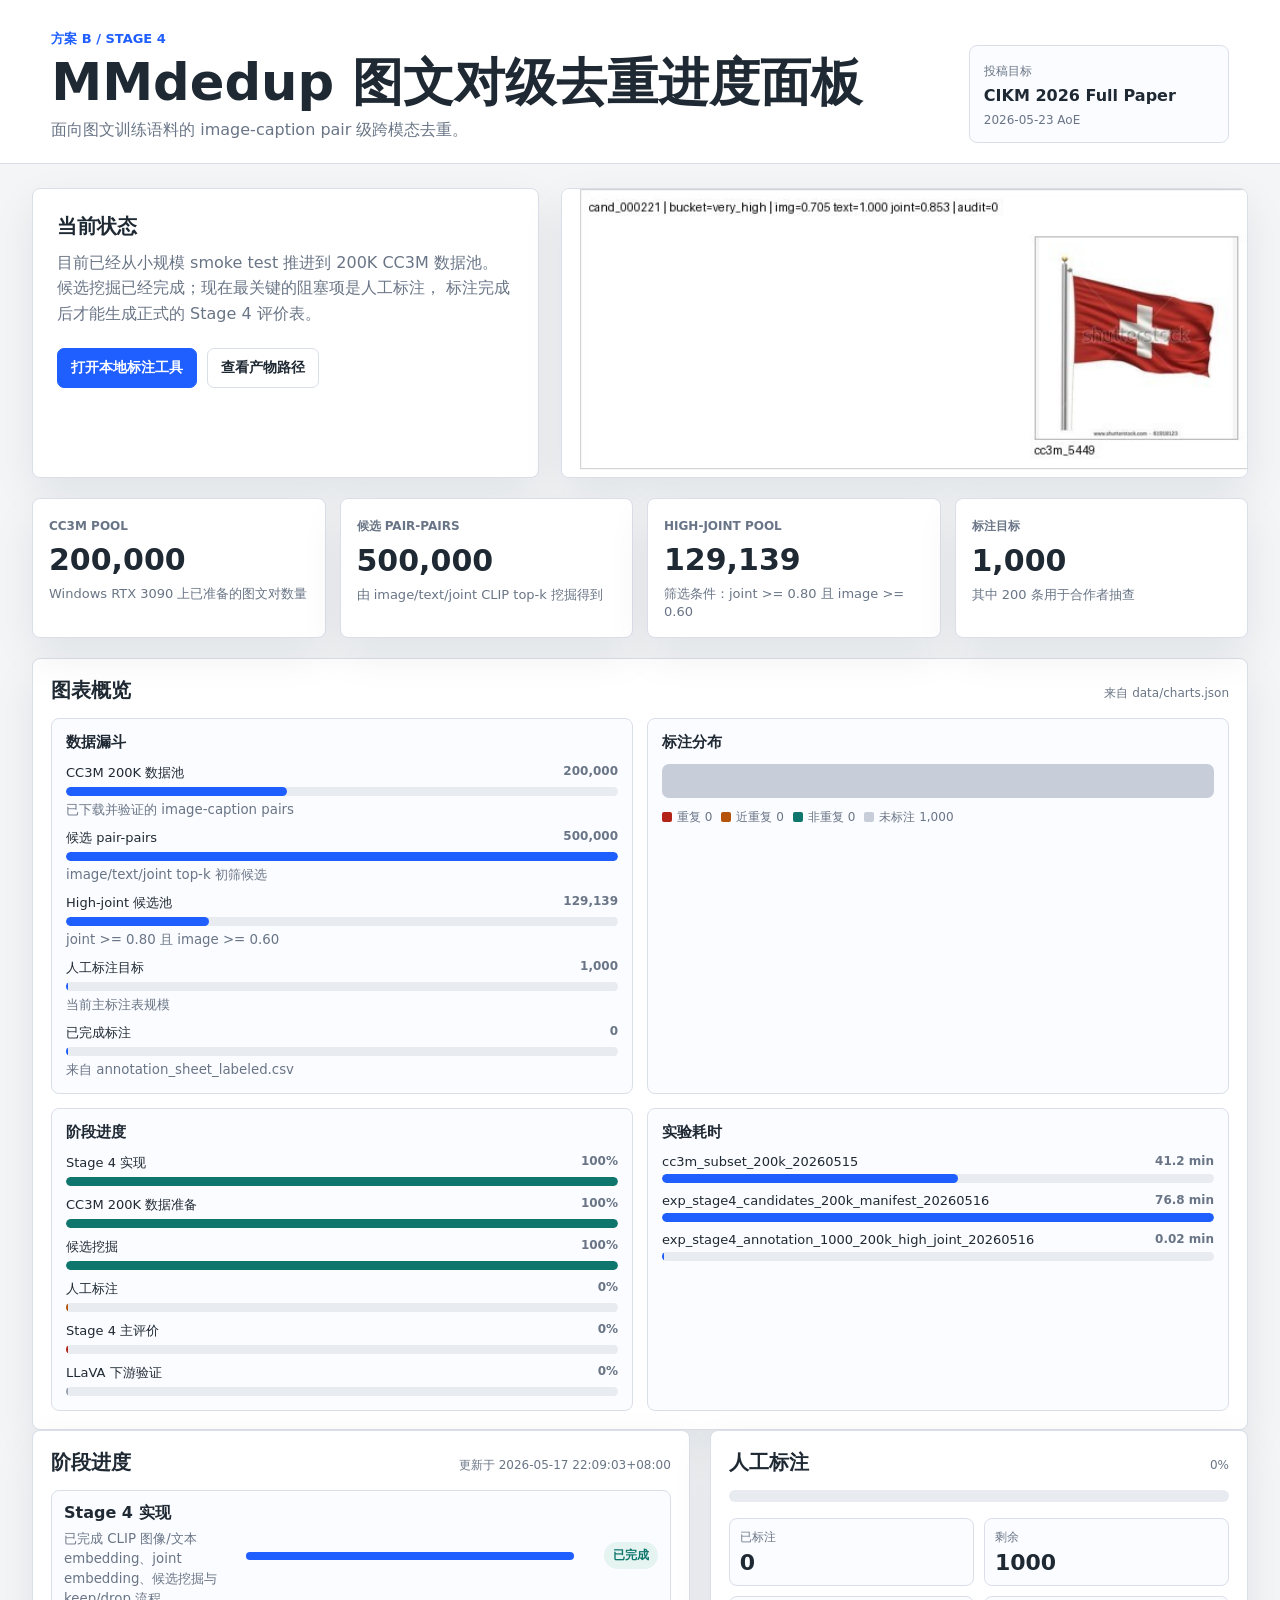
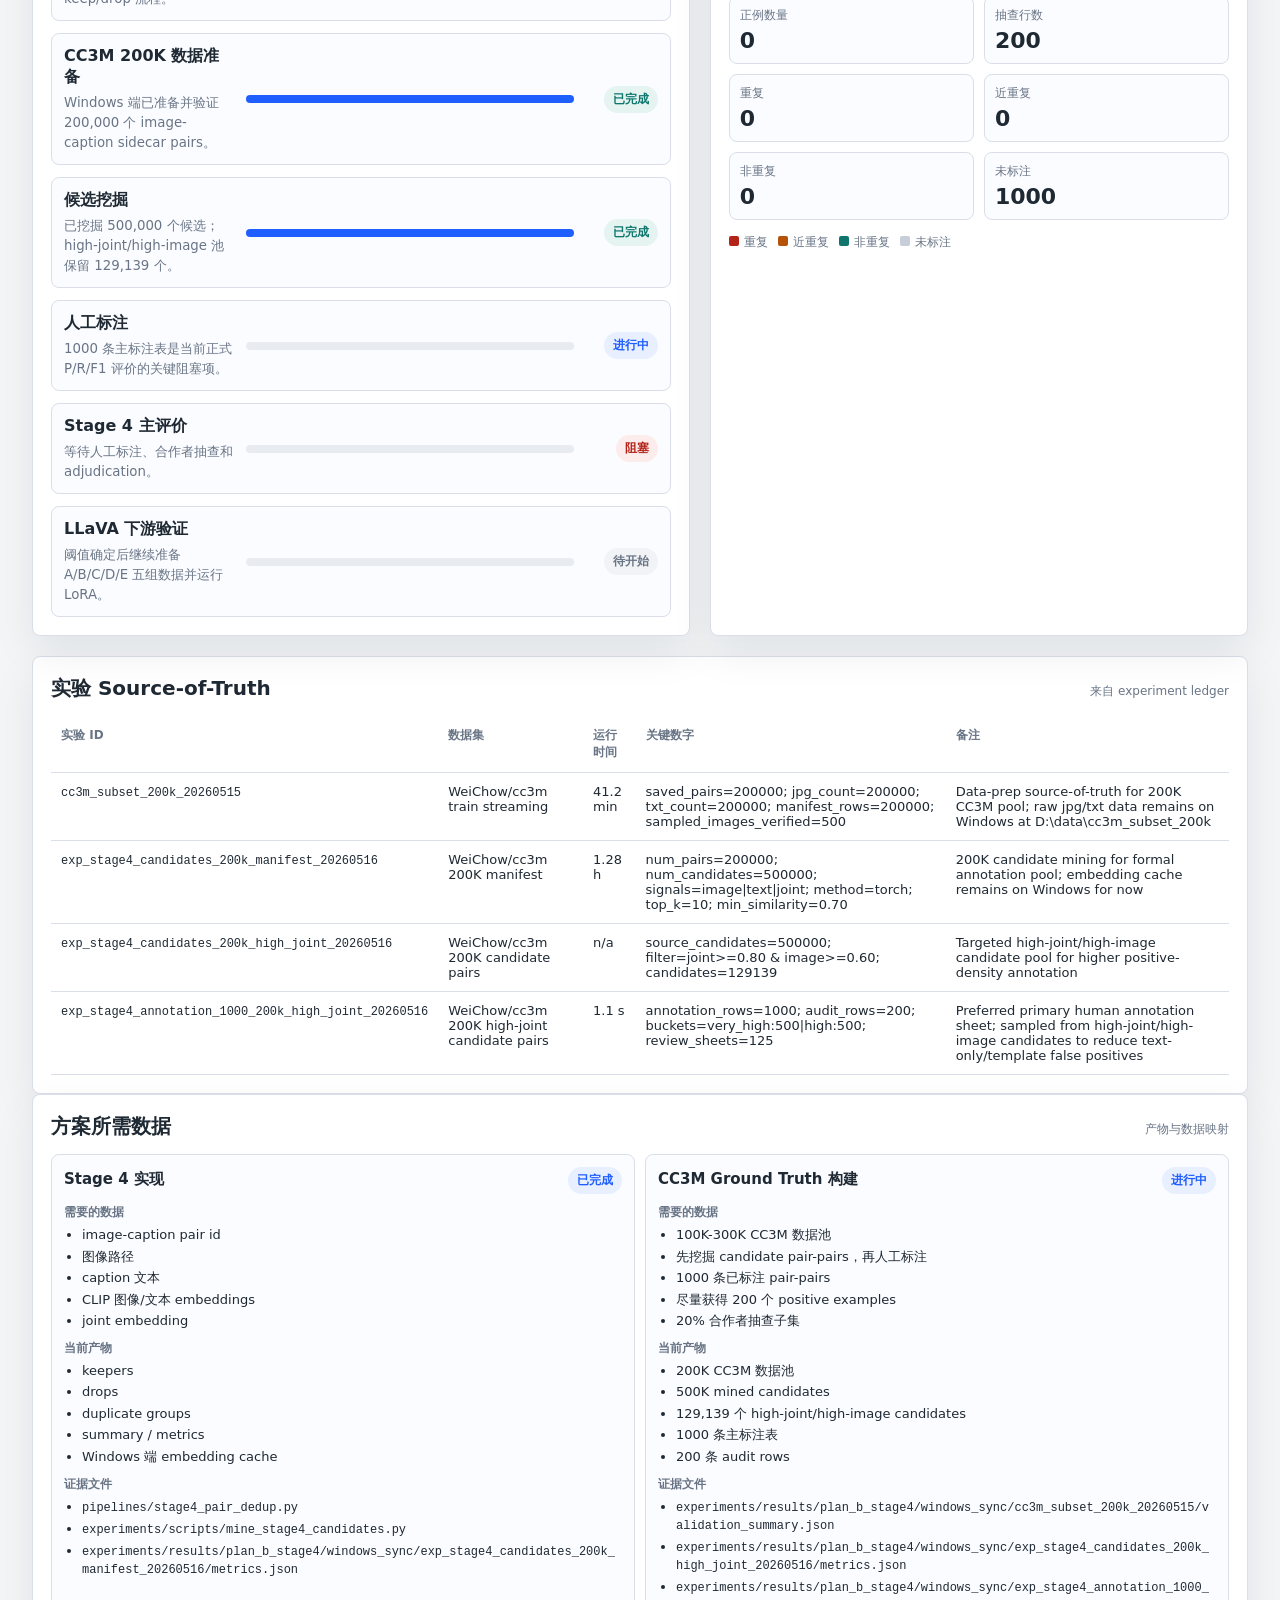
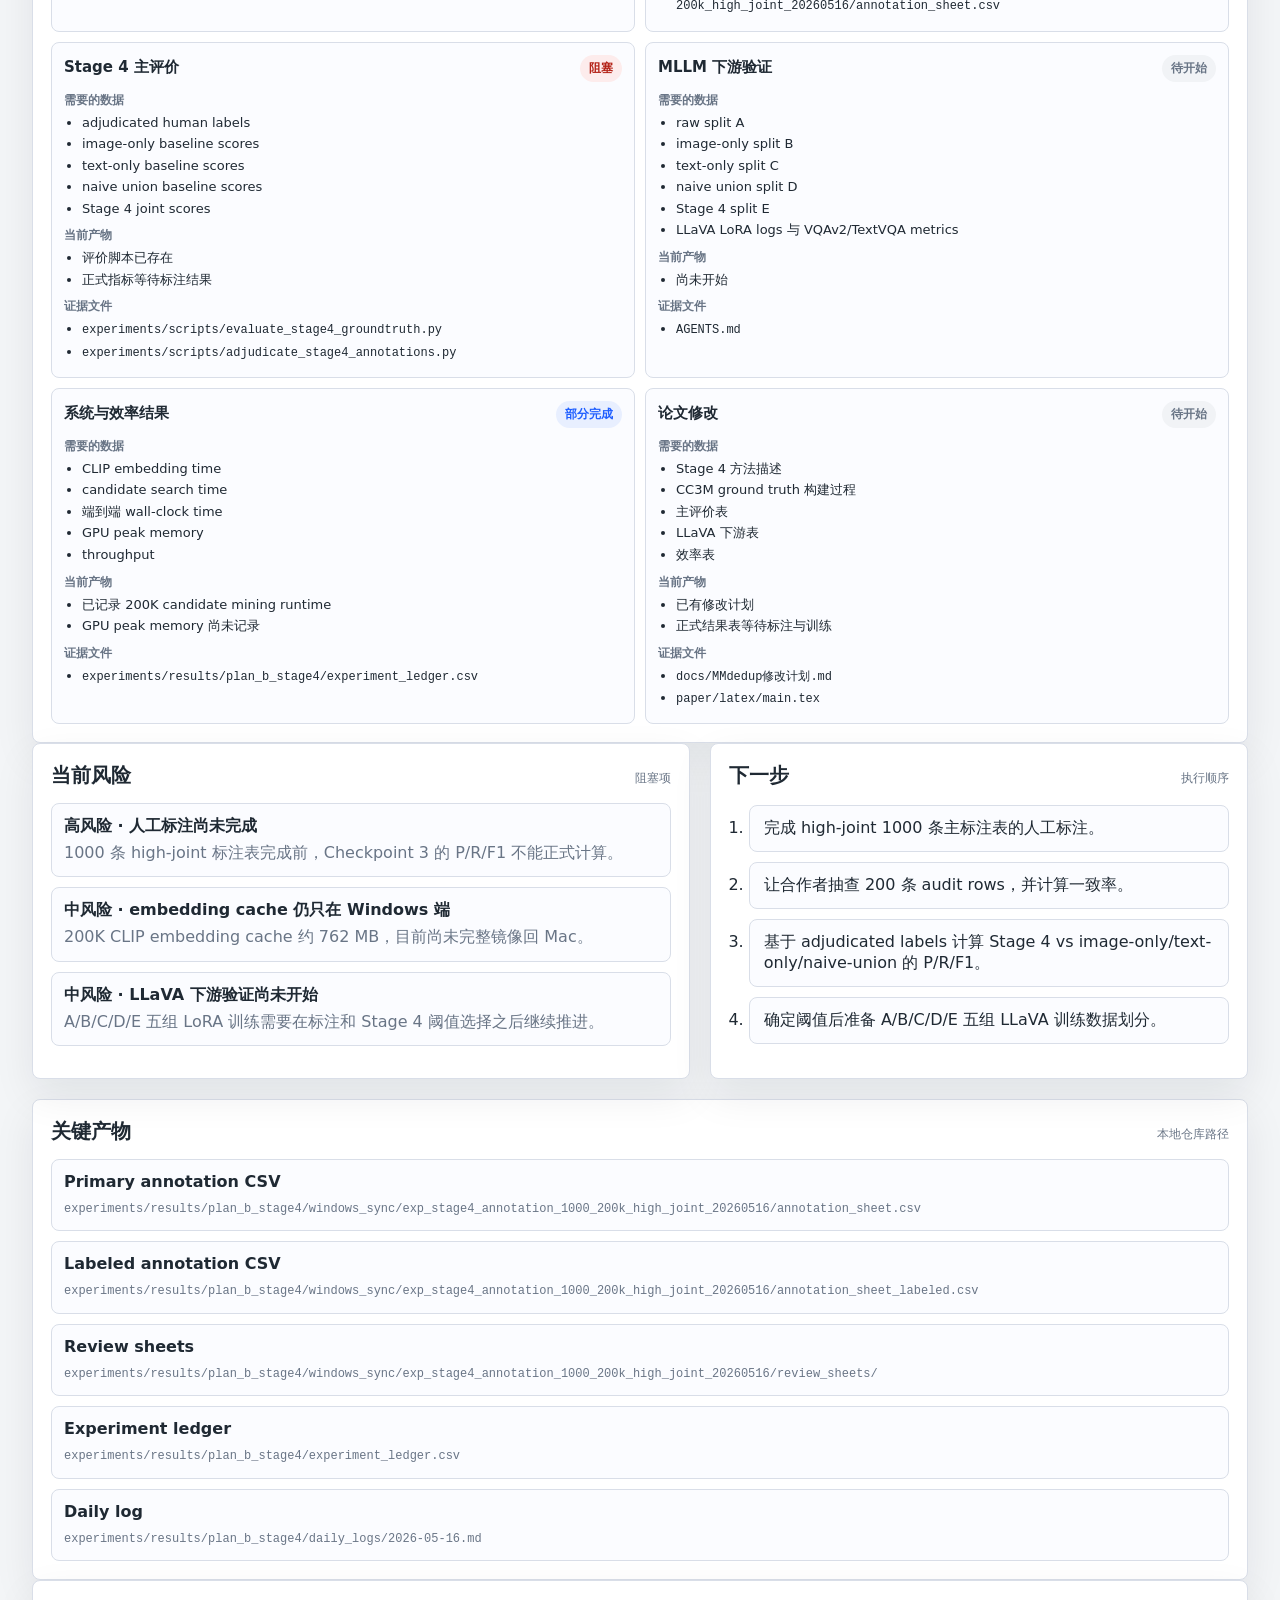
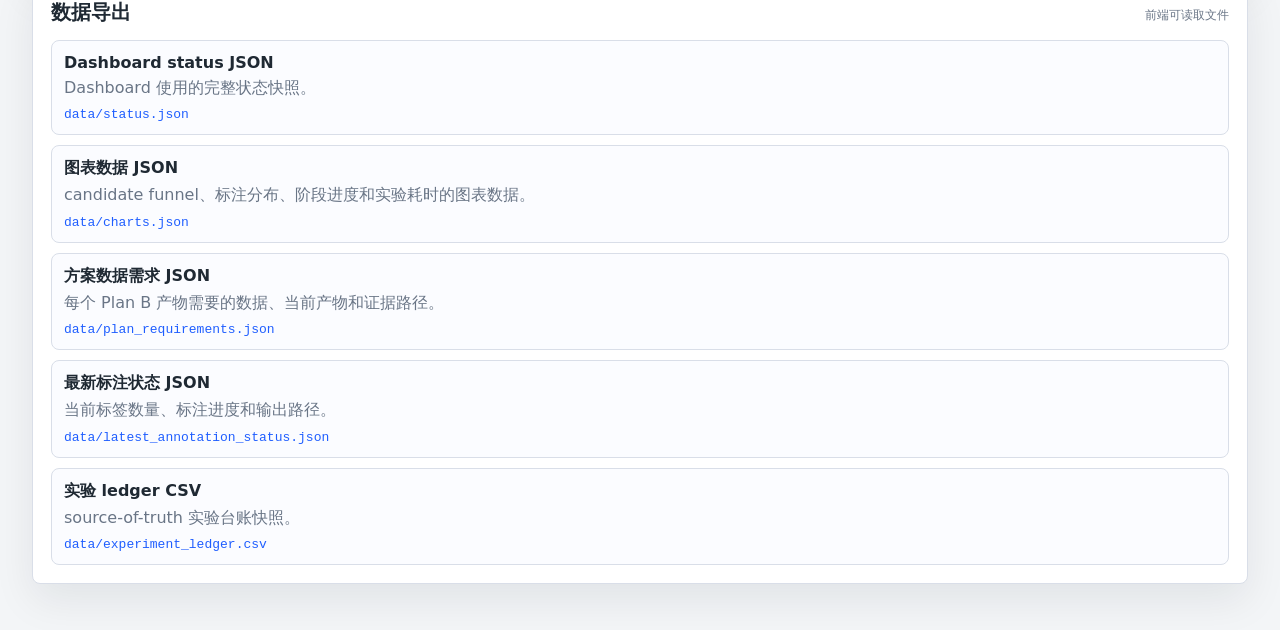
==== docs/stage4_dashboard/index.html @ 2edbf07e "Add Stage 4 dashboard" ====
<!doctype html>
<html lang="zh-CN">
<head>
  <meta charset="utf-8">
  <meta name="viewport" content="width=device-width, initial-scale=1">
  <title>MMdedup Stage 4 进度面板</title>
  <link rel="icon" href="data:image/svg+xml,%3Csvg xmlns='http://www.w3.org/2000/svg' viewBox='0 0 32 32'%3E%3Crect width='32' height='32' rx='7' fill='%231f5eff'/%3E%3Cpath d='M8 18h16M8 12h16M8 24h10' stroke='white' stroke-width='3' stroke-linecap='round'/%3E%3C/svg%3E">
  <link rel="stylesheet" href="styles.css">
</head>
<body>
  <header class="topbar">
    <div>
      <p class="eyebrow">方案 B / Stage 4</p>
      <h1>MMdedup 图文对级去重进度面板</h1>
      <p id="claim" class="claim">正在读取项目状态...</p>
    </div>
    <div class="deadline">
      <span>投稿目标</span>
      <strong id="targetVenue">CIKM 2026 Full Paper</strong>
      <small id="targetDeadline">2026-05-23 AoE</small>
    </div>
  </header>

  <main>
    <section class="hero">
      <div class="hero-copy">
        <h2>当前状态</h2>
        <p>
          目前已经从小规模 smoke test 推进到 200K CC3M 数据池。
          候选挖掘已经完成；现在最关键的阻塞项是人工标注，
          标注完成后才能生成正式的 Stage 4 评价表。
        </p>
        <div class="actions">
          <a href="http://127.0.0.1:8765" class="button primary">打开本地标注工具</a>
          <a href="#artifacts" class="button">查看产物路径</a>
        </div>
      </div>
      <figure>
        <img src="assets/review_sample.jpg" alt="Stage 4 标注样例行，包含两个图文对">
        <figcaption>high-joint 1000 条标注集中的一个样例行。</figcaption>
      </figure>
    </section>

    <section class="cards" id="summaryCards"></section>

    <section class="panel">
      <div class="panel-head">
        <h2>图表概览</h2>
        <span>来自 data/charts.json</span>
      </div>
      <div class="chart-grid">
        <article class="chart-card">
          <h3>数据漏斗</h3>
          <div id="candidateFunnelChart" class="bar-chart"></div>
        </article>
        <article class="chart-card">
          <h3>标注分布</h3>
          <div id="annotationDistributionChart" class="stacked-chart"></div>
          <div id="annotationDistributionLegend" class="chart-legend"></div>
        </article>
        <article class="chart-card">
          <h3>阶段进度</h3>
          <div id="phaseProgressChart" class="bar-chart"></div>
        </article>
        <article class="chart-card">
          <h3>实验耗时</h3>
          <div id="runtimeChart" class="bar-chart compact"></div>
        </article>
      </div>
    </section>

    <section class="grid two">
      <article class="panel">
        <div class="panel-head">
          <h2>阶段进度</h2>
          <span id="updatedAt"></span>
        </div>
        <div id="phaseList" class="phase-list"></div>
      </article>

      <article class="panel">
        <div class="panel-head">
          <h2>人工标注</h2>
          <span id="annotationPercent">0%</span>
        </div>
        <div class="annotation-meter">
          <div id="annotationBar"></div>
        </div>
        <div id="annotationStats" class="annotation-stats"></div>
        <div class="legend">
          <span><b class="dup"></b>重复</span>
          <span><b class="near"></b>近重复</span>
          <span><b class="not"></b>非重复</span>
          <span><b class="empty"></b>未标注</span>
        </div>
      </article>
    </section>

    <section class="panel">
      <div class="panel-head">
        <h2>实验 Source-of-Truth</h2>
        <span>来自 experiment ledger</span>
      </div>
      <div class="table-wrap">
        <table>
          <thead>
            <tr>
              <th>实验 ID</th>
              <th>数据集</th>
              <th>运行时间</th>
              <th>关键数字</th>
              <th>备注</th>
            </tr>
          </thead>
          <tbody id="experimentRows"></tbody>
        </table>
      </div>
    </section>

    <section class="panel">
      <div class="panel-head">
        <h2>方案所需数据</h2>
        <span>产物与数据映射</span>
      </div>
      <div id="requirementsList" class="requirements-list"></div>
    </section>

    <section class="grid two">
      <article class="panel">
        <div class="panel-head">
          <h2>当前风险</h2>
          <span>阻塞项</span>
        </div>
        <div id="riskList" class="list"></div>
      </article>

      <article class="panel">
        <div class="panel-head">
          <h2>下一步</h2>
          <span>执行顺序</span>
        </div>
        <ol id="nextSteps" class="steps"></ol>
      </article>
    </section>

    <section id="artifacts" class="panel">
      <div class="panel-head">
        <h2>关键产物</h2>
        <span>本地仓库路径</span>
      </div>
      <div id="artifactList" class="artifact-list"></div>
    </section>

    <section class="panel">
      <div class="panel-head">
        <h2>数据导出</h2>
        <span>前端可读取文件</span>
      </div>
      <div id="exportList" class="export-list"></div>
    </section>
  </main>

  <script src="app.js"></script>
</body>
</html>
---- docs/stage4_dashboard/styles.css ----
:root {
  color-scheme: light;
  --bg: #f3f5f7;
  --panel: #ffffff;
  --ink: #1f2933;
  --muted: #697586;
  --line: #d9dee8;
  --accent: #1f5eff;
  --accent-soft: #e8efff;
  --green: #0f766e;
  --orange: #b45309;
  --red: #b42318;
  --shadow: 0 16px 42px rgba(15, 23, 42, 0.08);
}

* {
  box-sizing: border-box;
}

body {
  margin: 0;
  font-family: Inter, ui-sans-serif, system-ui, -apple-system, BlinkMacSystemFont, "Segoe UI", sans-serif;
  background: var(--bg);
  color: var(--ink);
  letter-spacing: 0;
}

a {
  color: inherit;
}

.topbar {
  display: grid;
  grid-template-columns: minmax(0, 1fr) 260px;
  gap: 24px;
  align-items: end;
  padding: 30px clamp(18px, 4vw, 52px) 20px;
  border-bottom: 1px solid var(--line);
  background: #fff;
}

.eyebrow {
  margin: 0 0 8px;
  color: var(--accent);
  font-size: 13px;
  font-weight: 800;
  text-transform: uppercase;
}

h1,
h2,
p {
  margin-top: 0;
}

h1 {
  margin-bottom: 10px;
  font-size: clamp(28px, 4vw, 52px);
  line-height: 1.02;
}

h2 {
  margin-bottom: 10px;
  font-size: 20px;
}

.claim {
  max-width: 860px;
  margin-bottom: 0;
  color: var(--muted);
  font-size: 16px;
  line-height: 1.55;
}

.deadline {
  border: 1px solid var(--line);
  border-radius: 8px;
  padding: 14px;
  background: #fbfcff;
}

.deadline span,
.deadline small,
.panel-head span {
  color: var(--muted);
  font-size: 12px;
}

.deadline strong {
  display: block;
  margin: 6px 0 4px;
}

main {
  max-width: 1420px;
  margin: 0 auto;
  padding: 24px clamp(14px, 3vw, 32px) 52px;
}

.hero {
  display: grid;
  grid-template-columns: minmax(300px, 0.85fr) minmax(420px, 1.15fr);
  gap: 22px;
  align-items: stretch;
  margin-bottom: 20px;
}

.hero-copy,
.panel,
.card {
  background: var(--panel);
  border: 1px solid var(--line);
  border-radius: 8px;
  box-shadow: var(--shadow);
}

.hero-copy {
  padding: 24px;
}

.hero-copy p {
  color: var(--muted);
  line-height: 1.58;
}

.actions {
  display: flex;
  flex-wrap: wrap;
  gap: 10px;
  margin-top: 22px;
}

.button {
  display: inline-flex;
  align-items: center;
  min-height: 40px;
  border: 1px solid var(--line);
  border-radius: 7px;
  padding: 9px 13px;
  text-decoration: none;
  font-weight: 700;
  font-size: 14px;
  background: #fff;
}

.button.primary {
  background: var(--accent);
  color: #fff;
  border-color: var(--accent);
}

figure {
  margin: 0;
  overflow: hidden;
  border-radius: 8px;
  border: 1px solid var(--line);
  background: #fff;
  box-shadow: var(--shadow);
}

figure img {
  width: 100%;
  height: 100%;
  min-height: 250px;
  display: block;
  object-fit: cover;
  object-position: left top;
}

figcaption {
  padding: 10px 12px;
  color: var(--muted);
  font-size: 12px;
  border-top: 1px solid var(--line);
}

.cards {
  display: grid;
  grid-template-columns: repeat(4, minmax(0, 1fr));
  gap: 14px;
  margin-bottom: 20px;
}

.card {
  padding: 16px;
}

.card span {
  color: var(--muted);
  font-size: 12px;
  text-transform: uppercase;
  font-weight: 800;
}

.card strong {
  display: block;
  margin: 8px 0;
  font-size: 30px;
}

.card p {
  color: var(--muted);
  font-size: 13px;
  line-height: 1.4;
  margin: 0;
}

.grid.two {
  display: grid;
  grid-template-columns: 1.1fr 0.9fr;
  gap: 20px;
  margin-bottom: 20px;
}

.panel {
  padding: 18px;
}

.panel-head {
  display: flex;
  align-items: baseline;
  justify-content: space-between;
  gap: 16px;
  margin-bottom: 14px;
}

.panel-head h2 {
  margin: 0;
}

.phase-list {
  display: grid;
  gap: 12px;
}

.phase {
  display: grid;
  grid-template-columns: 170px 1fr 72px;
  gap: 12px;
  align-items: center;
  padding: 12px;
  border: 1px solid var(--line);
  border-radius: 8px;
  background: #fbfcff;
}

.phase strong {
  display: block;
  margin-bottom: 4px;
}

.phase small {
  color: var(--muted);
  line-height: 1.35;
}

.bar {
  height: 8px;
  overflow: hidden;
  border-radius: 999px;
  background: #e8ebf0;
}

.bar > div {
  height: 100%;
  background: var(--accent);
}

.pill {
  justify-self: end;
  border-radius: 999px;
  padding: 5px 9px;
  font-size: 12px;
  font-weight: 800;
  background: var(--accent-soft);
  color: var(--accent);
}

.pill.done {
  background: #e6f4f1;
  color: var(--green);
}

.pill.blocked {
  background: #fdecec;
  color: var(--red);
}

.pill.pending {
  background: #f1f3f6;
  color: var(--muted);
}

.annotation-meter {
  height: 12px;
  overflow: hidden;
  border-radius: 999px;
  background: #e8ebf0;
  margin: 6px 0 16px;
}

.annotation-meter div {
  height: 100%;
  background: var(--accent);
}

.annotation-stats {
  display: grid;
  grid-template-columns: repeat(2, minmax(0, 1fr));
  gap: 10px;
}

.stat {
  border: 1px solid var(--line);
  border-radius: 8px;
  padding: 10px;
  background: #fbfcff;
}

.stat span {
  display: block;
  color: var(--muted);
  font-size: 12px;
}

.stat strong {
  display: block;
  margin-top: 4px;
  font-size: 22px;
}

.legend {
  display: flex;
  flex-wrap: wrap;
  gap: 10px;
  margin-top: 14px;
  color: var(--muted);
  font-size: 12px;
}

.legend b {
  display: inline-block;
  width: 10px;
  height: 10px;
  border-radius: 2px;
  margin-right: 5px;
}

.dup { background: var(--red); }
.near { background: var(--orange); }
.not { background: var(--green); }
.empty { background: #c7ceda; }

.chart-grid {
  display: grid;
  grid-template-columns: repeat(2, minmax(0, 1fr));
  gap: 14px;
}

.chart-card {
  border: 1px solid var(--line);
  border-radius: 8px;
  padding: 14px;
  background: #fbfcff;
}

.chart-card h3 {
  margin: 0 0 12px;
  font-size: 15px;
}

.bar-chart {
  display: grid;
  gap: 10px;
}

.bar-chart.compact .chart-row small {
  display: none;
}

.chart-row {
  display: grid;
  gap: 5px;
}

.chart-row-top {
  display: flex;
  justify-content: space-between;
  gap: 12px;
  font-size: 13px;
}

.chart-row-top span {
  color: var(--ink);
}

.chart-row-top strong {
  color: var(--muted);
  font-size: 12px;
  white-space: nowrap;
}

.chart-row small {
  color: var(--muted);
  line-height: 1.35;
}

.chart-track {
  height: 9px;
  overflow: hidden;
  border-radius: 999px;
  background: #e8ebf0;
}

.chart-fill {
  height: 100%;
  border-radius: inherit;
  background: var(--accent);
  min-width: 2px;
}

.chart-fill.done,
.chart-fill.complete {
  background: var(--green);
}

.chart-fill.active,
.chart-fill.partial {
  background: var(--orange);
}

.chart-fill.blocked {
  background: var(--red);
}

.chart-fill.pending {
  background: #9aa4b2;
}

.stacked-chart {
  display: flex;
  overflow: hidden;
  height: 34px;
  border-radius: 7px;
  background: #e8ebf0;
}

.stack-segment {
  min-width: 0;
  height: 100%;
}

.stack-segment.duplicate,
.legend-item .duplicate {
  background: var(--red);
}

.stack-segment.near-duplicate,
.legend-item .near-duplicate {
  background: var(--orange);
}

.stack-segment.not-duplicate,
.legend-item .not-duplicate {
  background: var(--green);
}

.stack-segment.unlabeled,
.legend-item .unlabeled {
  background: #c7ceda;
}

.chart-legend {
  display: flex;
  flex-wrap: wrap;
  gap: 9px;
  margin-top: 11px;
  color: var(--muted);
  font-size: 12px;
}

.legend-item b {
  display: inline-block;
  width: 10px;
  height: 10px;
  border-radius: 2px;
  margin-right: 5px;
  vertical-align: -1px;
}

.table-wrap {
  overflow: auto;
}

table {
  width: 100%;
  border-collapse: collapse;
  min-width: 980px;
}

th,
td {
  padding: 11px 10px;
  border-bottom: 1px solid var(--line);
  text-align: left;
  vertical-align: top;
  font-size: 13px;
}

th {
  color: var(--muted);
  font-size: 12px;
  text-transform: uppercase;
}

td code,
.artifact code {
  font-family: ui-monospace, SFMono-Regular, Menlo, Consolas, monospace;
  font-size: 12px;
}

.list,
.steps,
.artifact-list,
.export-list,
.requirements-list {
  display: grid;
  gap: 10px;
}

.risk,
.artifact,
.export-card,
.requirement,
.steps li {
  border: 1px solid var(--line);
  border-radius: 8px;
  padding: 12px;
  background: #fbfcff;
}

.risk strong,
.artifact strong,
.export-card strong {
  display: block;
  margin-bottom: 5px;
}

.risk p,
.artifact p,
.export-card p {
  margin: 0;
  color: var(--muted);
  line-height: 1.4;
}

.export-card {
  display: block;
  text-decoration: none;
}

.export-card code {
  display: block;
  margin-top: 8px;
  color: var(--accent);
}

.requirements-list {
  grid-template-columns: repeat(2, minmax(0, 1fr));
}

.requirement-head {
  display: flex;
  justify-content: space-between;
  align-items: baseline;
  gap: 10px;
  margin-bottom: 10px;
}

.requirement-head strong {
  font-size: 15px;
}

.mini-list {
  margin-top: 10px;
}

.mini-list > span {
  display: block;
  color: var(--muted);
  font-size: 12px;
  font-weight: 800;
  text-transform: uppercase;
  margin-bottom: 5px;
}

.mini-list ul {
  margin: 0;
  padding-left: 18px;
}

.mini-list li {
  margin: 4px 0;
  color: var(--ink);
  font-size: 13px;
  line-height: 1.35;
}

.mini-list code {
  font-family: ui-monospace, SFMono-Regular, Menlo, Consolas, monospace;
  font-size: 12px;
  word-break: break-all;
}

.steps {
  padding-left: 20px;
}

.steps li {
  padding-left: 14px;
}

@media (max-width: 1050px) {
  .topbar,
  .hero,
  .grid.two,
  .chart-grid,
  .requirements-list {
    grid-template-columns: 1fr;
  }

  .cards {
    grid-template-columns: repeat(2, minmax(0, 1fr));
  }
}

@media (max-width: 640px) {
  .cards,
  .annotation-stats,
  .phase {
    grid-template-columns: 1fr;
  }

  .pill {
    justify-self: start;
  }
}
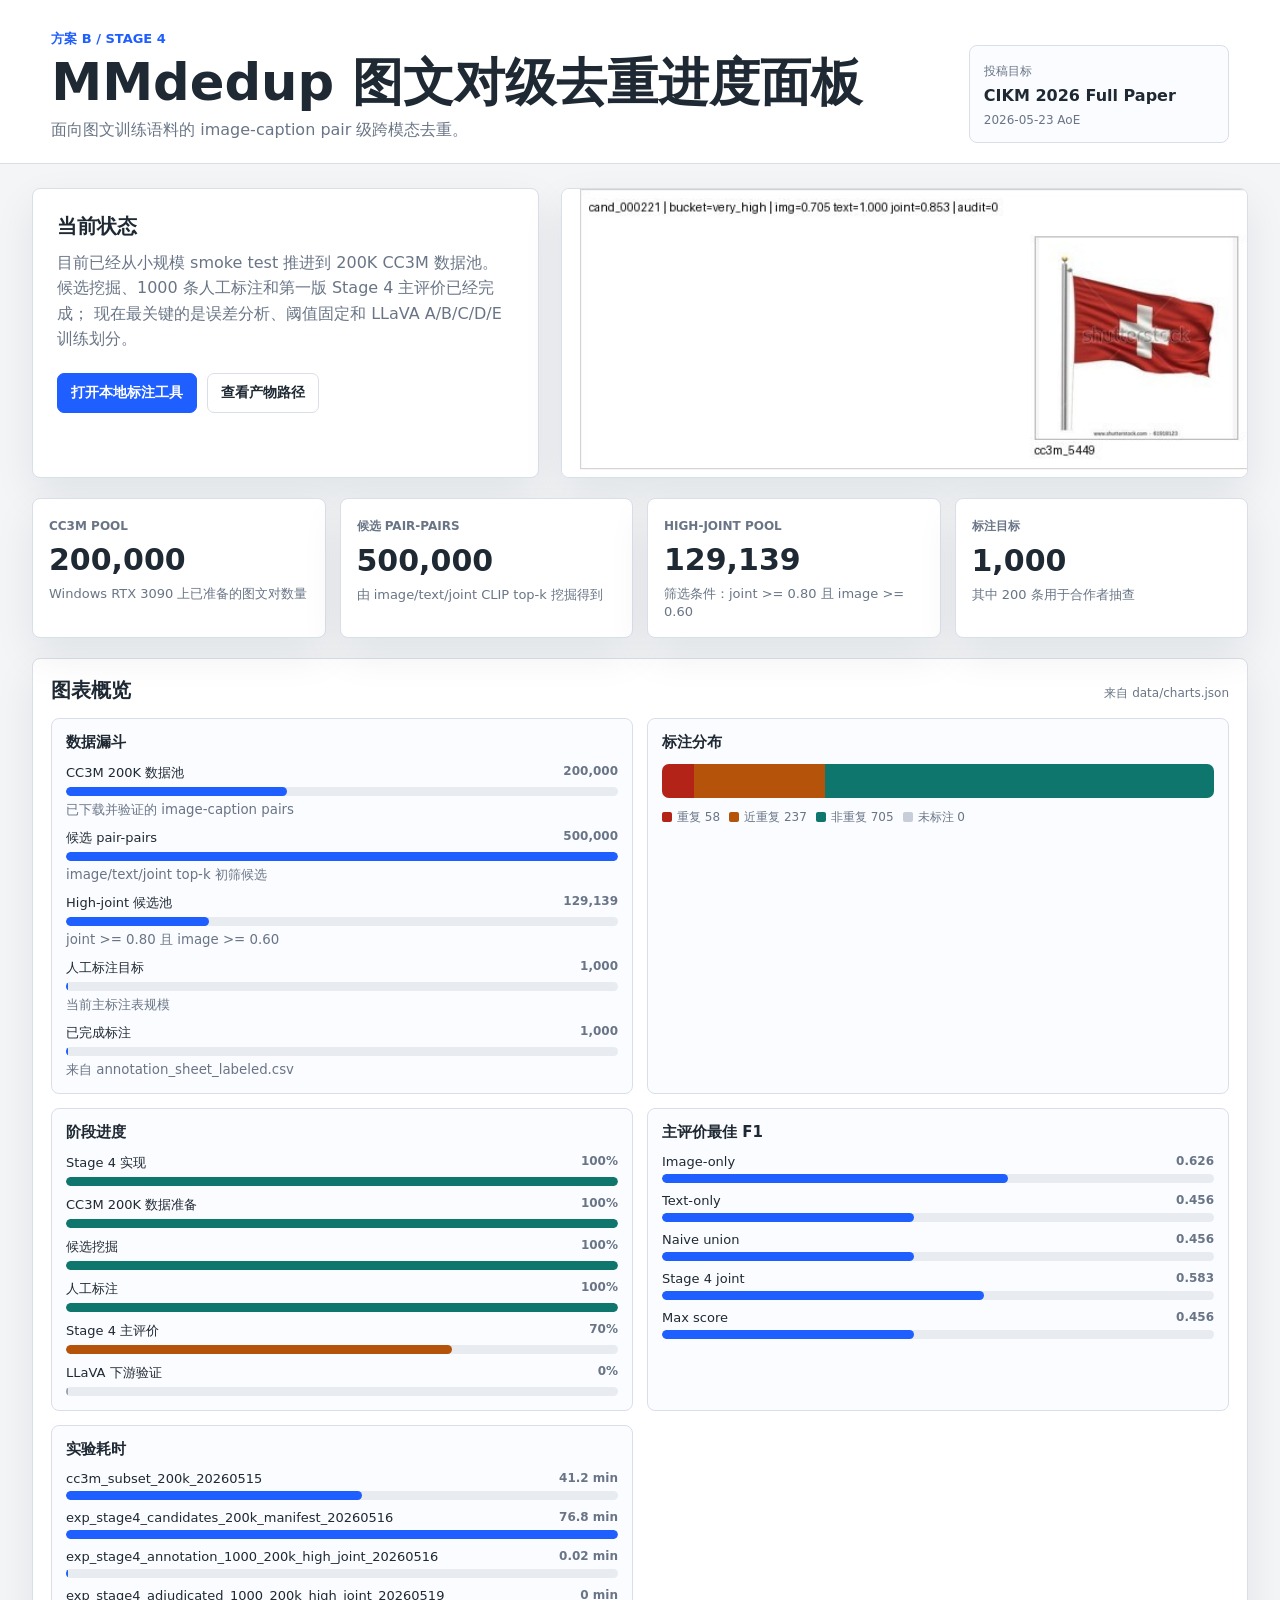
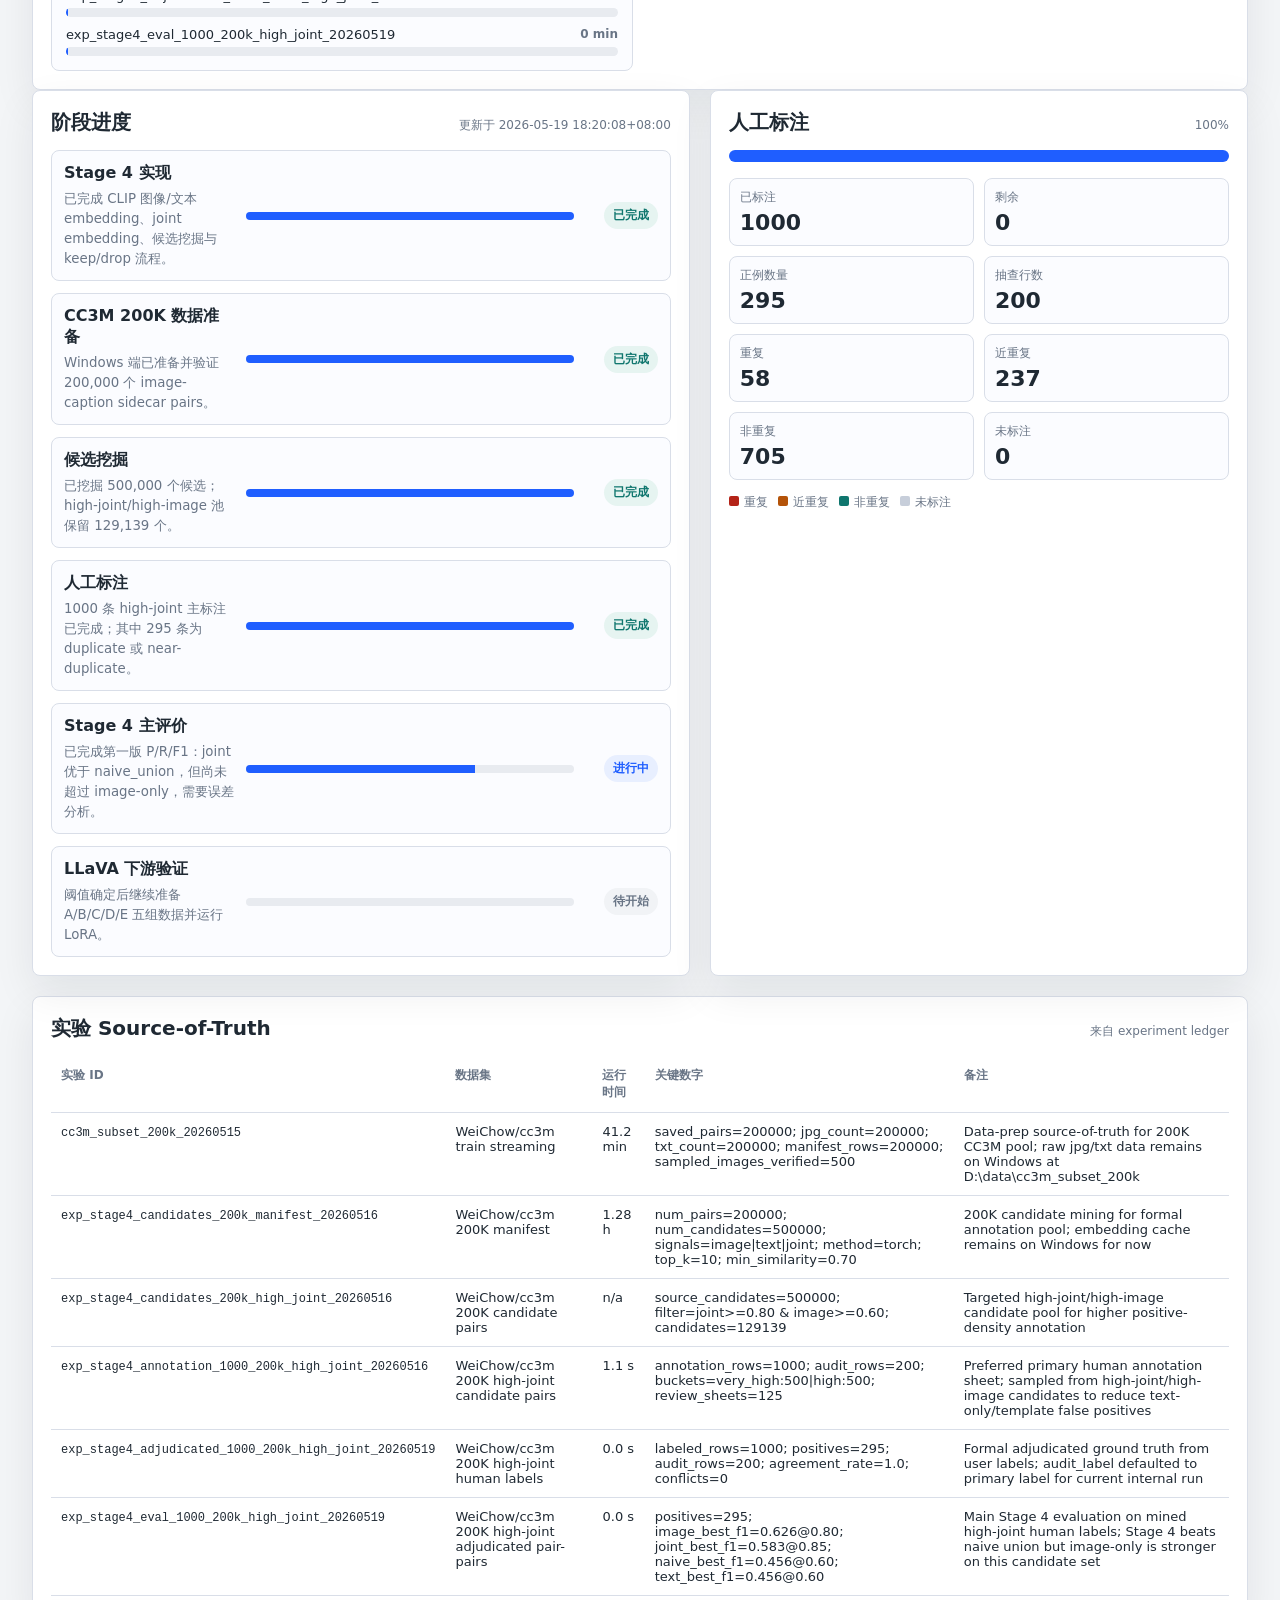
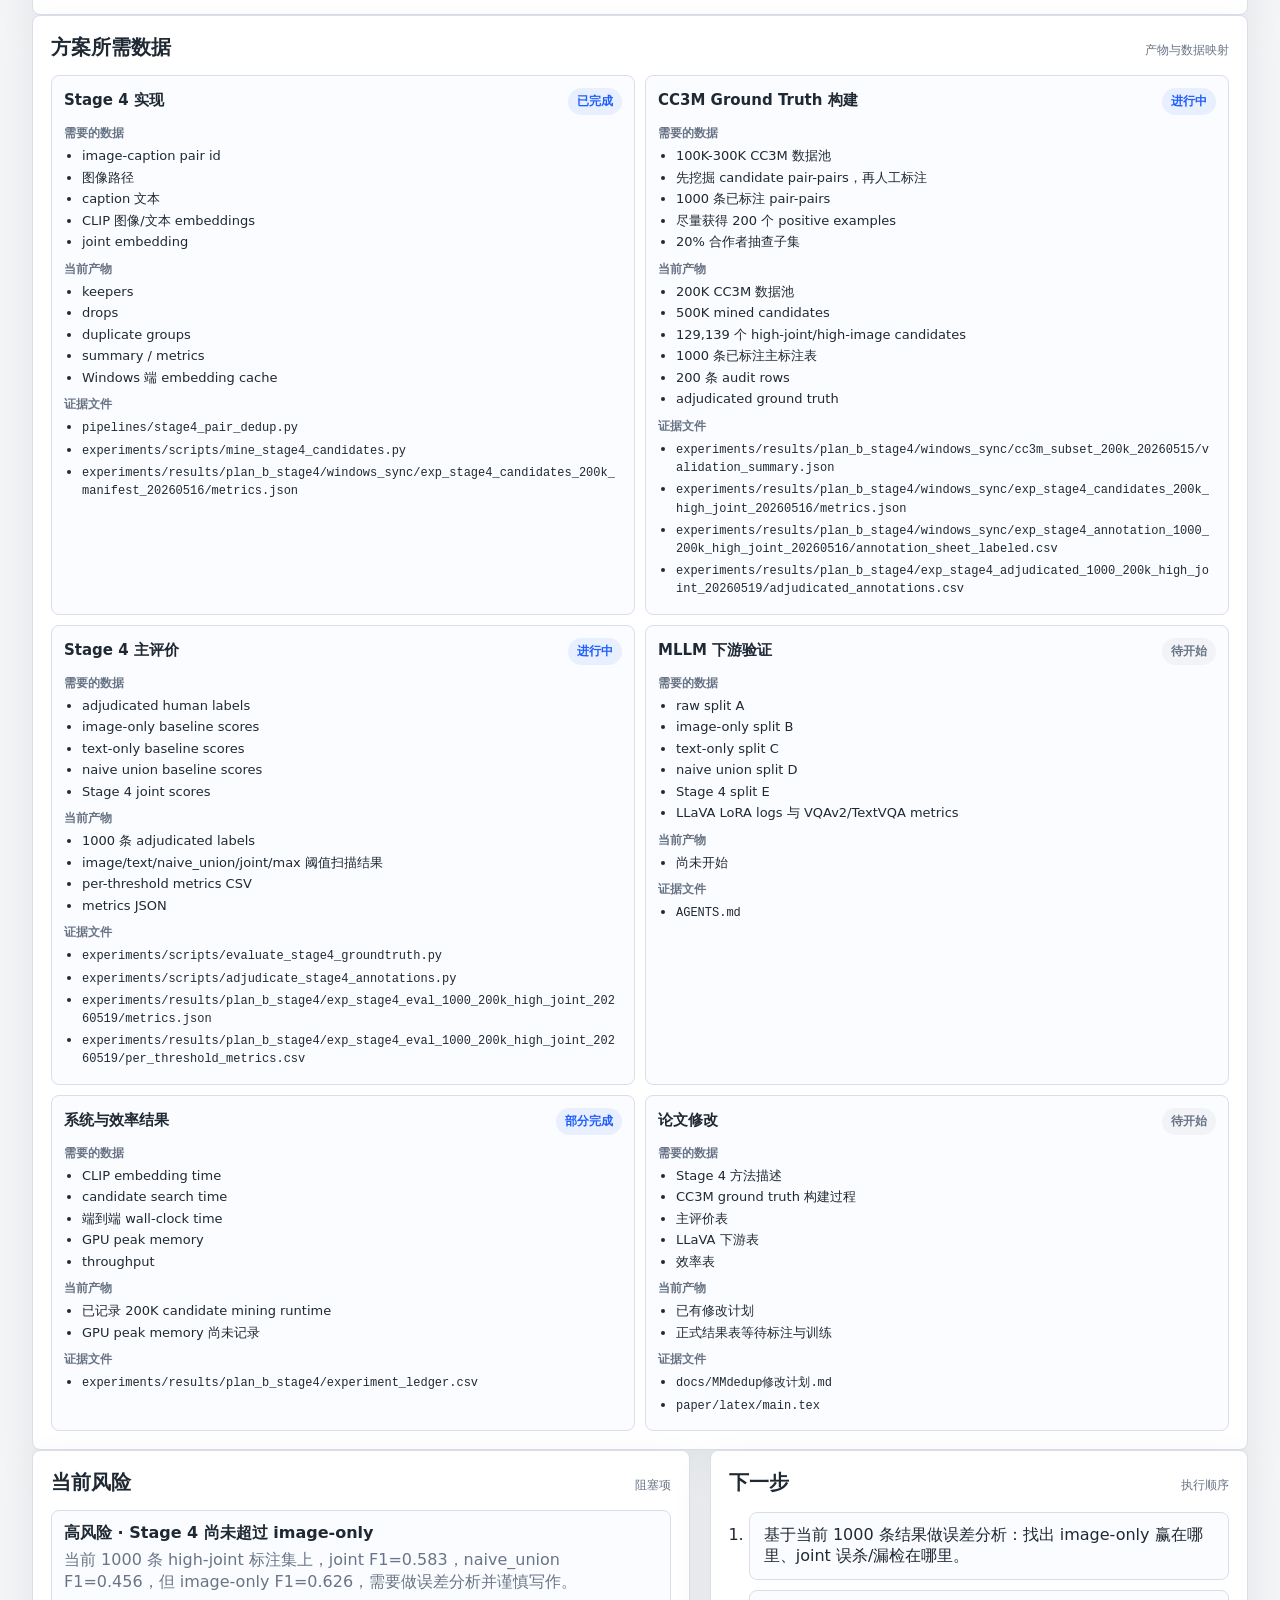
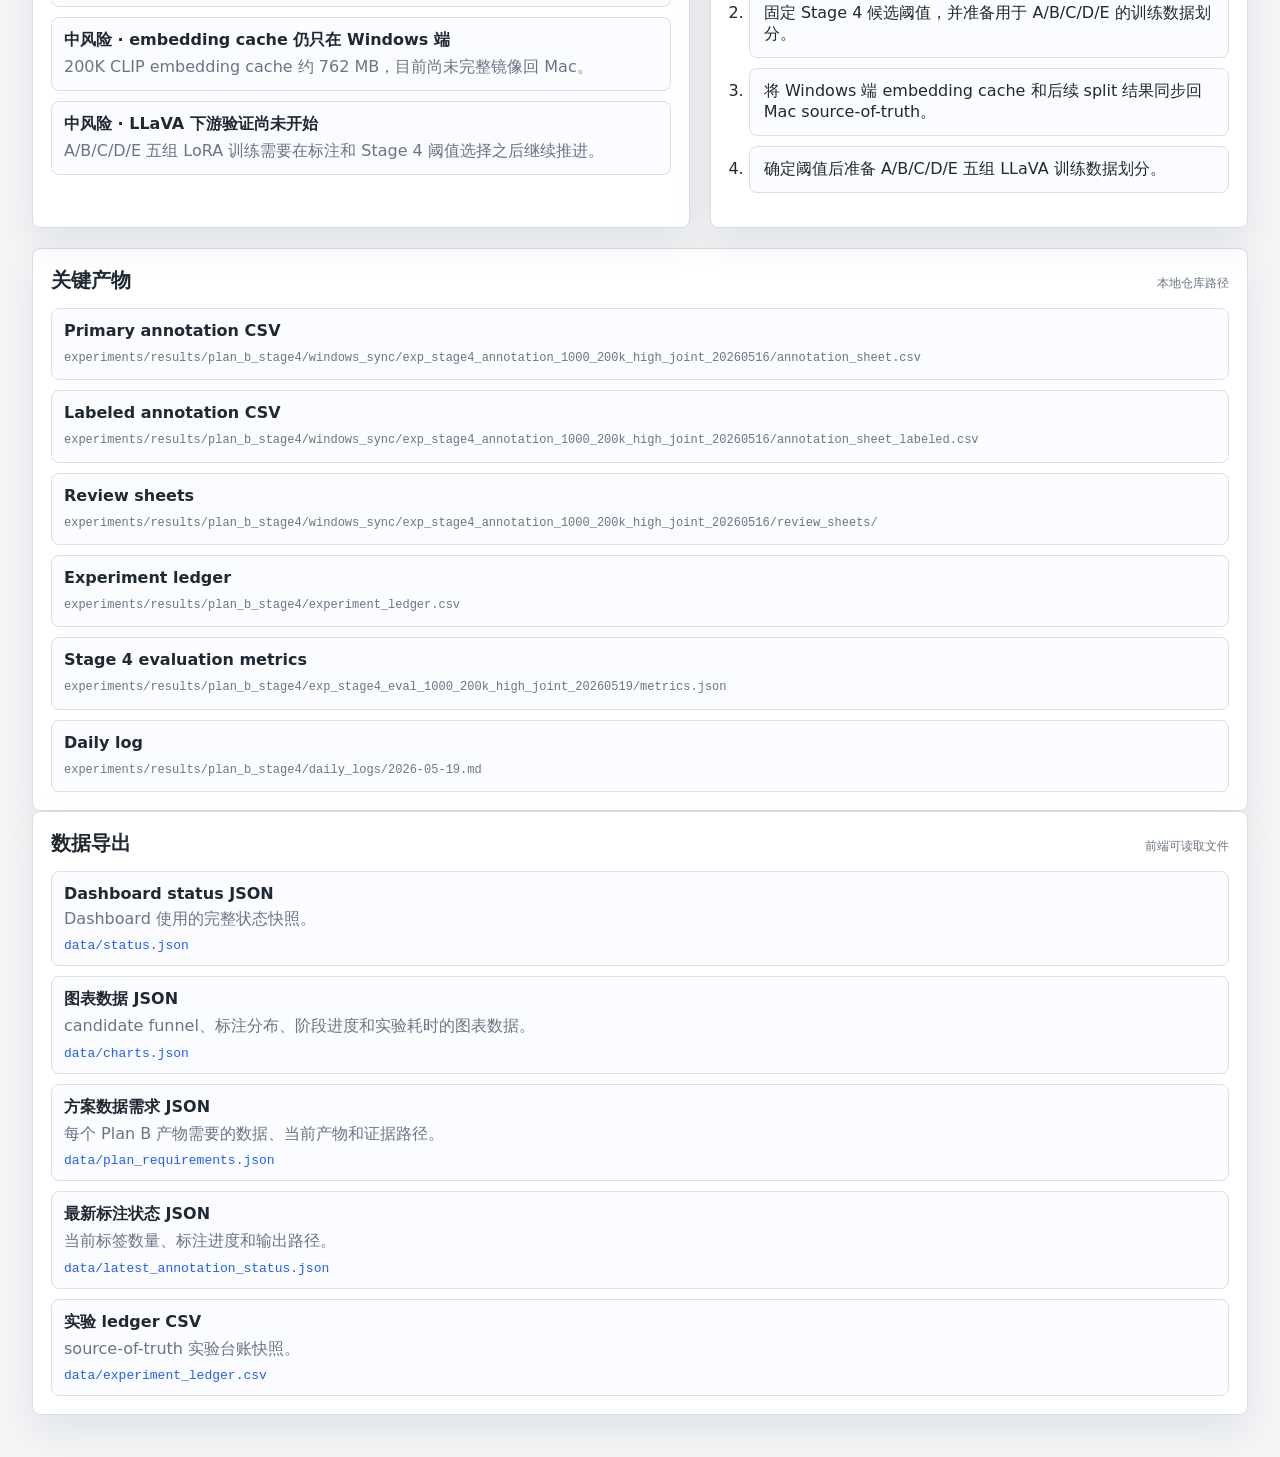
==== commit da7c4efa: "Update Stage 4 evaluation dashboard" ====
--- a/docs/stage4_dashboard/index.html
+++ b/docs/stage4_dashboard/index.html
@@ -27,8 +27,8 @@
         <h2>当前状态</h2>
         <p>
           目前已经从小规模 smoke test 推进到 200K CC3M 数据池。
-          候选挖掘已经完成；现在最关键的阻塞项是人工标注，
-          标注完成后才能生成正式的 Stage 4 评价表。
+          候选挖掘、1000 条人工标注和第一版 Stage 4 主评价已经完成；
+          现在最关键的是误差分析、阈值固定和 LLaVA A/B/C/D/E 训练划分。
         </p>
         <div class="actions">
           <a href="http://127.0.0.1:8765" class="button primary">打开本地标注工具</a>
@@ -61,6 +61,10 @@
         <article class="chart-card">
           <h3>阶段进度</h3>
           <div id="phaseProgressChart" class="bar-chart"></div>
+        </article>
+        <article class="chart-card">
+          <h3>主评价最佳 F1</h3>
+          <div id="stage4EvalChart" class="bar-chart compact"></div>
         </article>
         <article class="chart-card">
           <h3>实验耗时</h3>
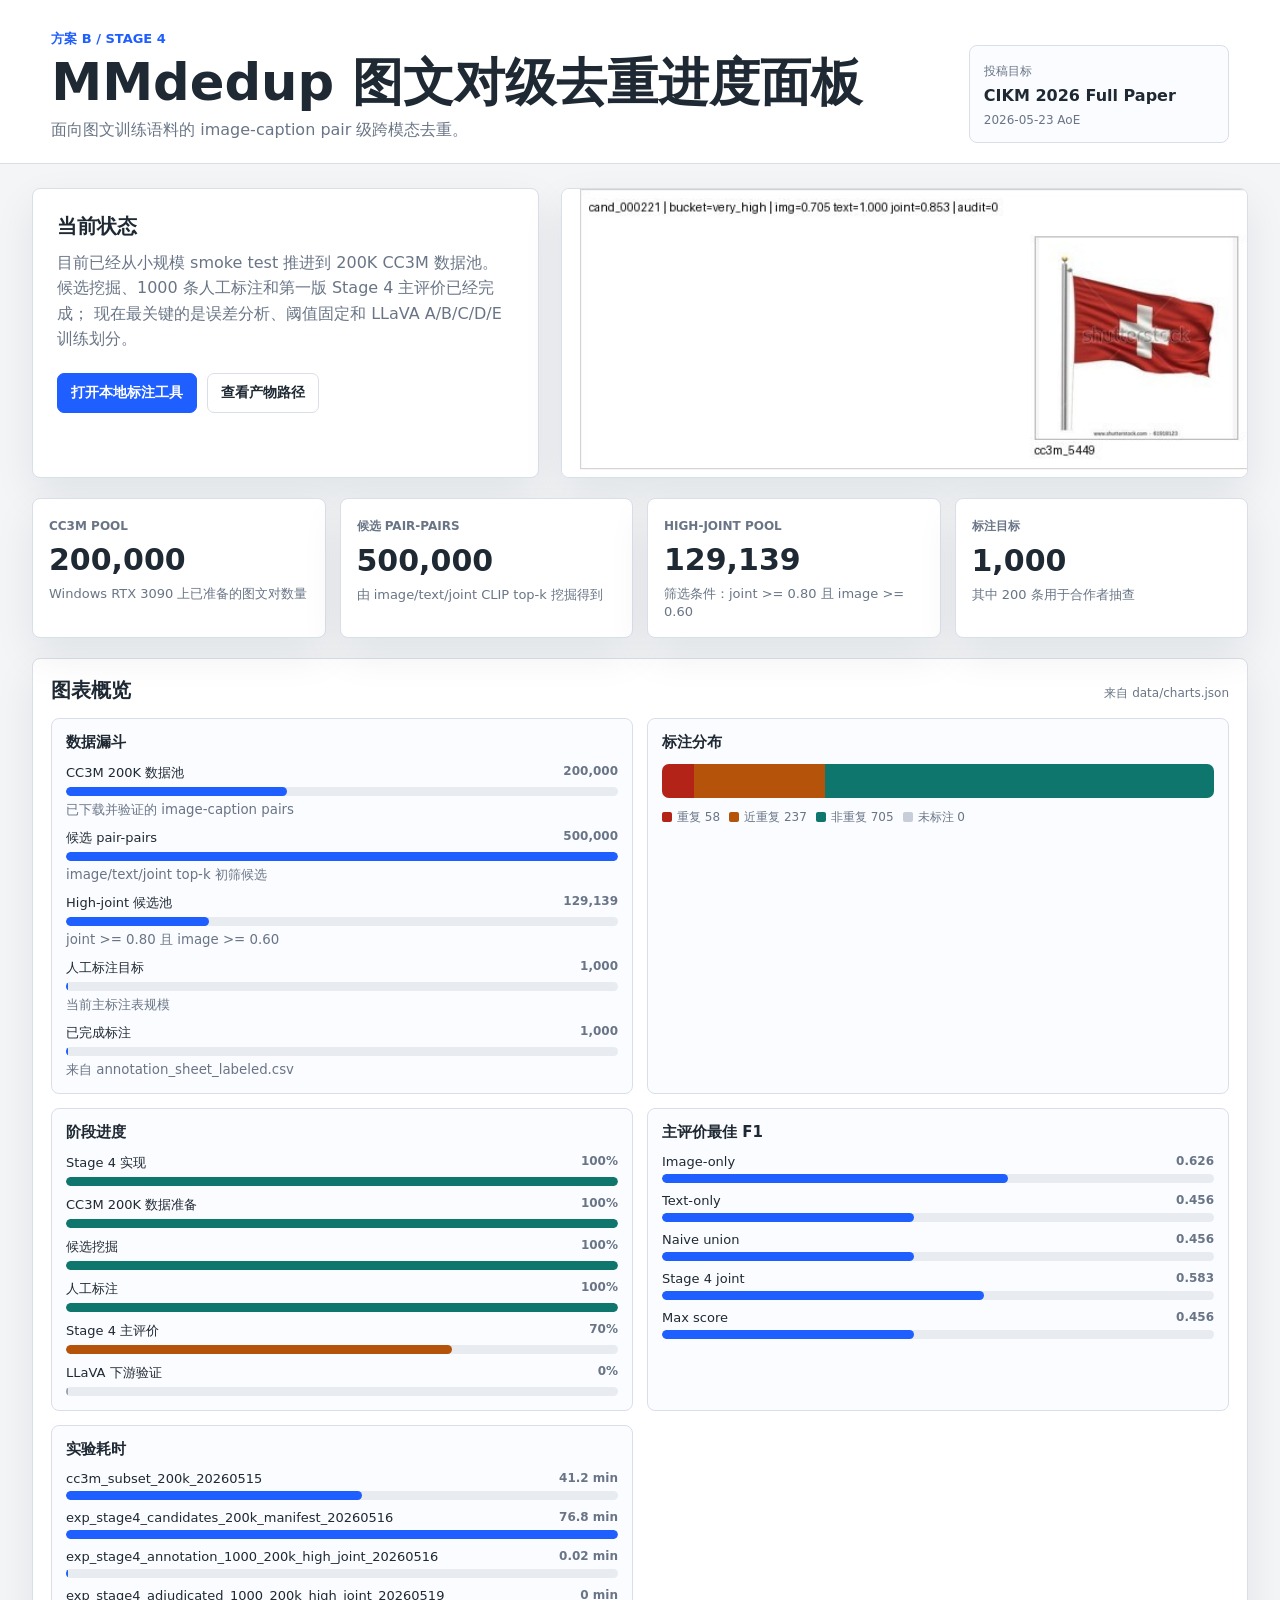
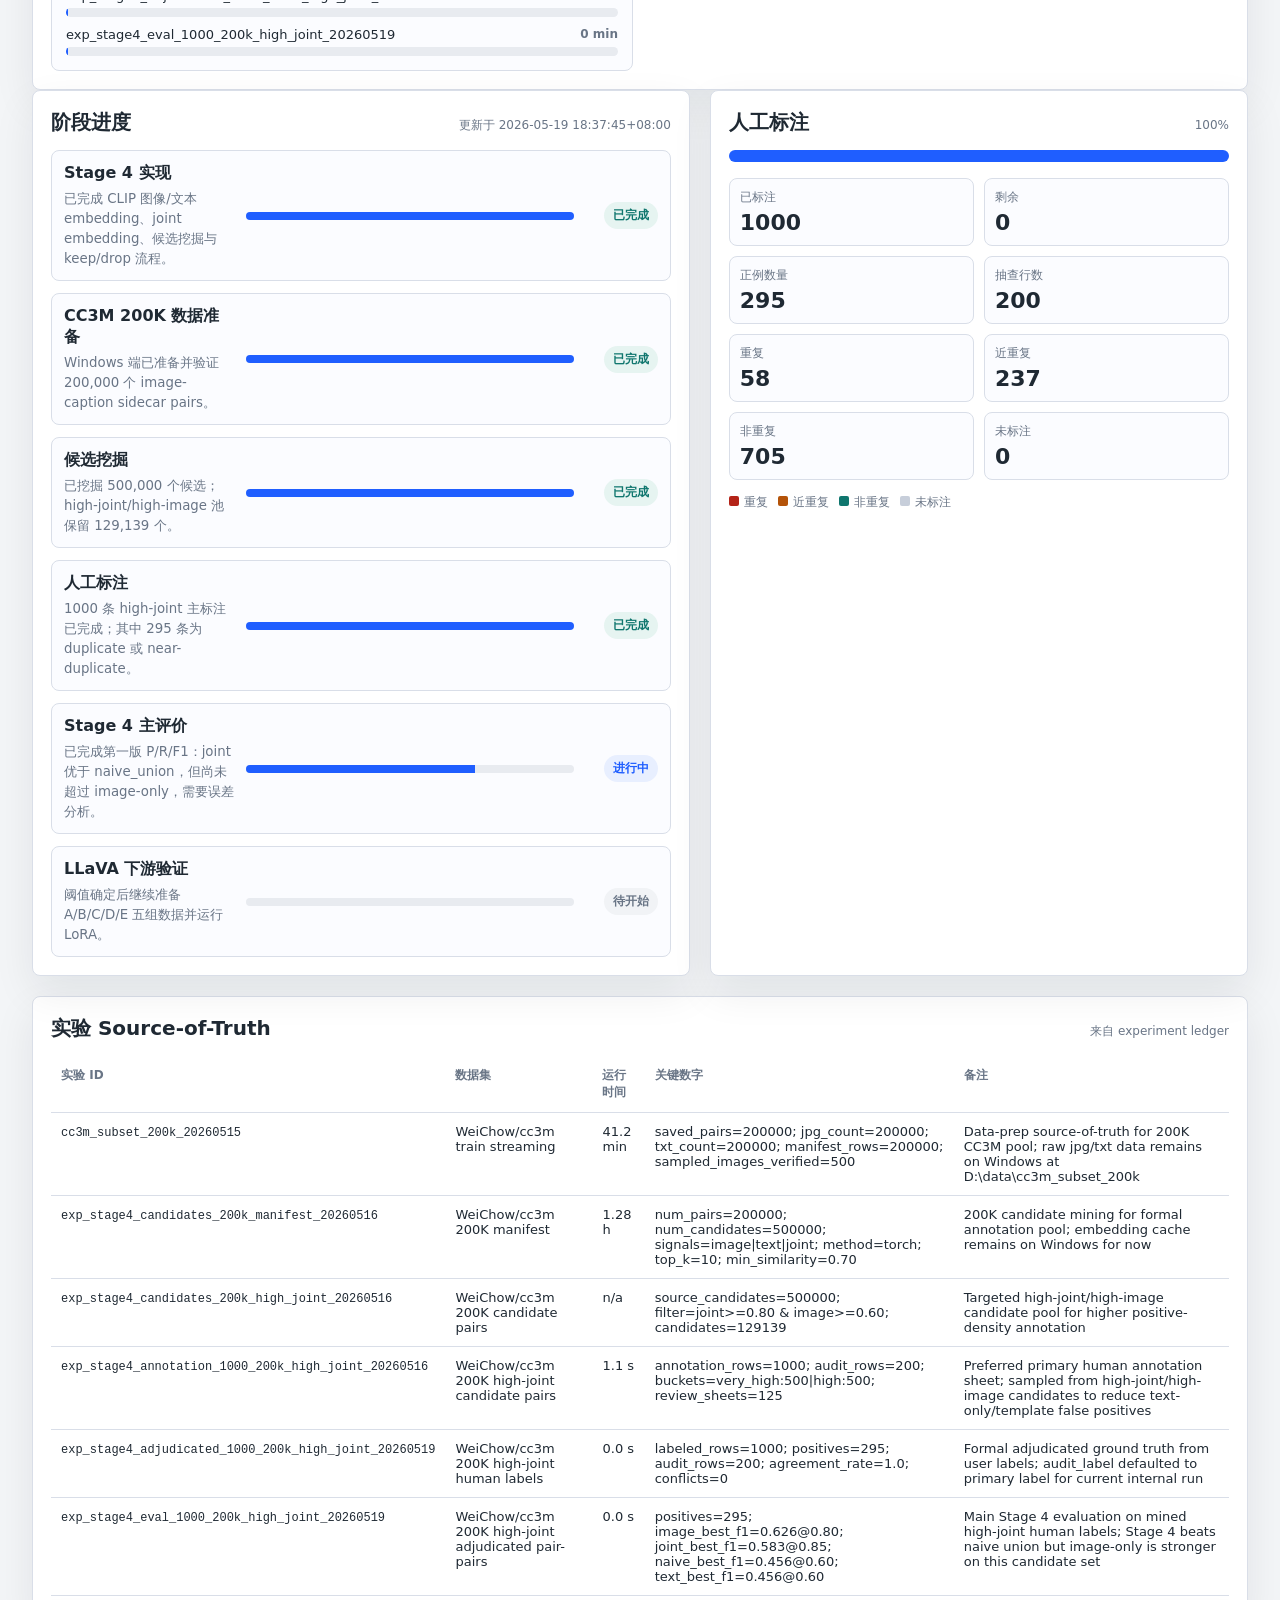
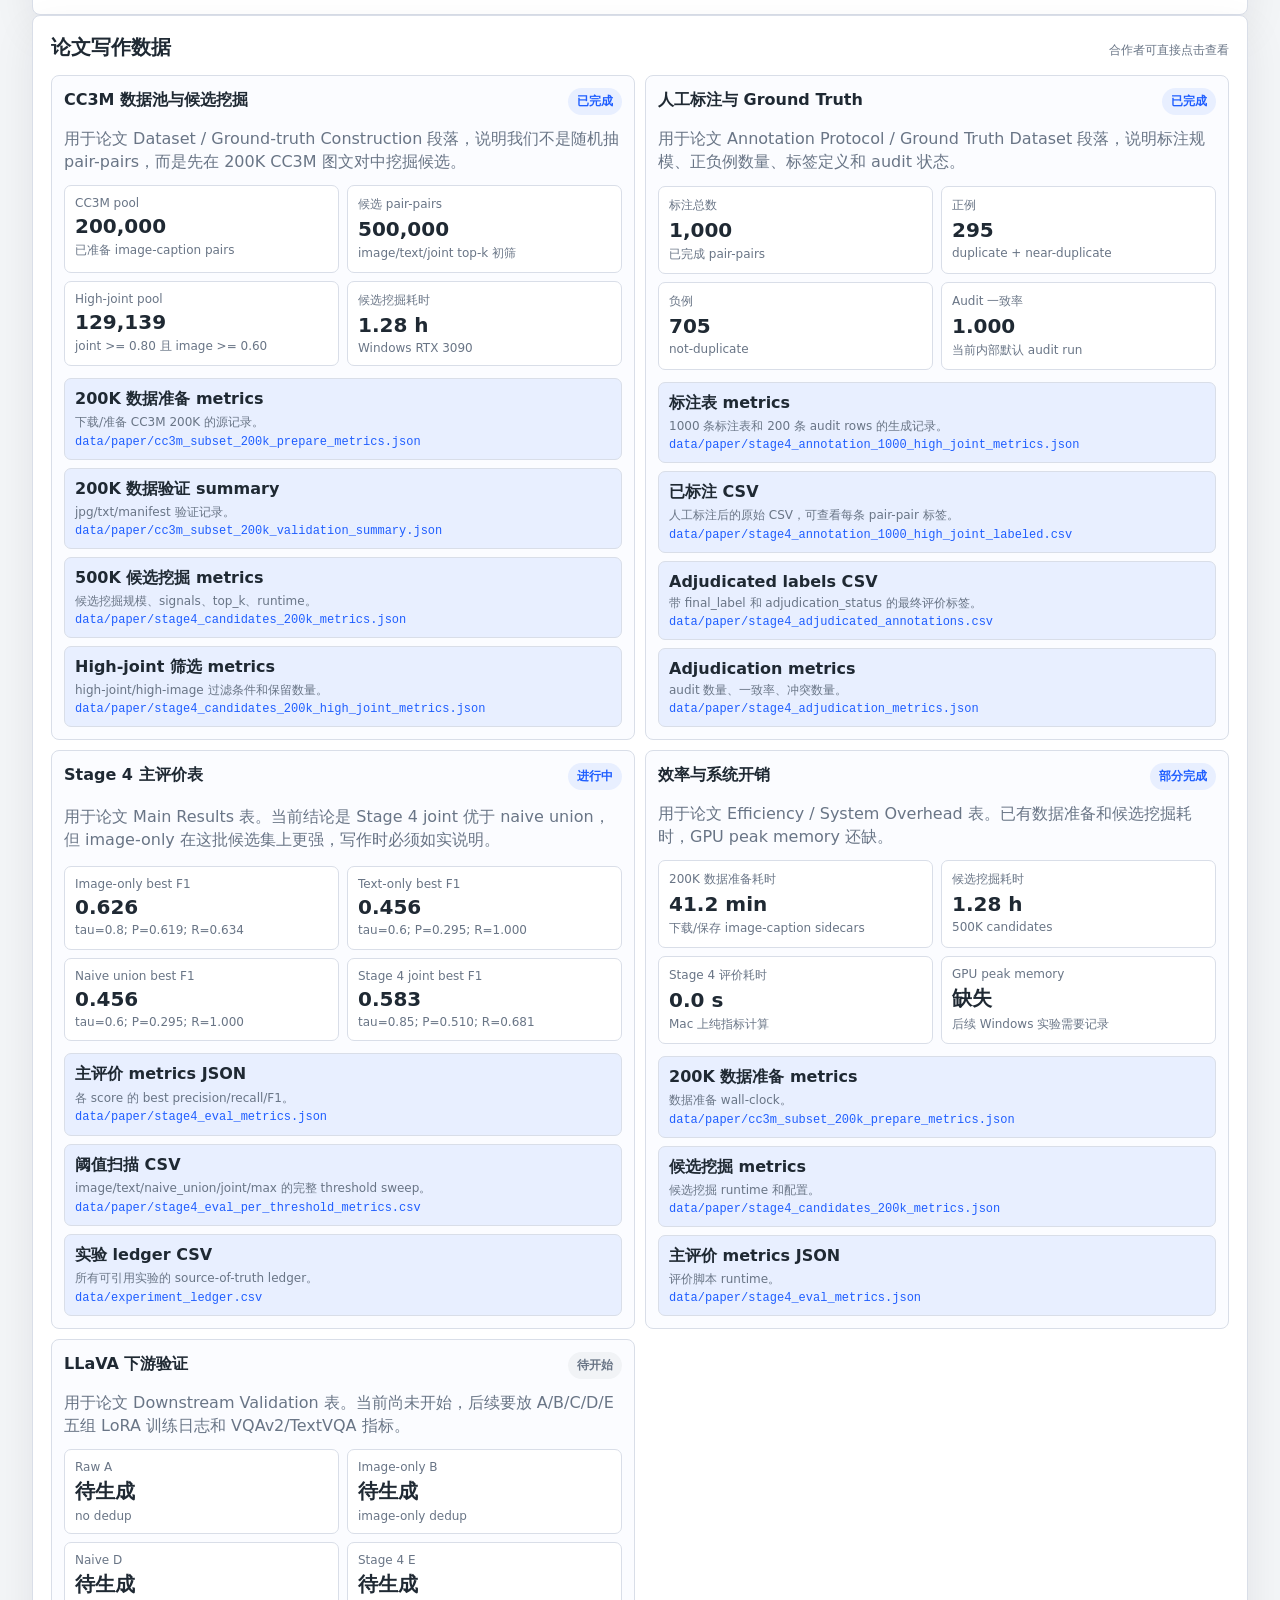
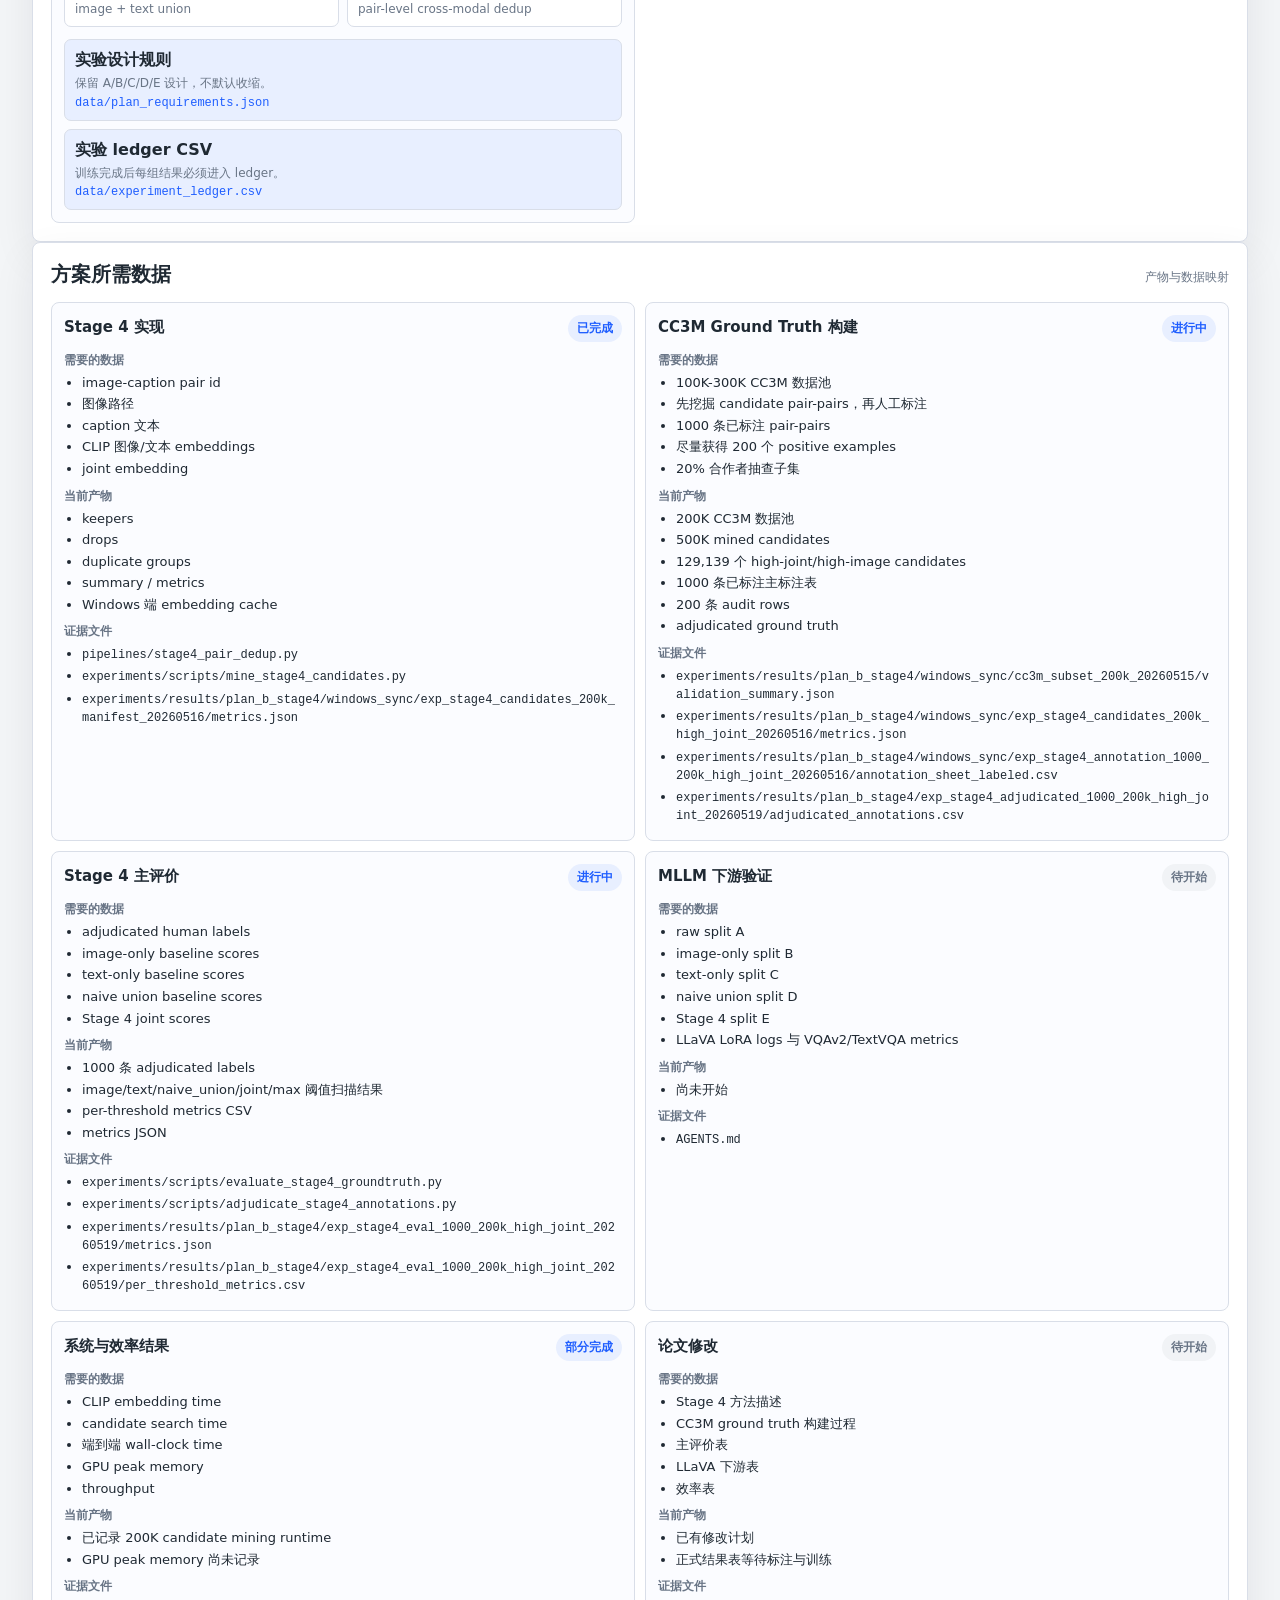
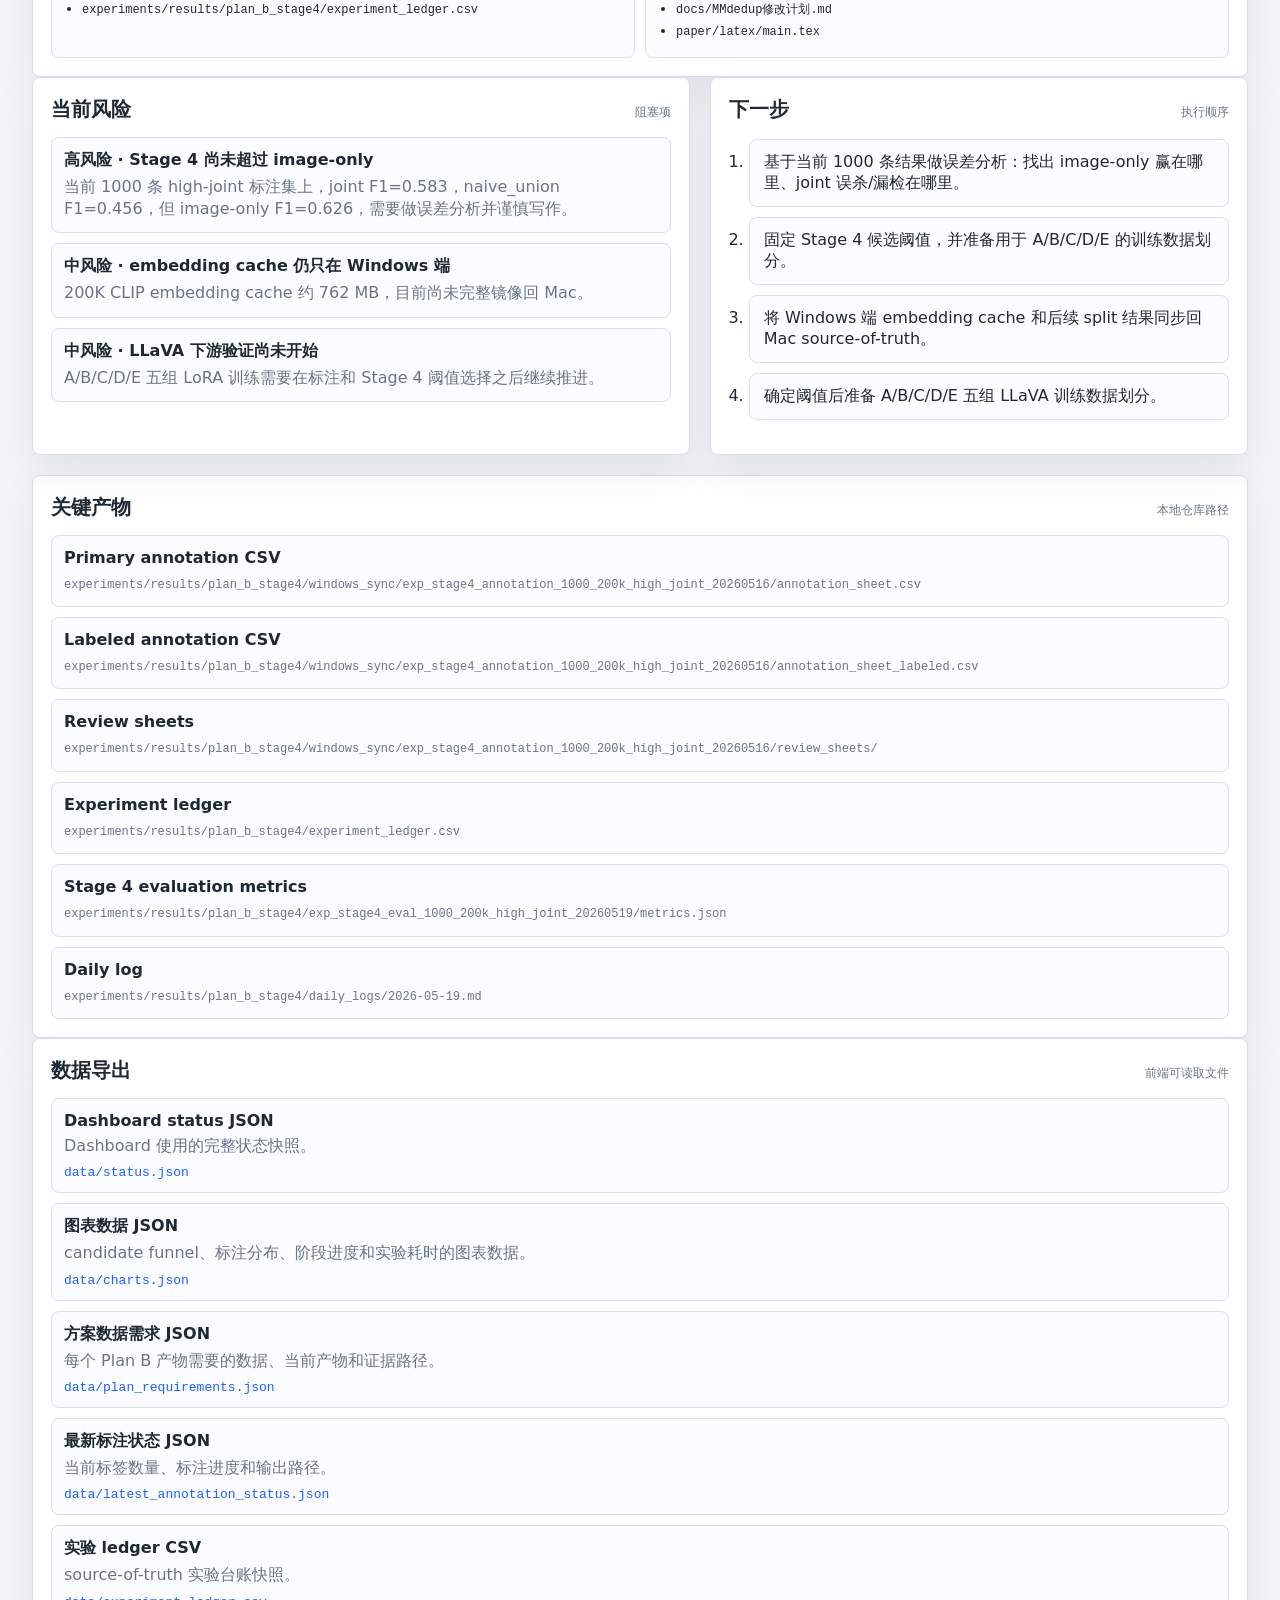
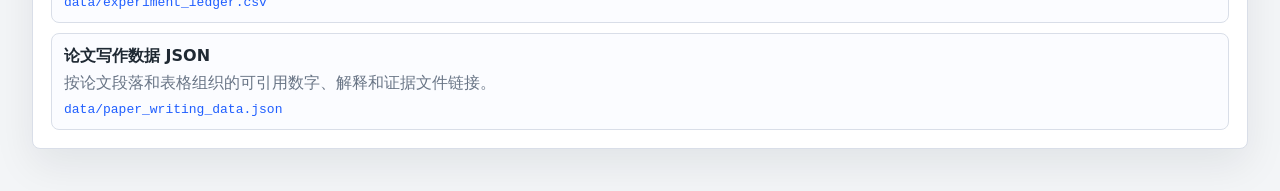
==== commit 6a8b149c: "Add paper writing data dashboard" ====
--- a/docs/stage4_dashboard/index.html
+++ b/docs/stage4_dashboard/index.html
@@ -123,6 +123,14 @@
 
     <section class="panel">
       <div class="panel-head">
+        <h2>论文写作数据</h2>
+        <span>合作者可直接点击查看</span>
+      </div>
+      <div id="paperDataList" class="paper-data-list"></div>
+    </section>
+
+    <section class="panel">
+      <div class="panel-head">
         <h2>方案所需数据</h2>
         <span>产物与数据映射</span>
       </div>
--- a/docs/stage4_dashboard/styles.css
+++ b/docs/stage4_dashboard/styles.css
@@ -523,7 +523,8 @@
 .steps,
 .artifact-list,
 .export-list,
-.requirements-list {
+.requirements-list,
+.paper-data-list {
   display: grid;
   gap: 10px;
 }
@@ -532,6 +533,7 @@
 .artifact,
 .export-card,
 .requirement,
+.paper-data-card,
 .steps li {
   border: 1px solid var(--line);
   border-radius: 8px;
@@ -612,6 +614,83 @@
   word-break: break-all;
 }
 
+.paper-data-list {
+  grid-template-columns: repeat(2, minmax(0, 1fr));
+}
+
+.paper-data-card {
+  display: grid;
+  gap: 12px;
+}
+
+.paper-data-head {
+  display: flex;
+  align-items: baseline;
+  justify-content: space-between;
+  gap: 12px;
+  font-weight: 800;
+}
+
+.paper-data-purpose {
+  margin: 0;
+  color: var(--muted);
+  line-height: 1.45;
+}
+
+.paper-facts {
+  display: grid;
+  grid-template-columns: repeat(2, minmax(0, 1fr));
+  gap: 8px;
+}
+
+.paper-fact {
+  border: 1px solid var(--line);
+  border-radius: 7px;
+  padding: 10px;
+  background: #fff;
+}
+
+.paper-fact span,
+.paper-fact small {
+  display: block;
+  color: var(--muted);
+  font-size: 12px;
+}
+
+.paper-fact strong {
+  display: block;
+  margin: 4px 0;
+  font-size: 20px;
+}
+
+.paper-links {
+  display: grid;
+  gap: 8px;
+}
+
+.source-link {
+  display: grid;
+  gap: 4px;
+  border: 1px solid var(--line);
+  border-radius: 7px;
+  padding: 10px;
+  text-decoration: none;
+  background: var(--accent-soft);
+}
+
+.source-link span {
+  color: var(--muted);
+  font-size: 12px;
+  line-height: 1.35;
+}
+
+.source-link code {
+  color: var(--accent);
+  font-family: ui-monospace, SFMono-Regular, Menlo, Consolas, monospace;
+  font-size: 12px;
+  word-break: break-all;
+}
+
 .steps {
   padding-left: 20px;
 }
@@ -625,7 +704,8 @@
   .hero,
   .grid.two,
   .chart-grid,
-  .requirements-list {
+  .requirements-list,
+  .paper-data-list {
     grid-template-columns: 1fr;
   }
 
@@ -637,6 +717,7 @@
 @media (max-width: 640px) {
   .cards,
   .annotation-stats,
+  .paper-facts,
   .phase {
     grid-template-columns: 1fr;
   }
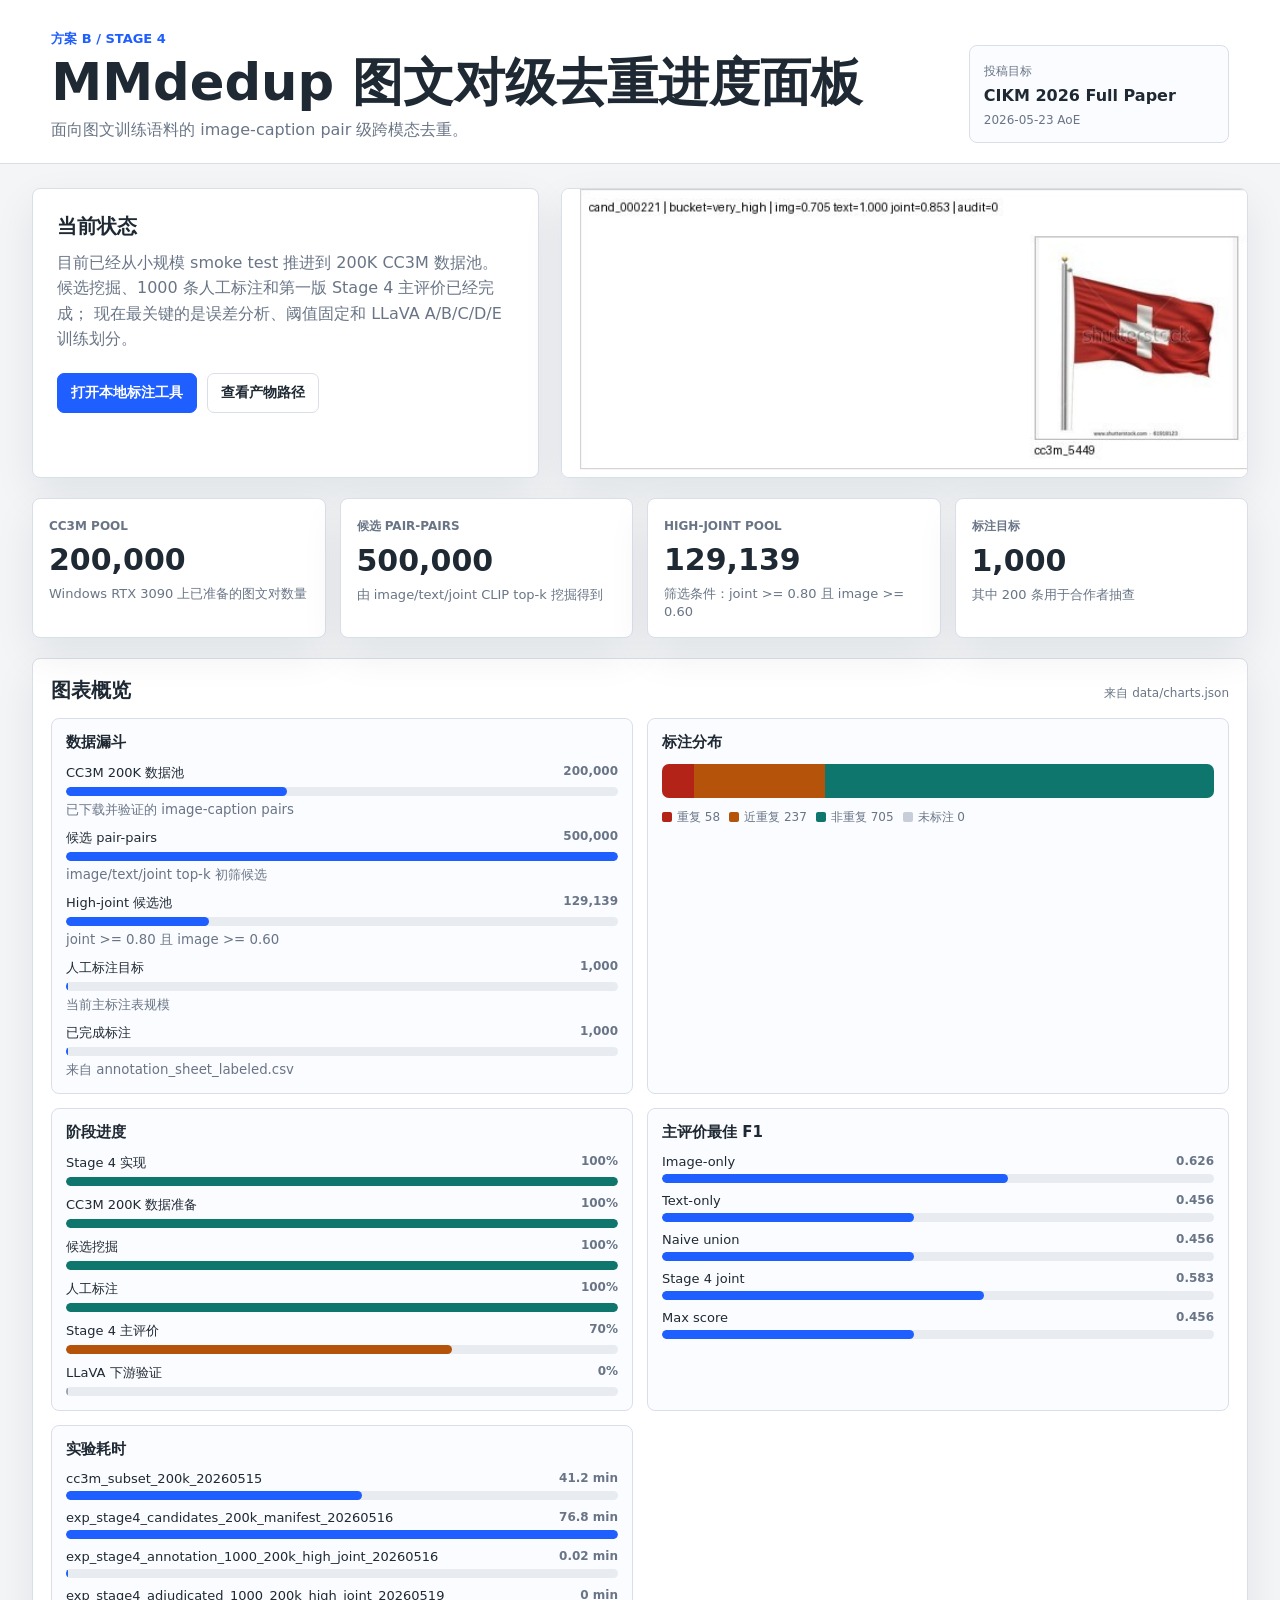
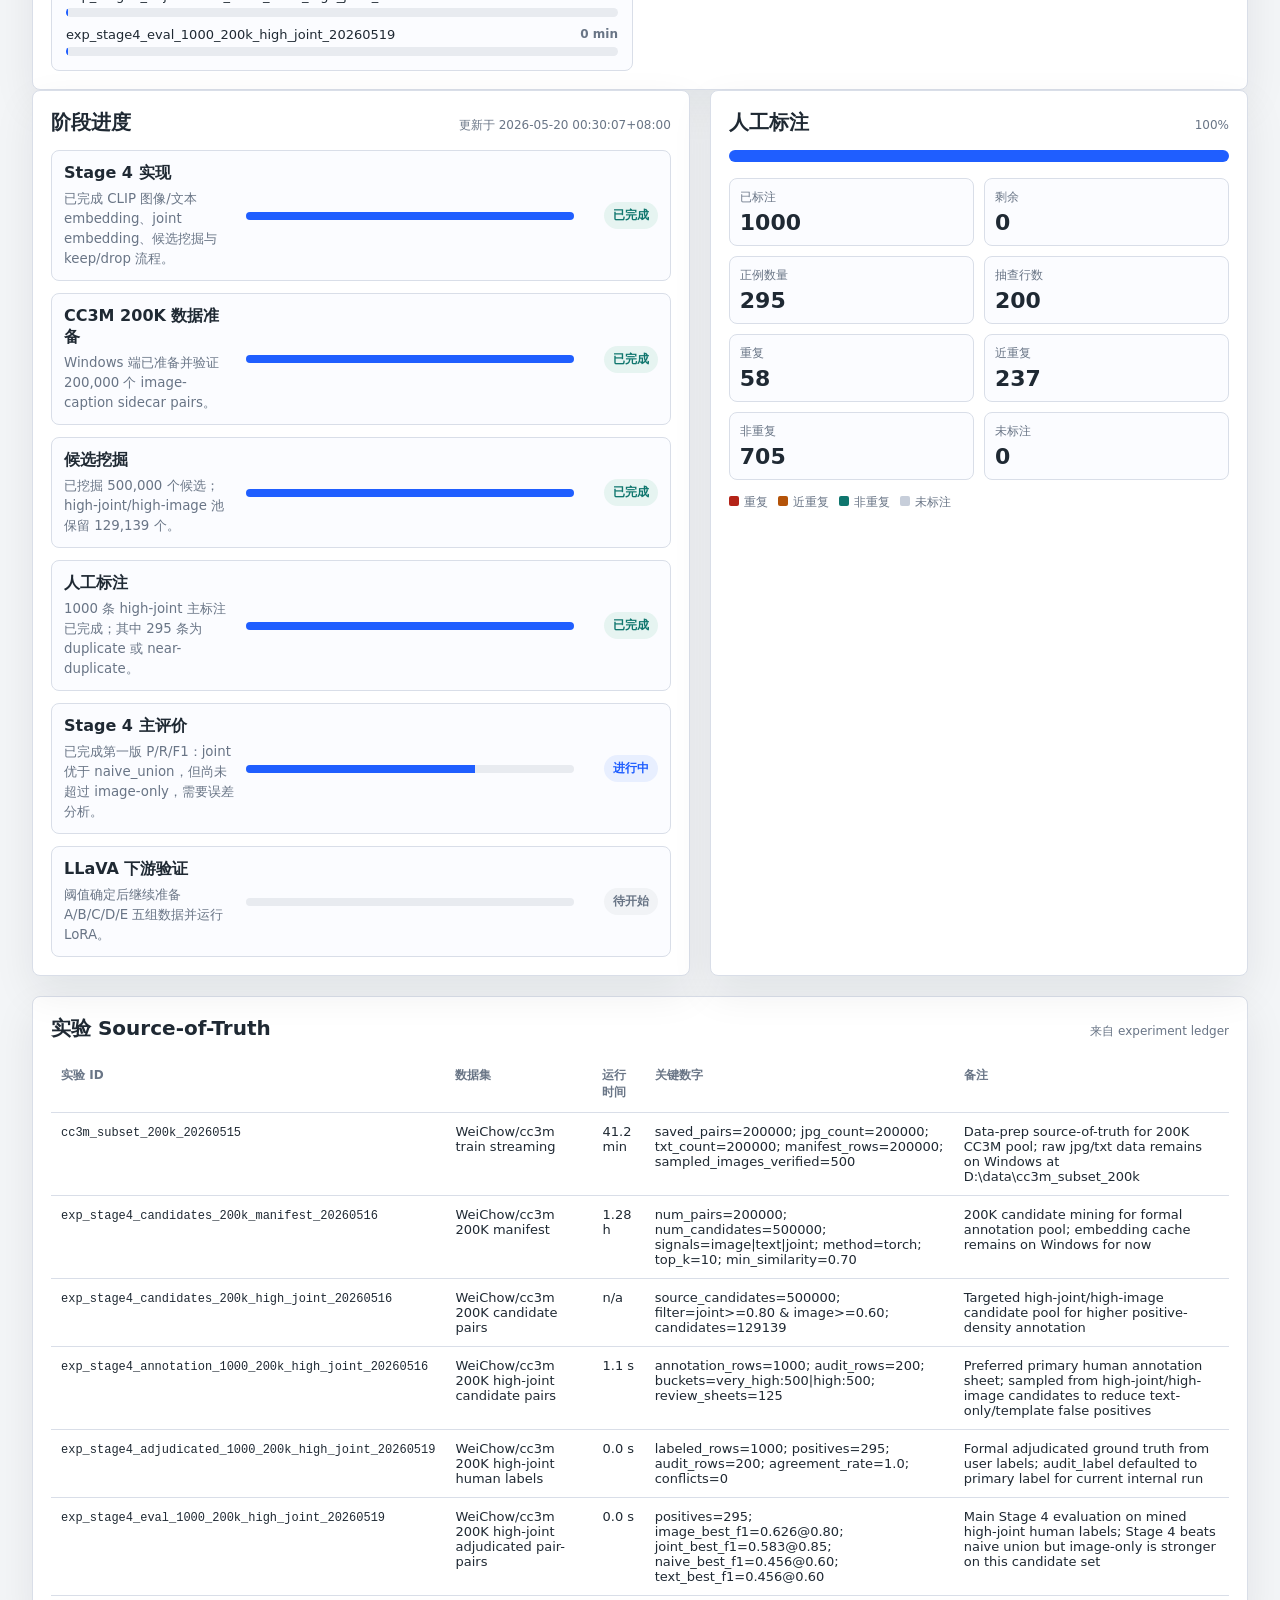
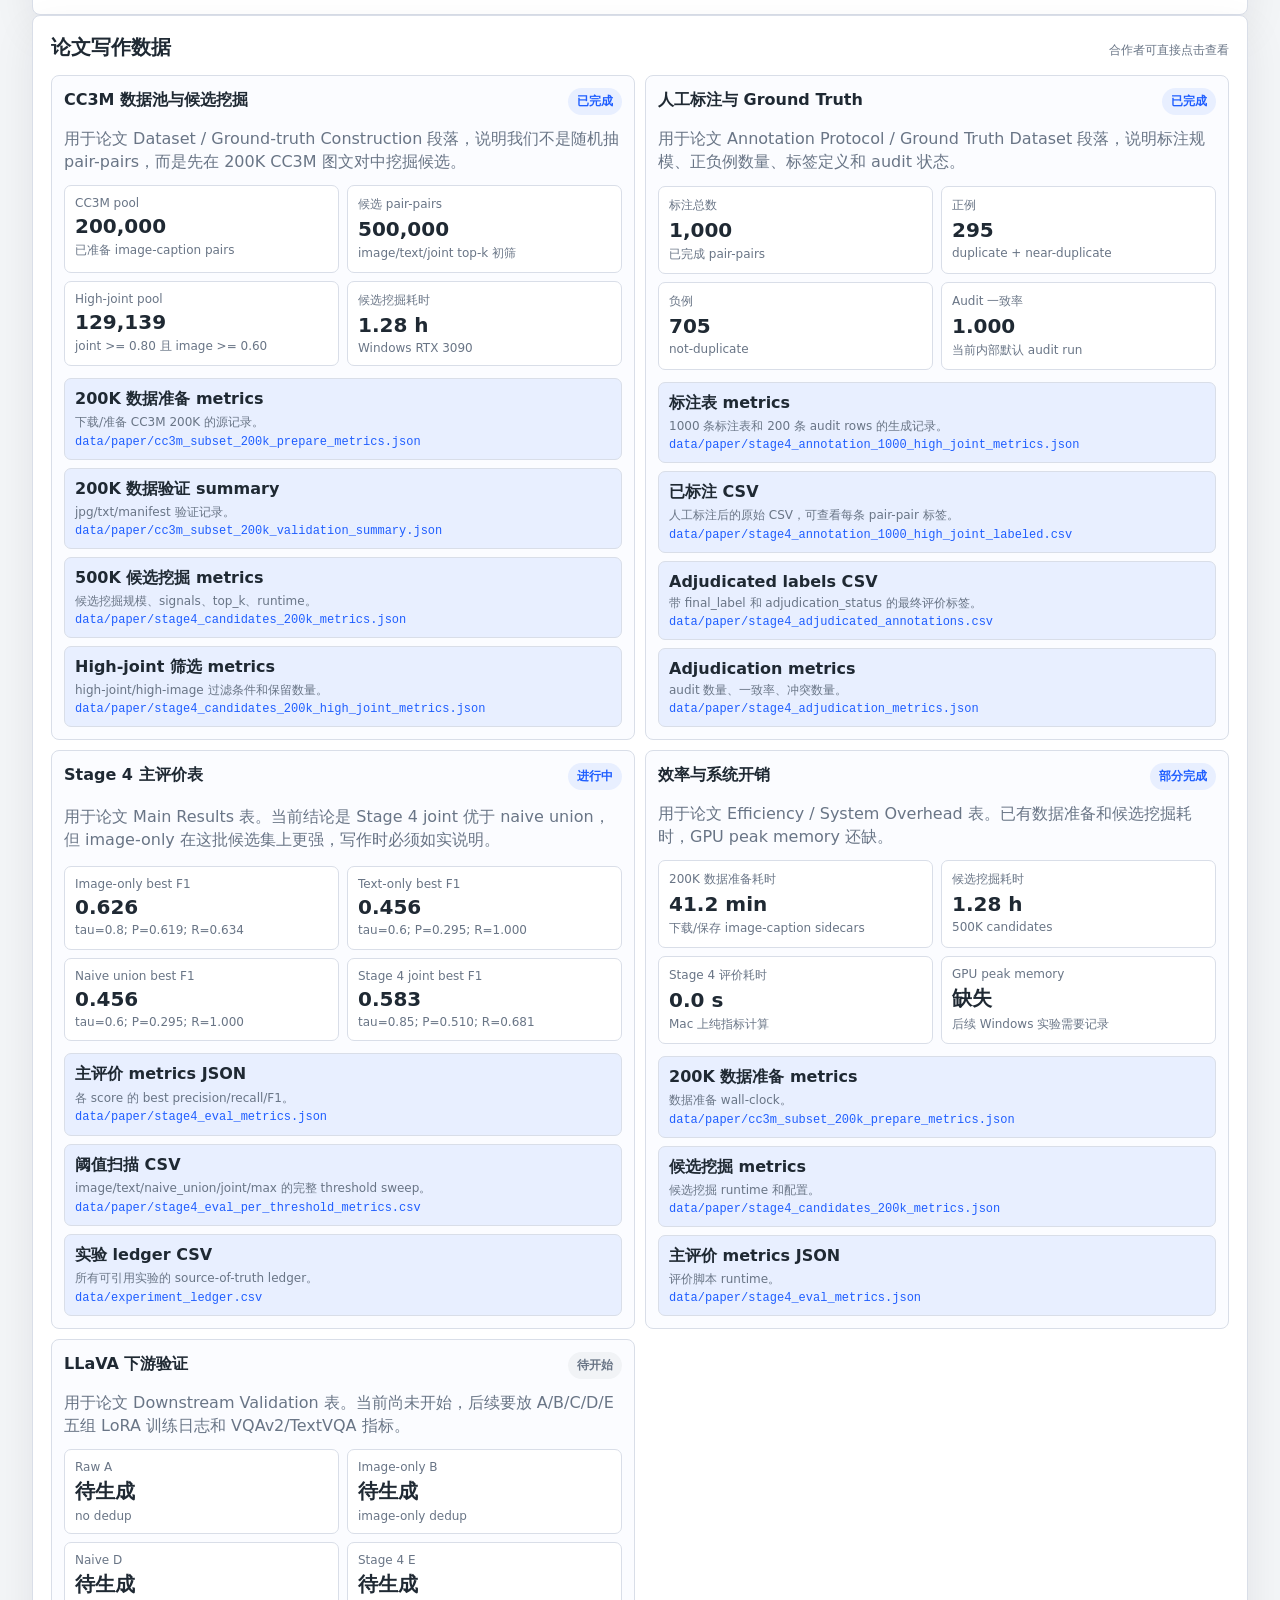
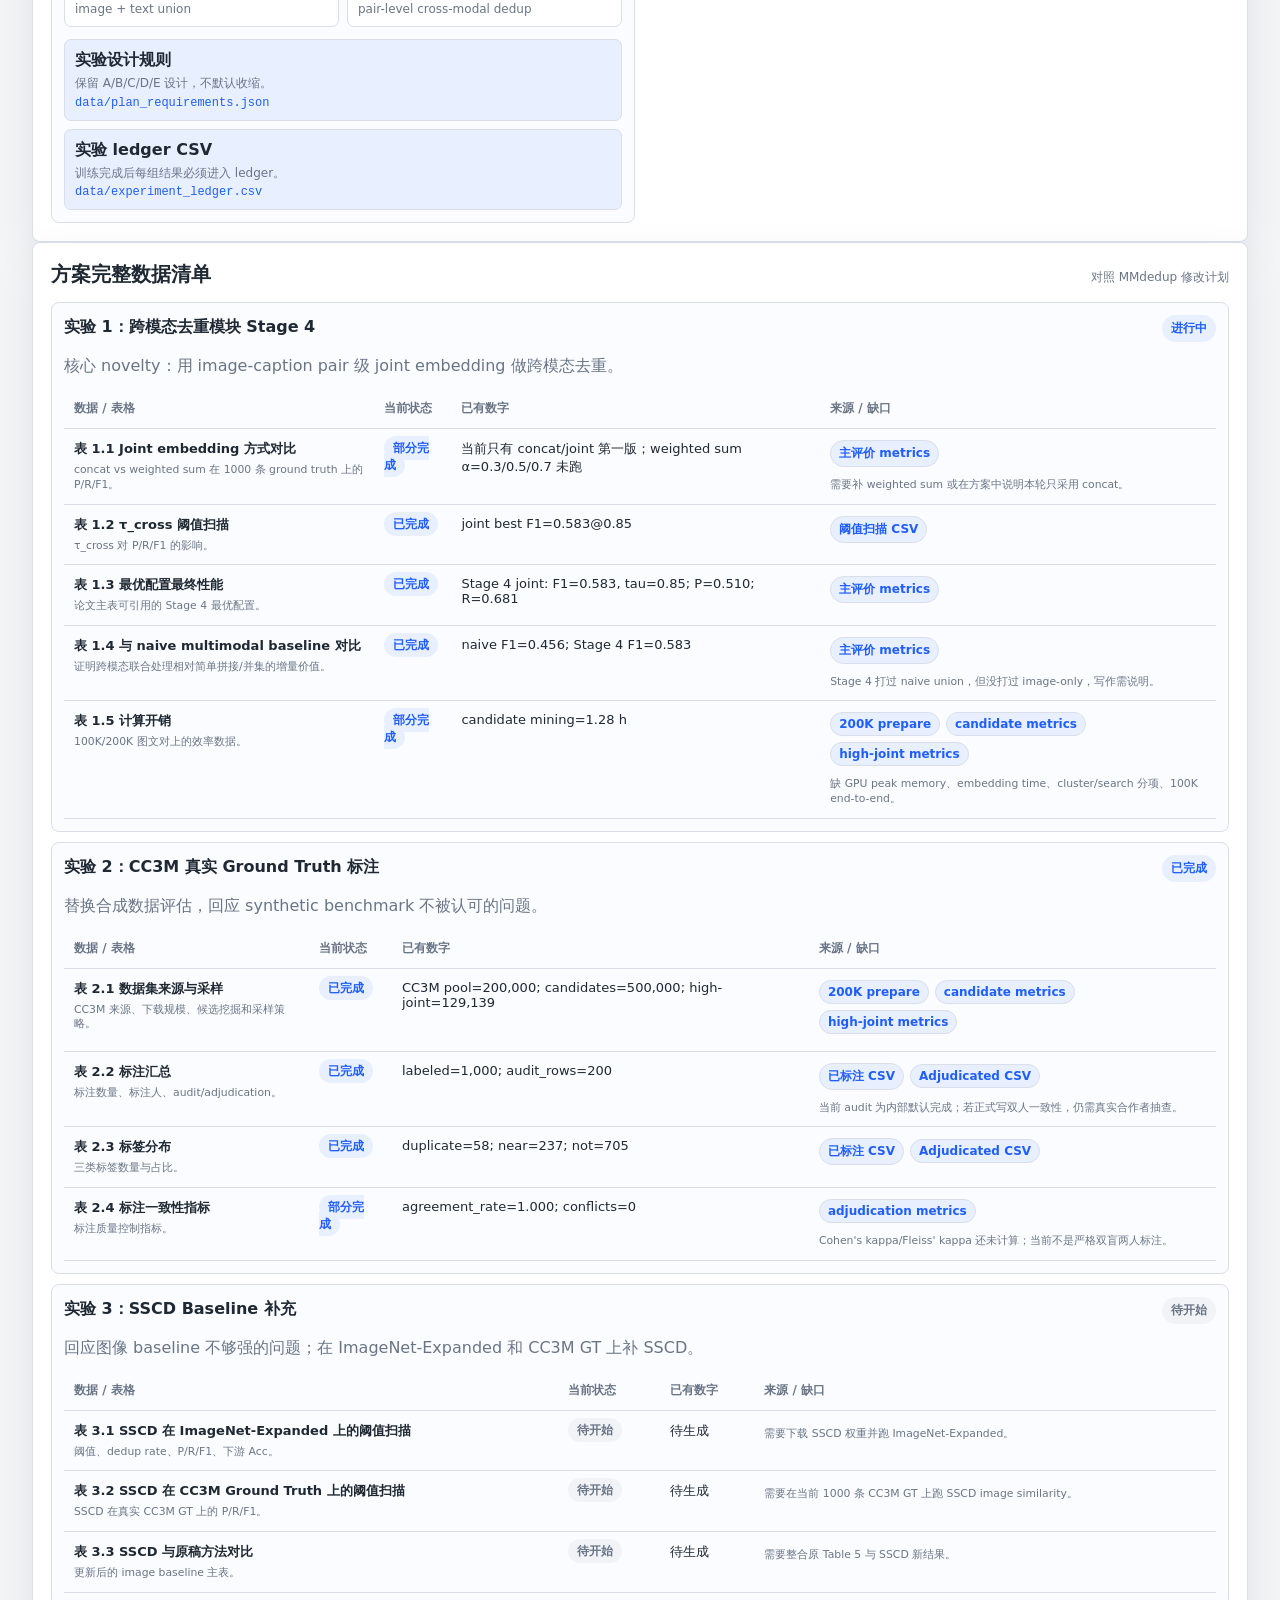
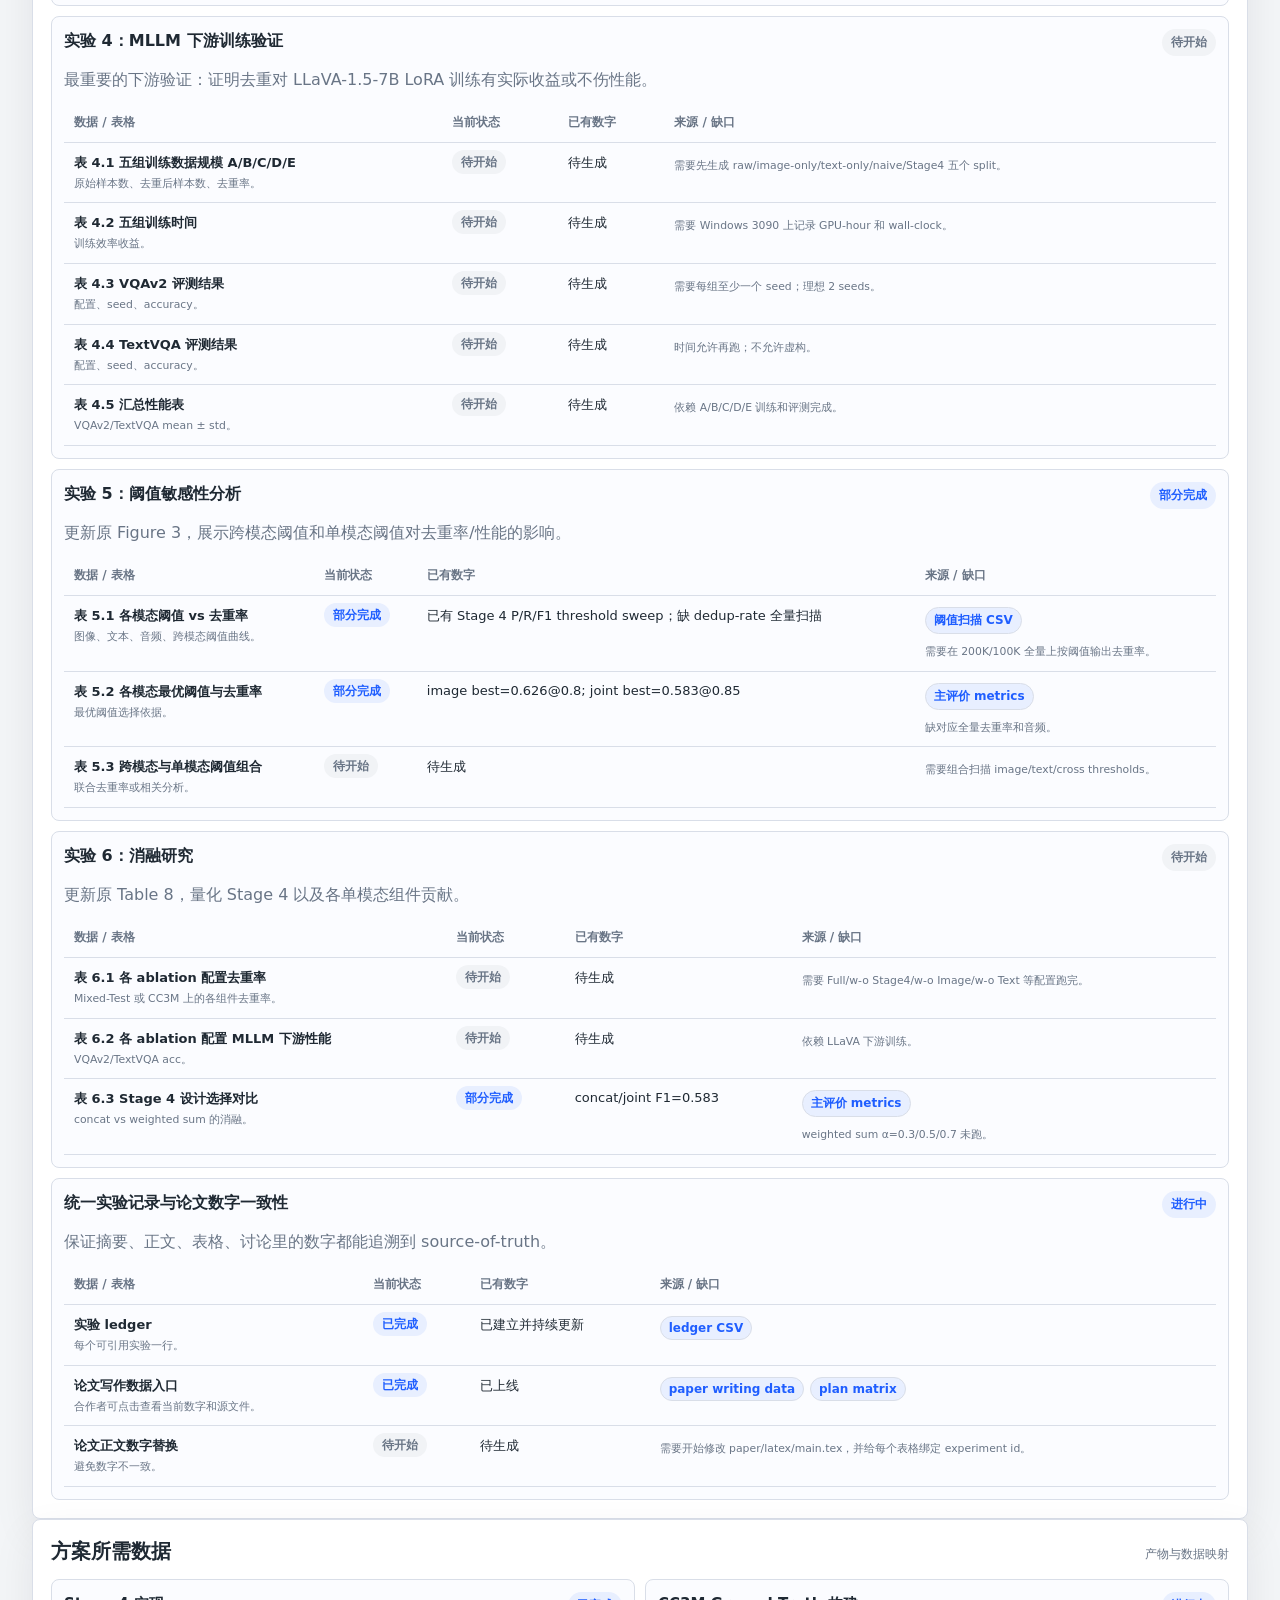
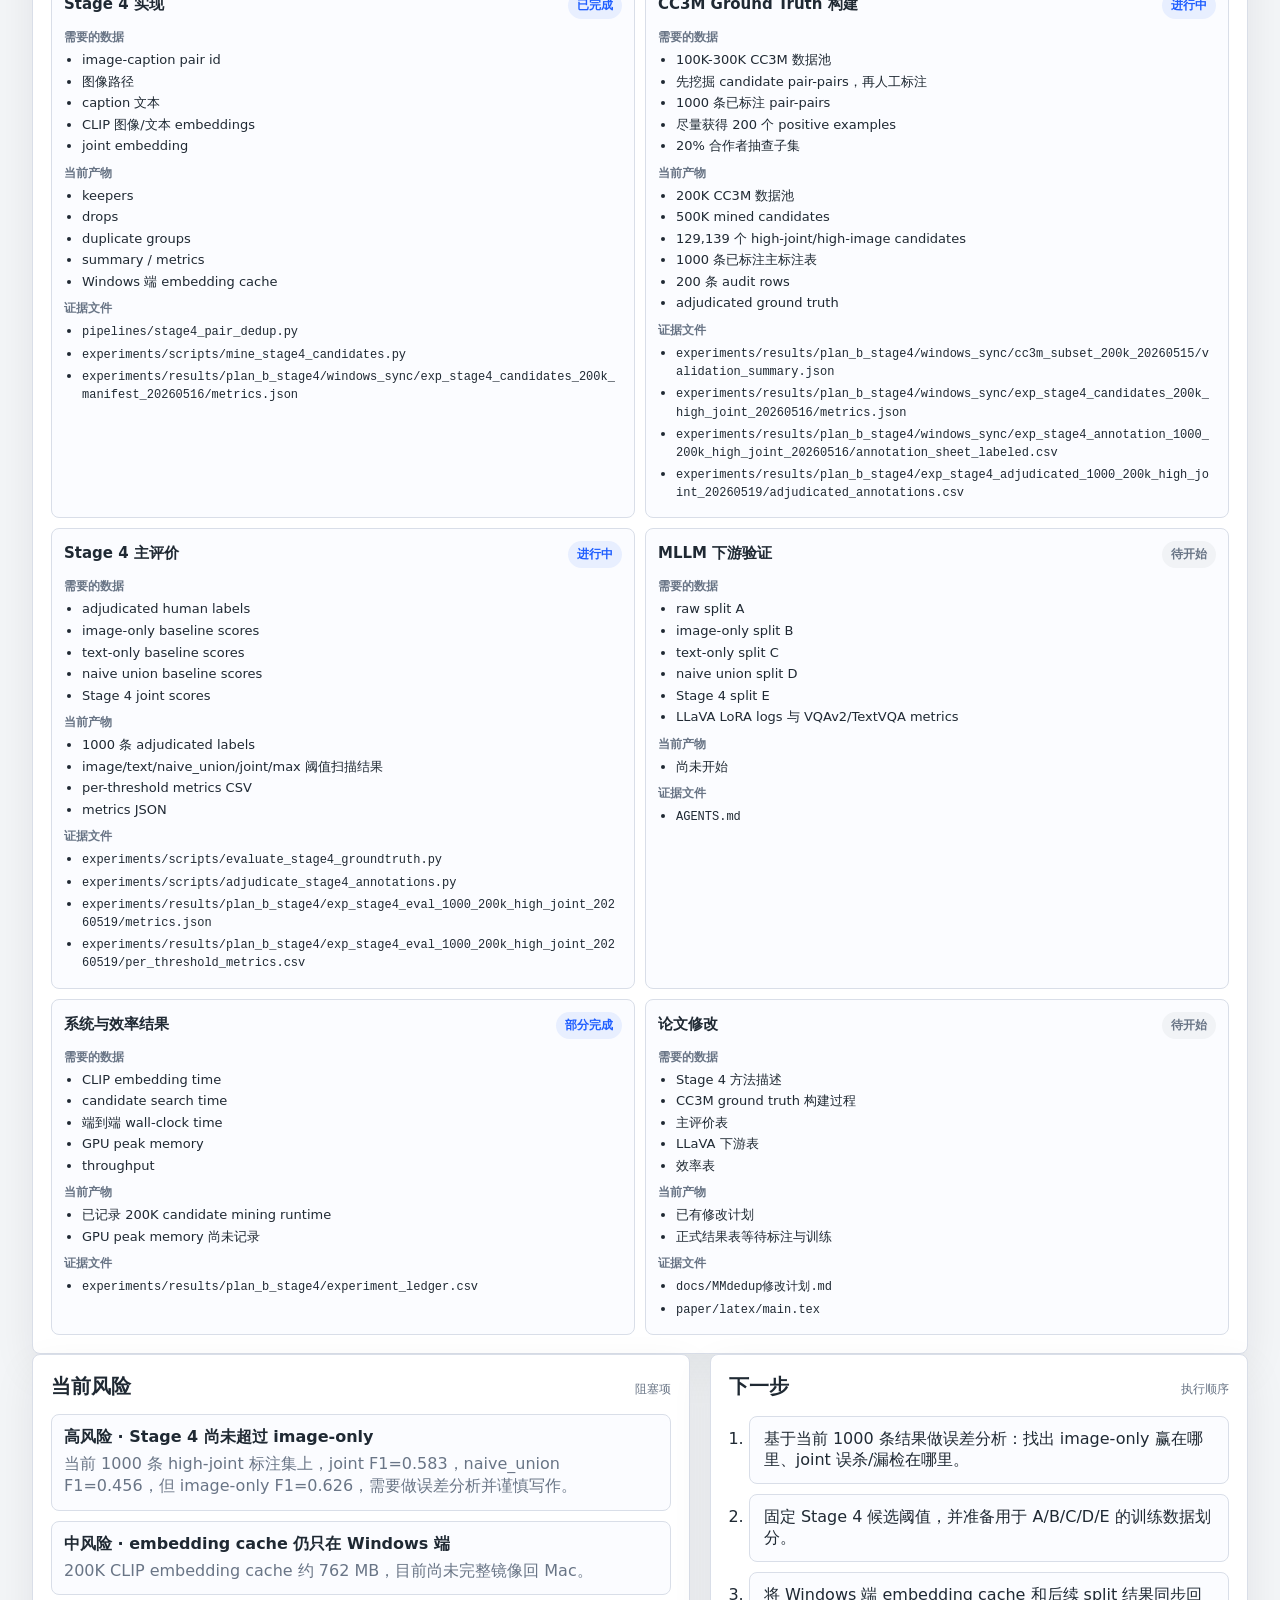
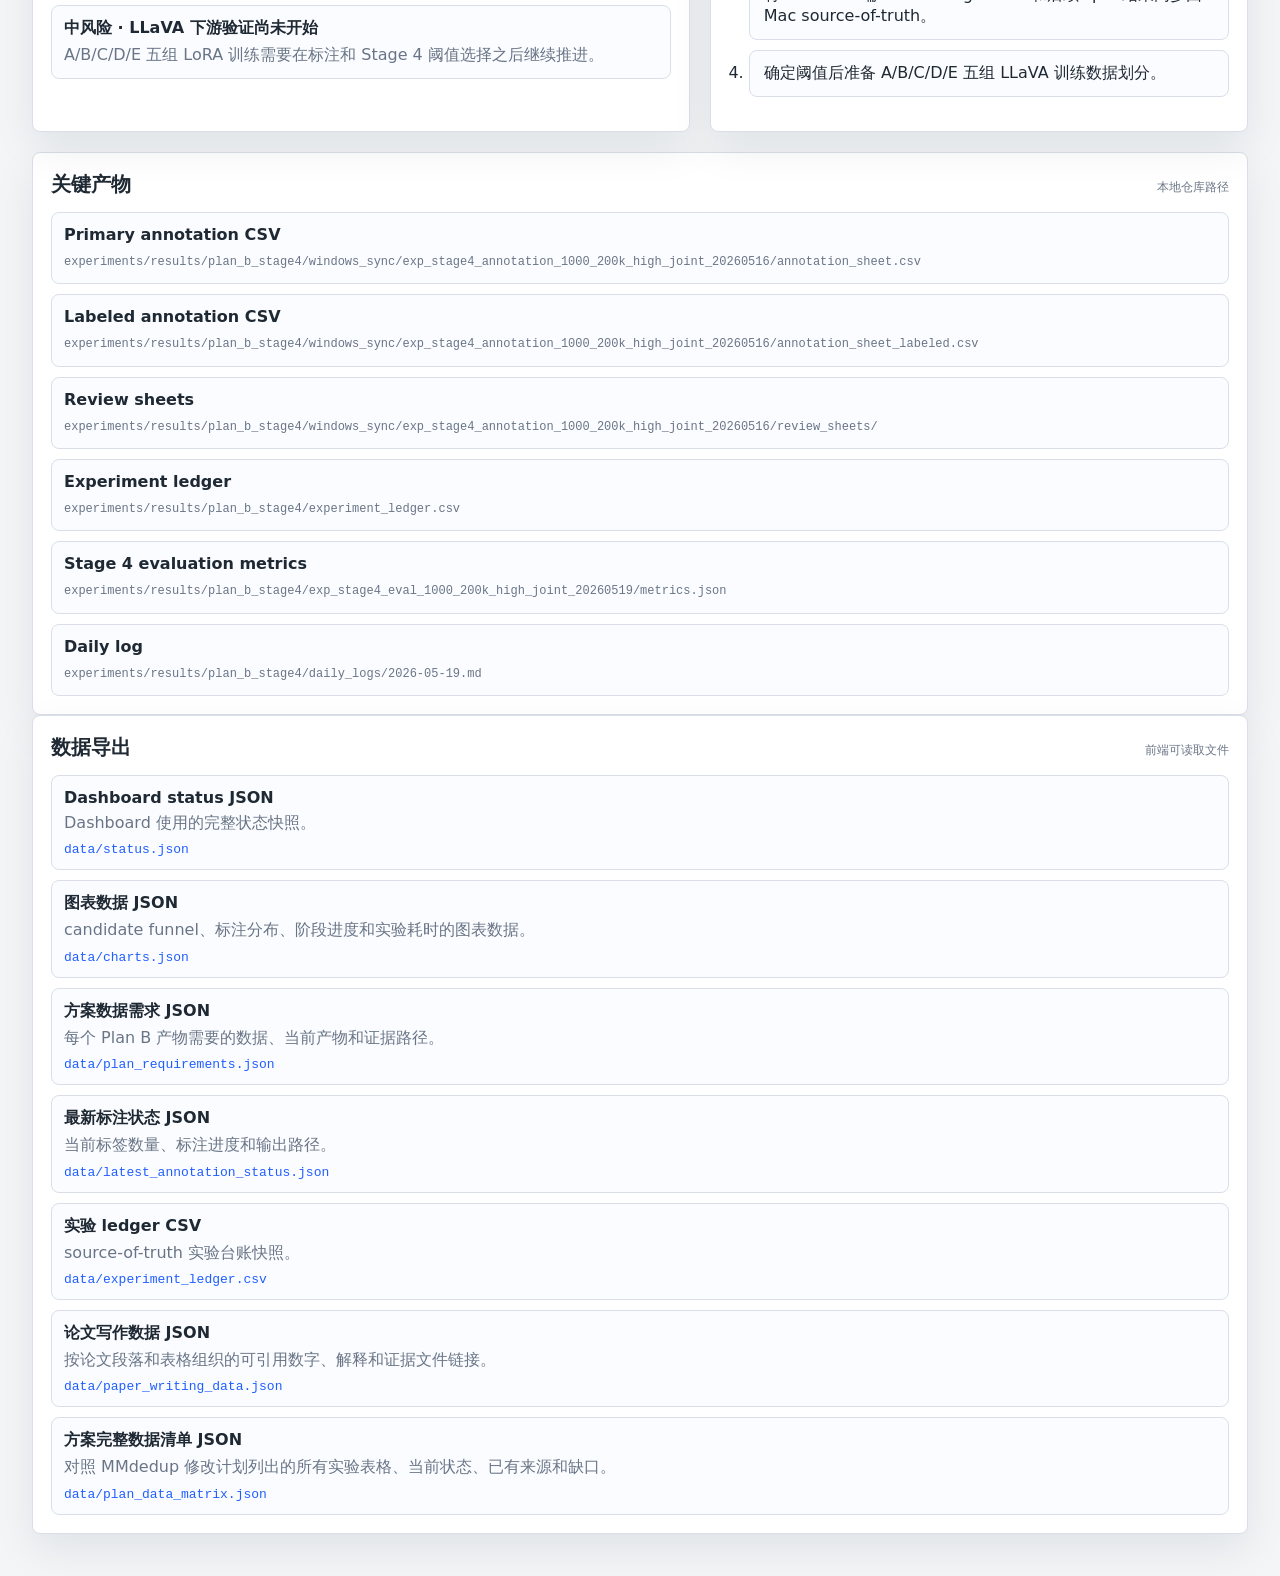
==== commit 6b6a47cf: "Add full plan data matrix to dashboard" ====
--- a/docs/stage4_dashboard/index.html
+++ b/docs/stage4_dashboard/index.html
@@ -131,6 +131,14 @@
 
     <section class="panel">
       <div class="panel-head">
+        <h2>方案完整数据清单</h2>
+        <span>对照 MMdedup 修改计划</span>
+      </div>
+      <div id="planDataMatrix" class="plan-data-matrix"></div>
+    </section>
+
+    <section class="panel">
+      <div class="panel-head">
         <h2>方案所需数据</h2>
         <span>产物与数据映射</span>
       </div>
--- a/docs/stage4_dashboard/styles.css
+++ b/docs/stage4_dashboard/styles.css
@@ -524,7 +524,8 @@
 .artifact-list,
 .export-list,
 .requirements-list,
-.paper-data-list {
+.paper-data-list,
+.plan-data-matrix {
   display: grid;
   gap: 10px;
 }
@@ -534,6 +535,7 @@
 .export-card,
 .requirement,
 .paper-data-card,
+.matrix-group,
 .steps li {
   border: 1px solid var(--line);
   border-radius: 8px;
@@ -689,6 +691,47 @@
   font-family: ui-monospace, SFMono-Regular, Menlo, Consolas, monospace;
   font-size: 12px;
   word-break: break-all;
+}
+
+.matrix-group {
+  display: grid;
+  gap: 12px;
+}
+
+.matrix-head {
+  display: flex;
+  align-items: baseline;
+  justify-content: space-between;
+  gap: 12px;
+  font-weight: 800;
+}
+
+.matrix-table {
+  min-width: 1060px;
+}
+
+.matrix-table td strong,
+.matrix-table td small {
+  display: block;
+}
+
+.matrix-table td small {
+  margin-top: 5px;
+  color: var(--muted);
+  line-height: 1.35;
+}
+
+.inline-source {
+  display: inline-flex;
+  margin: 0 6px 6px 0;
+  border: 1px solid var(--line);
+  border-radius: 999px;
+  padding: 4px 8px;
+  background: var(--accent-soft);
+  color: var(--accent);
+  text-decoration: none;
+  font-size: 12px;
+  font-weight: 700;
 }
 
 .steps {
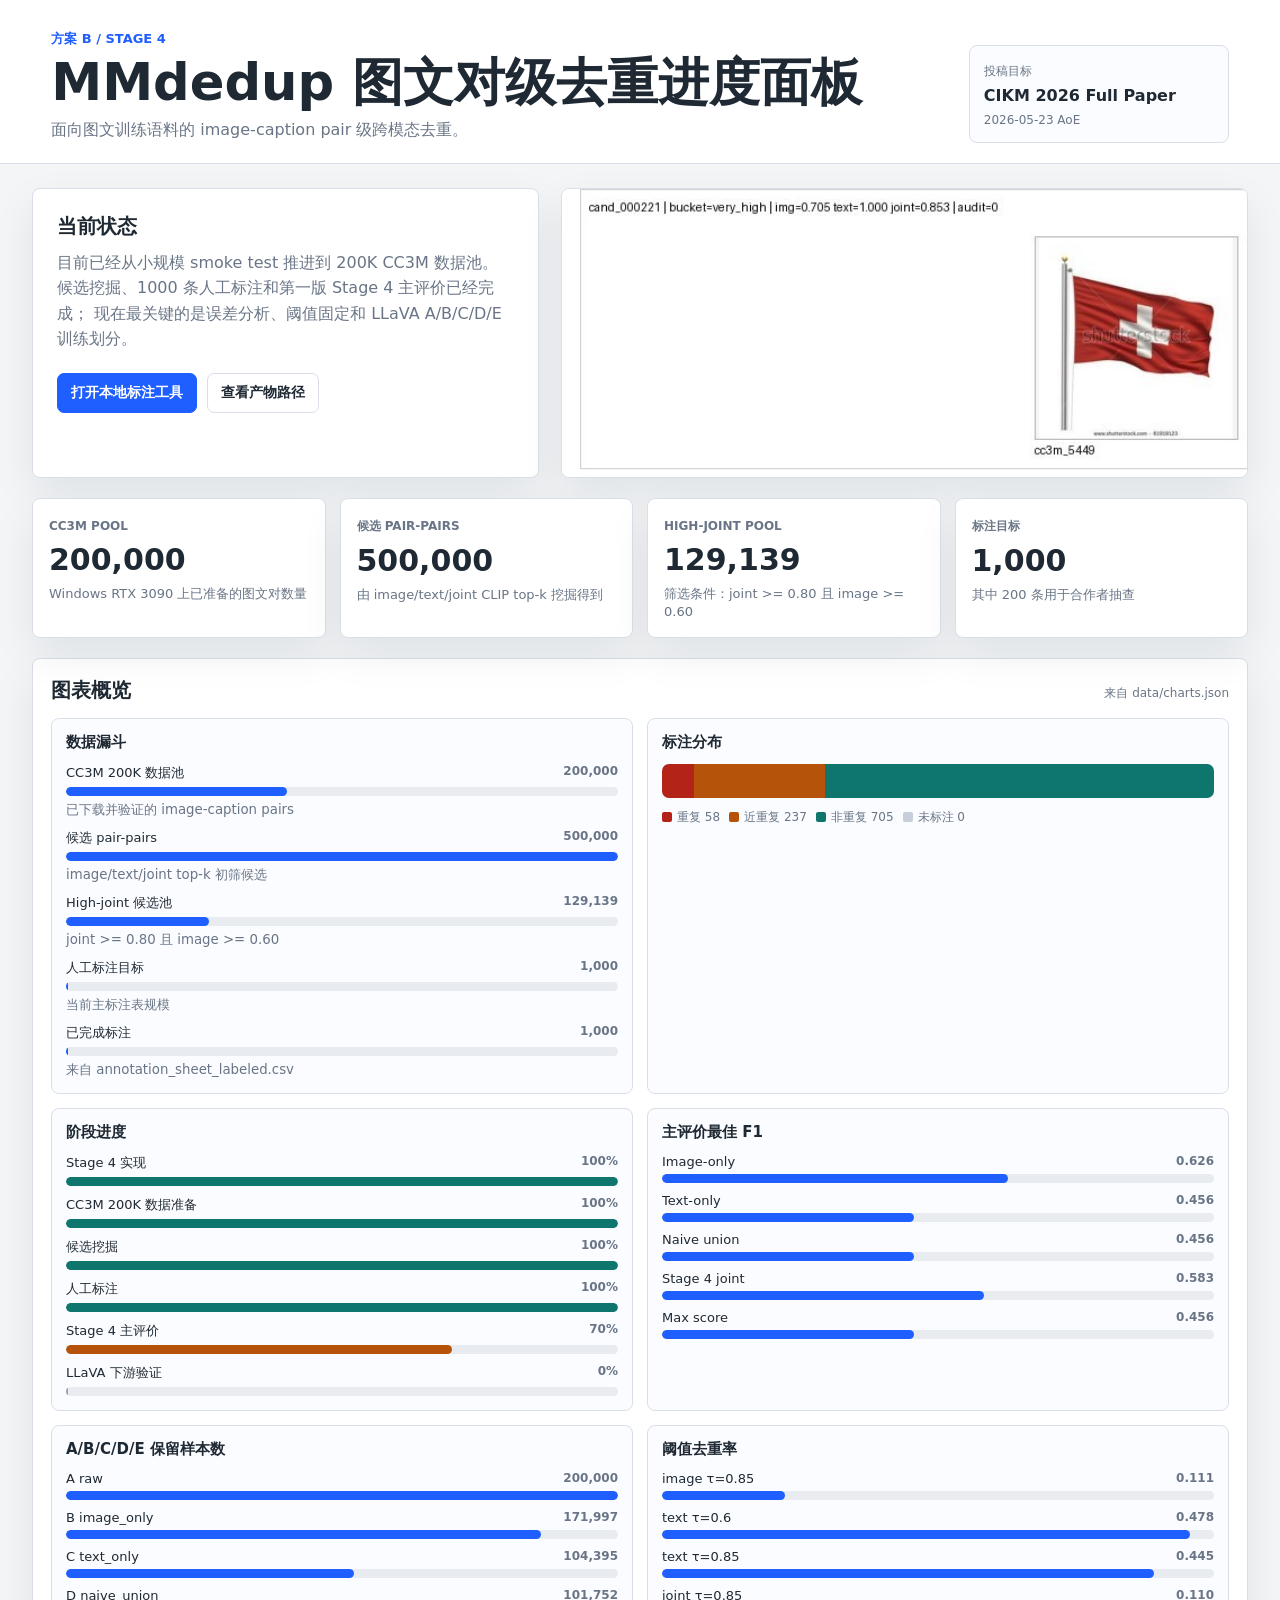
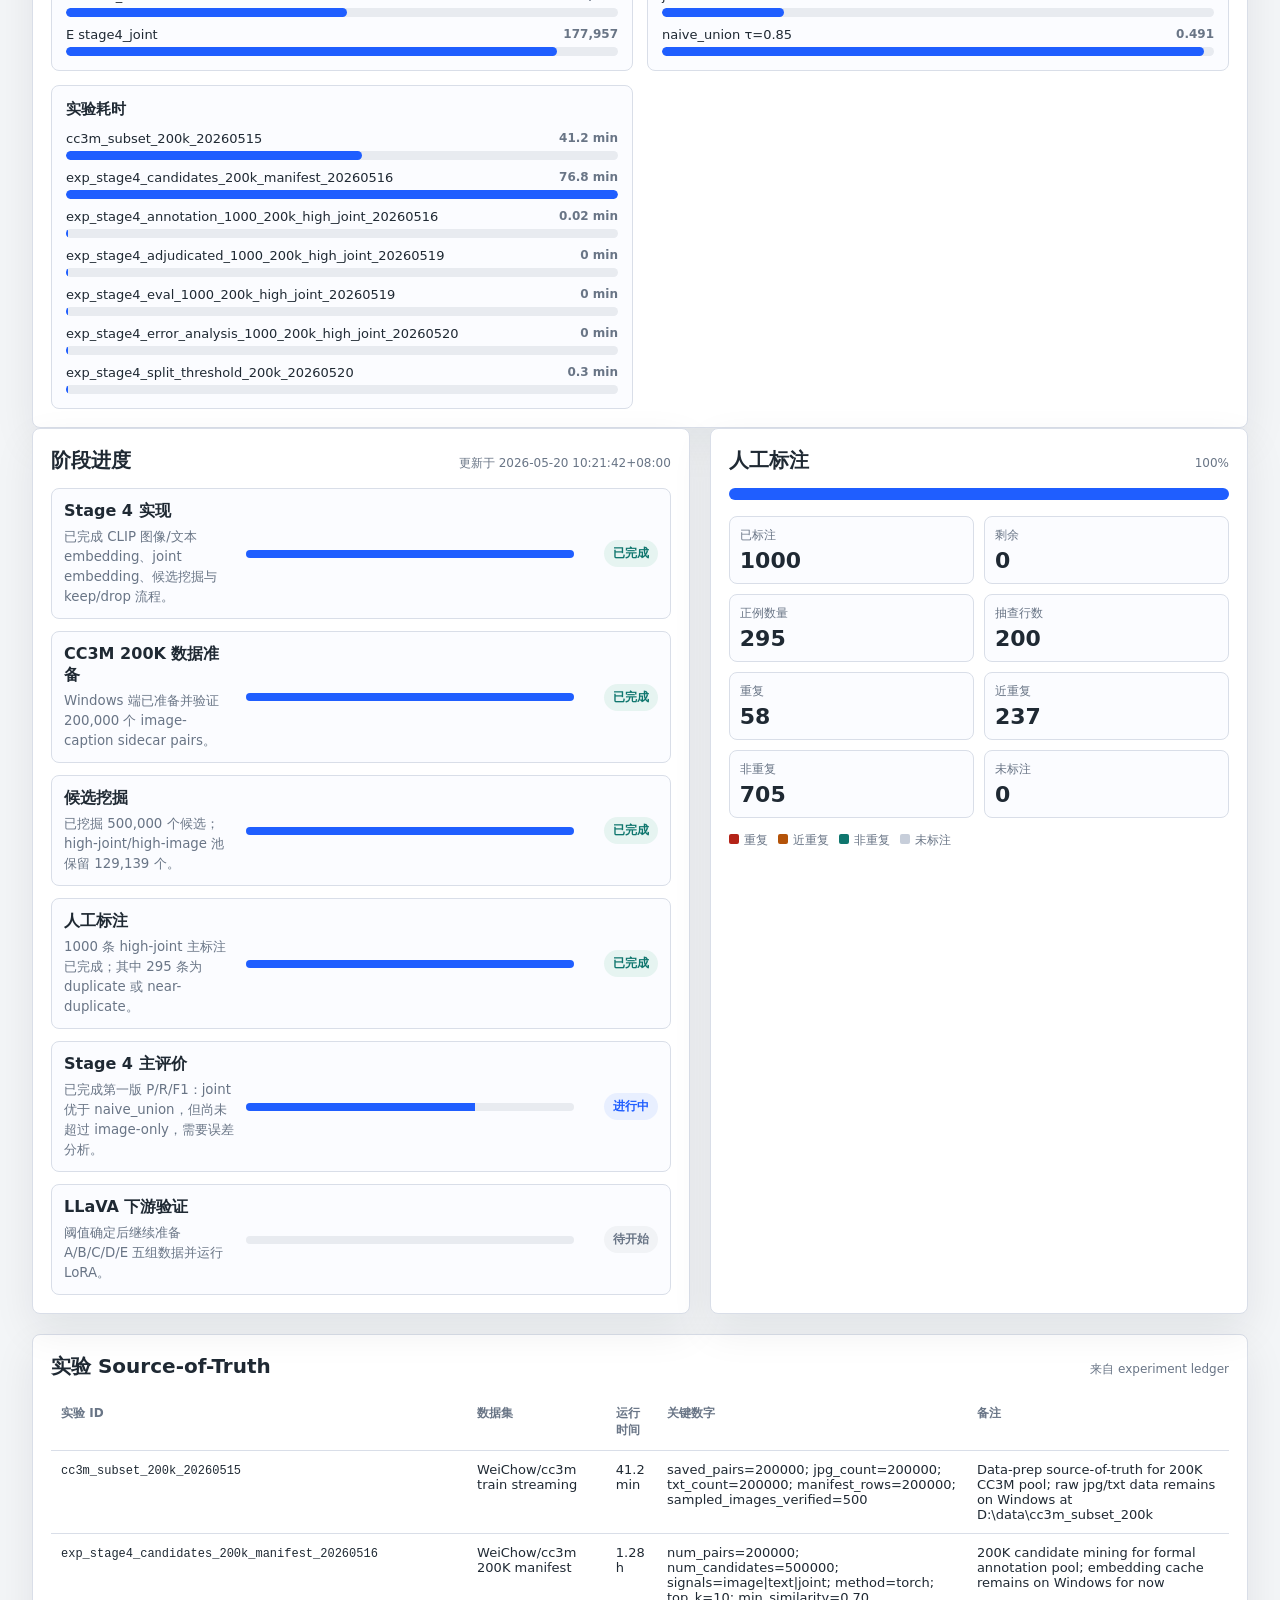
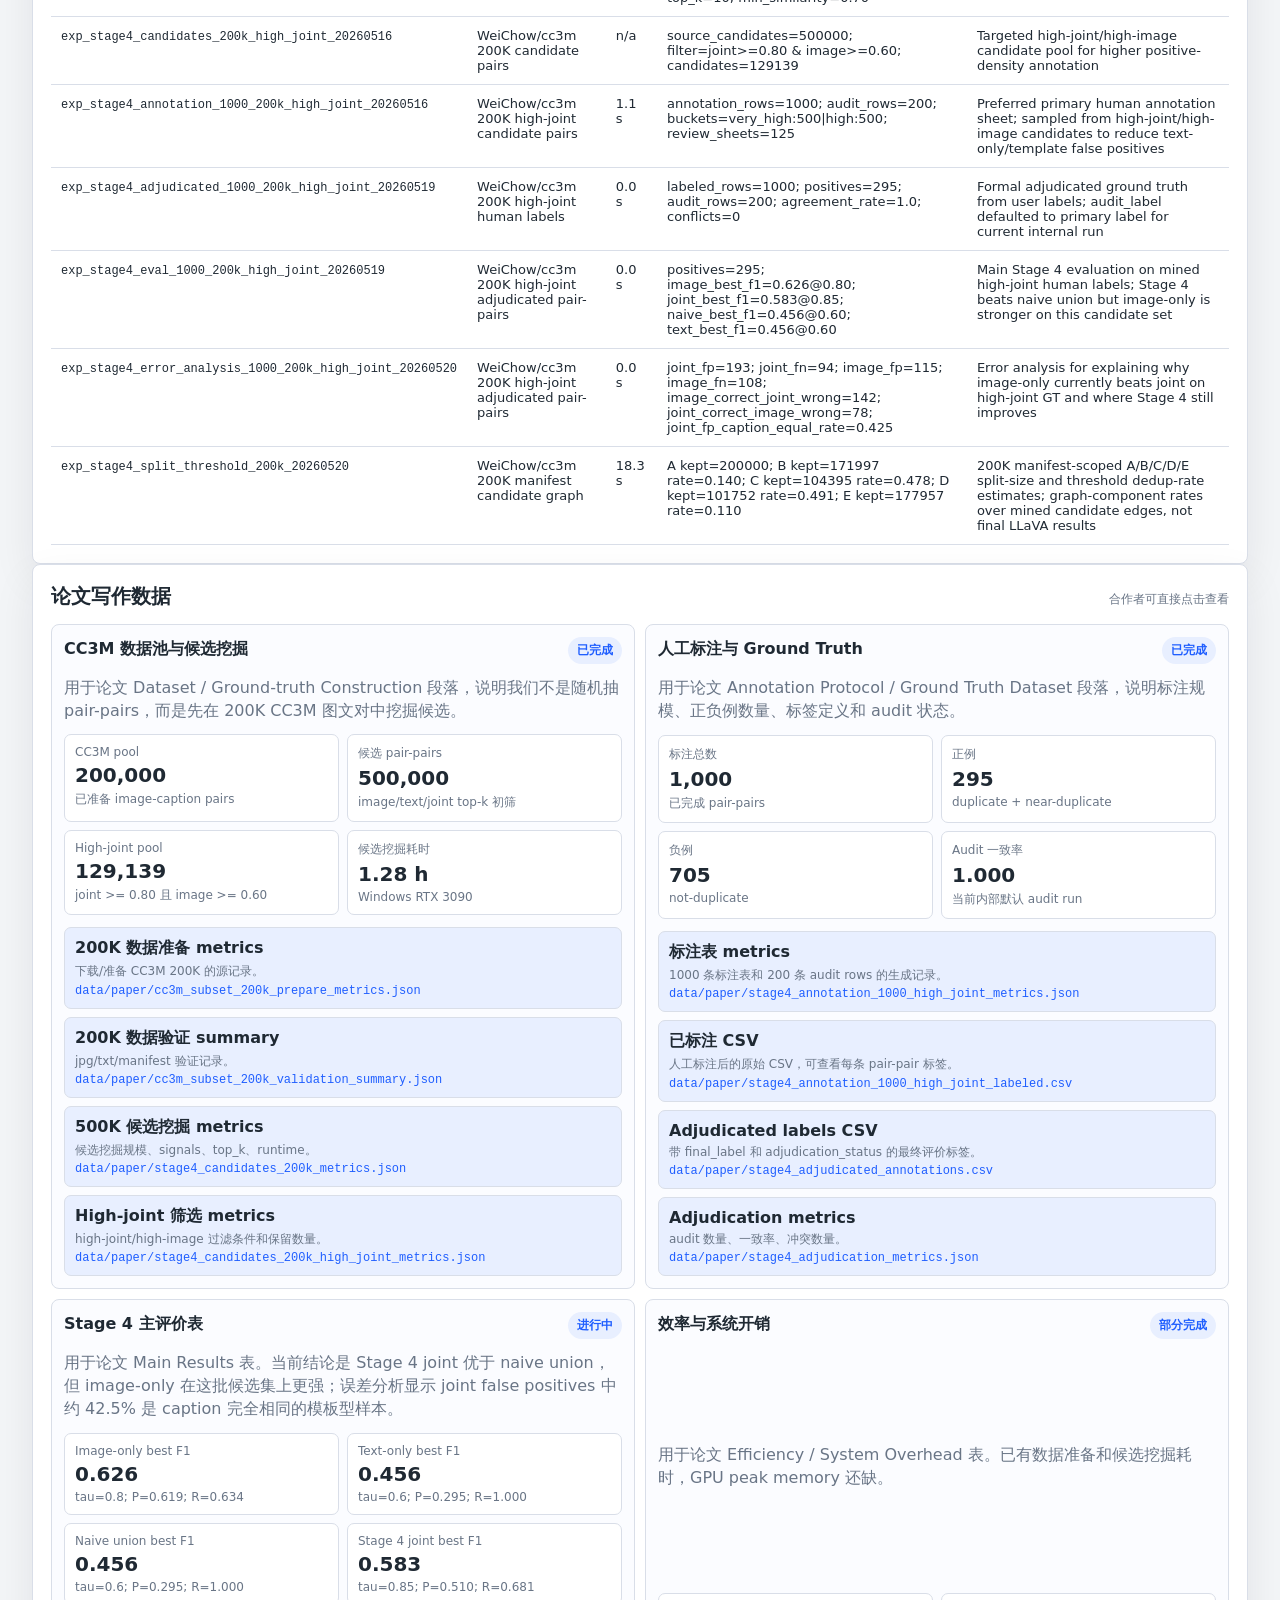
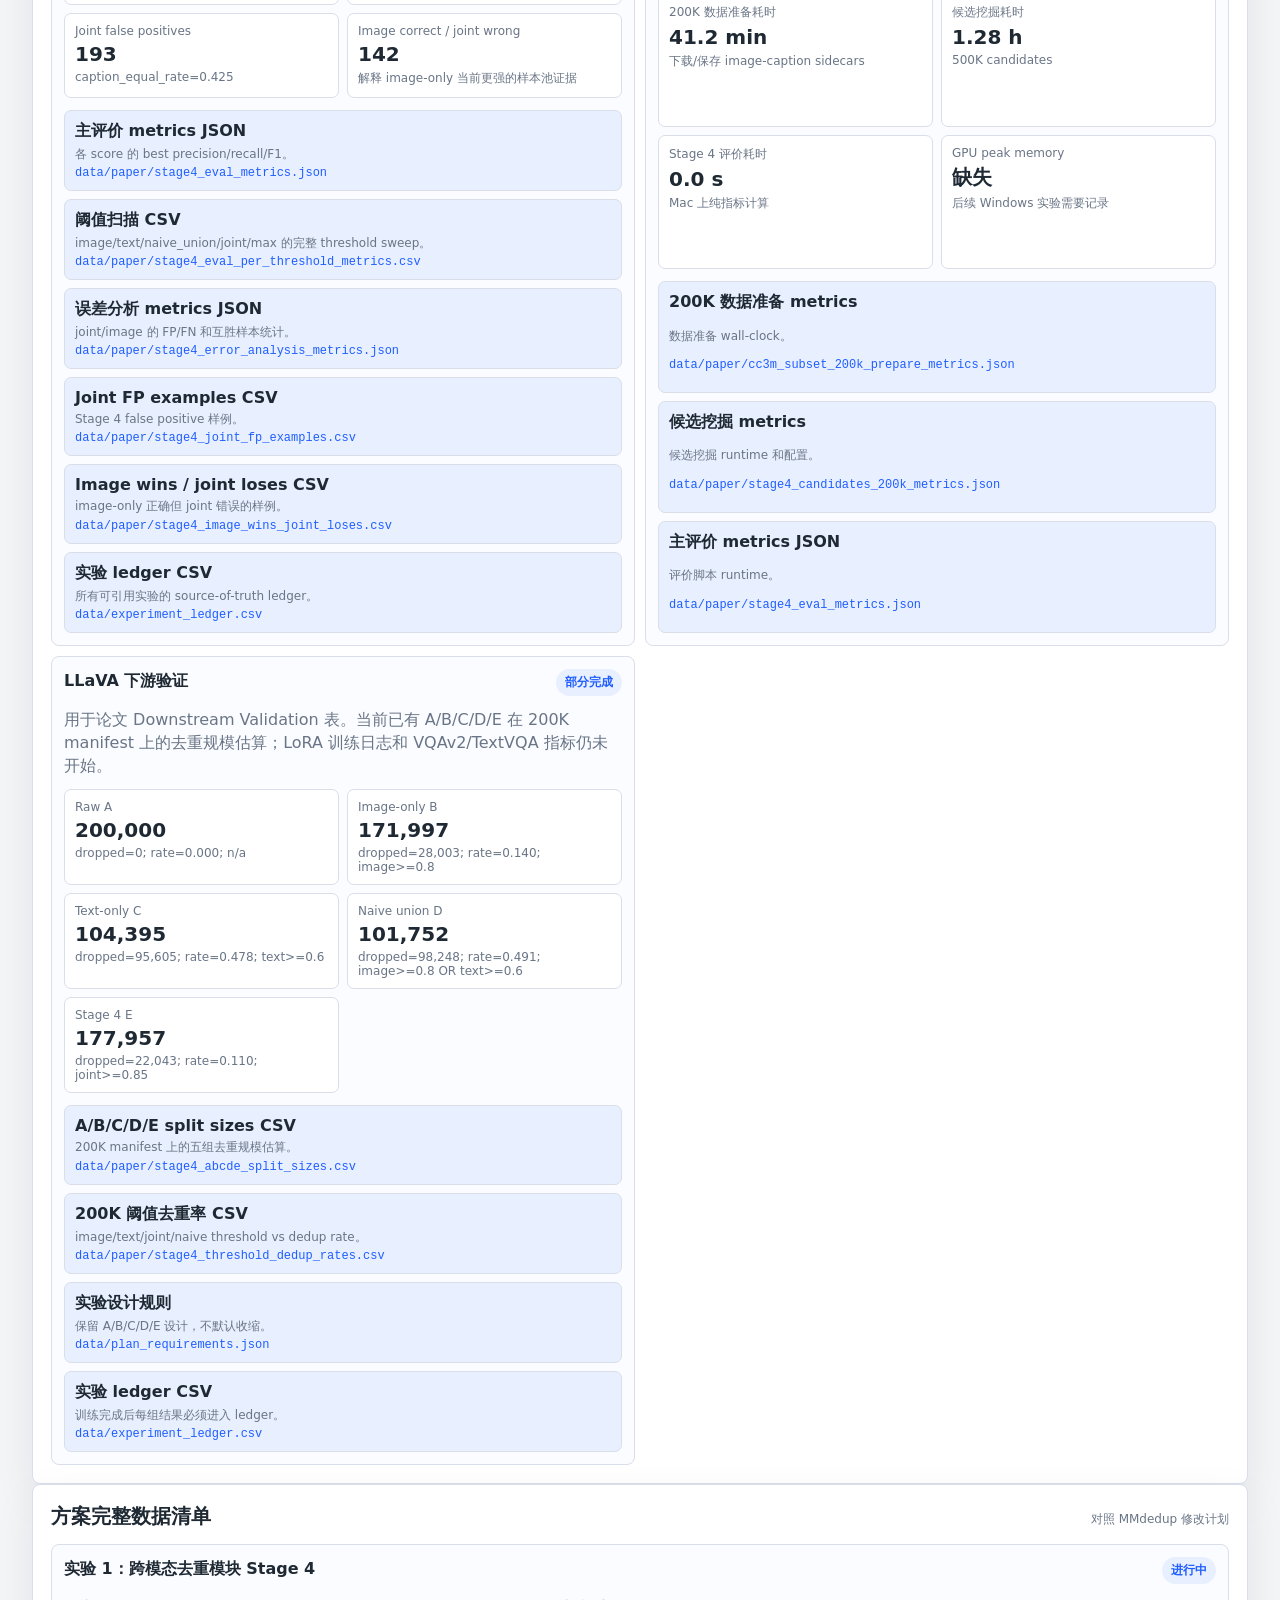
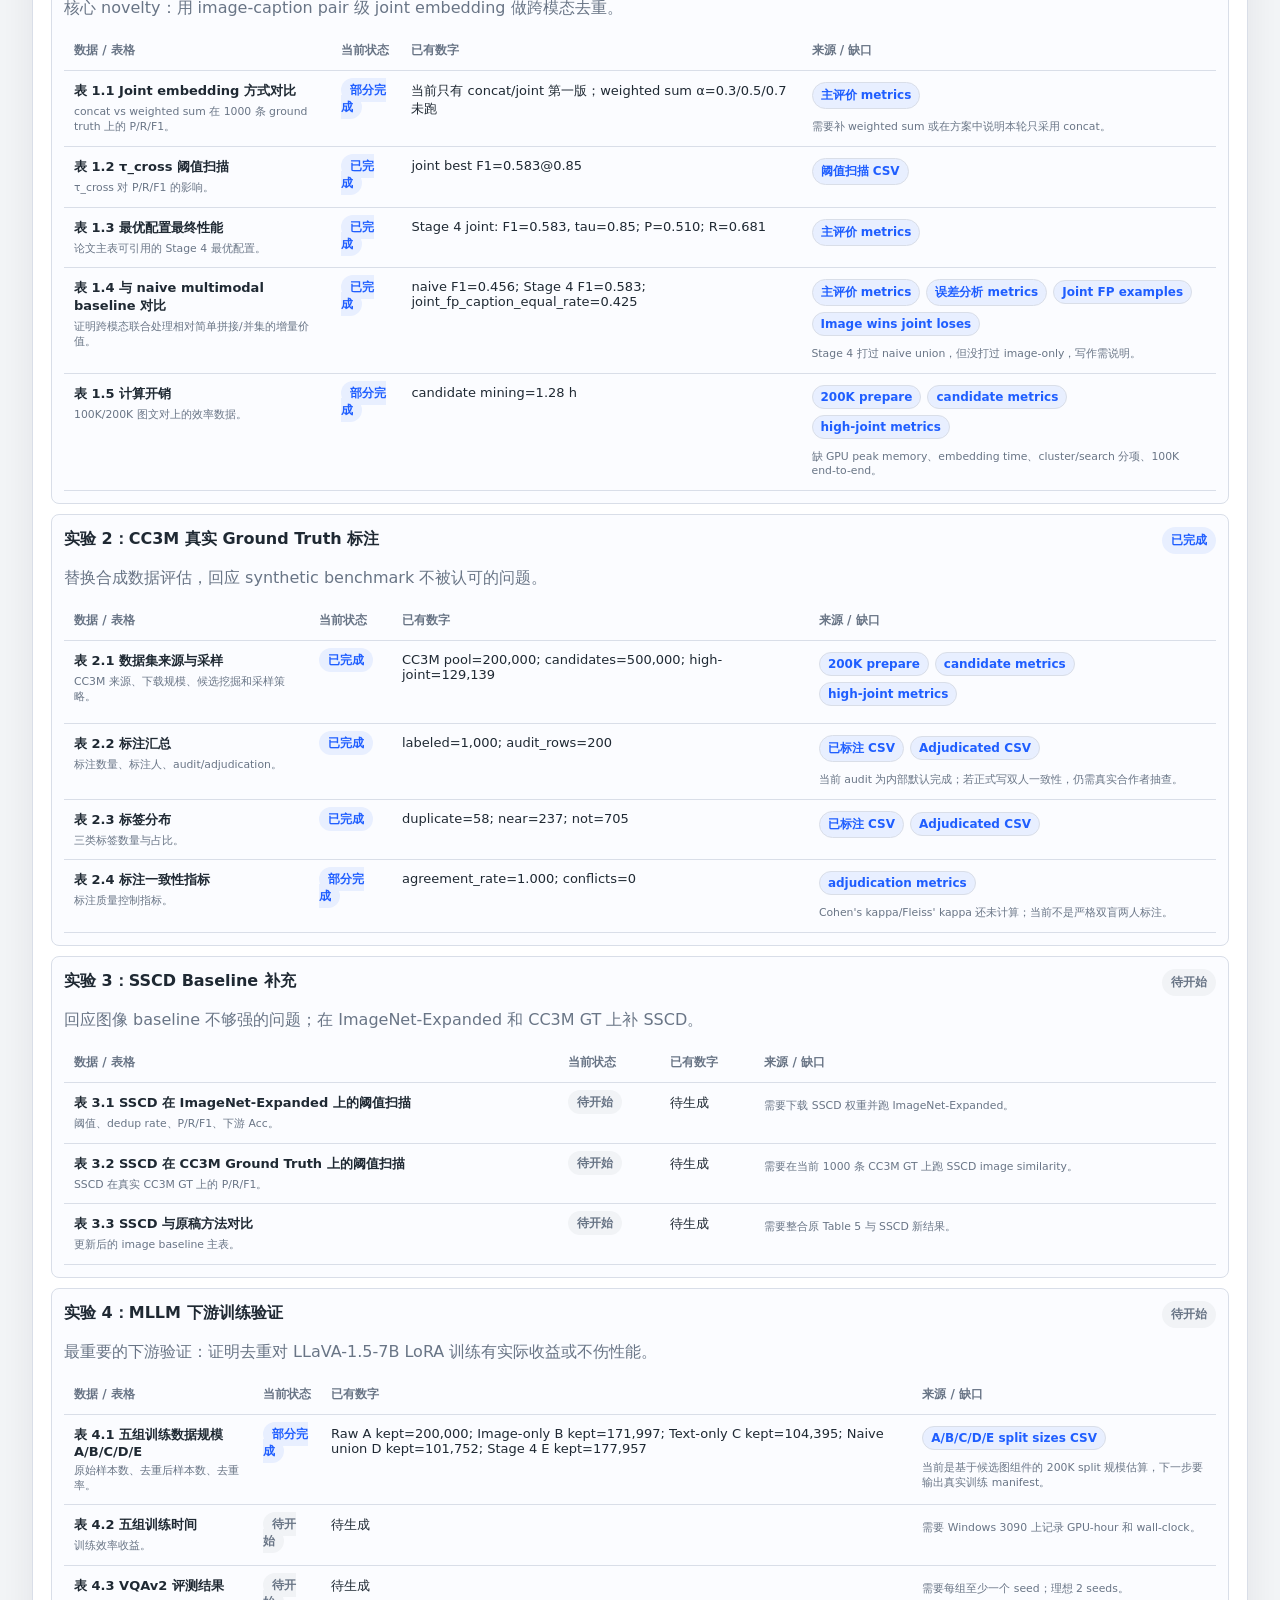
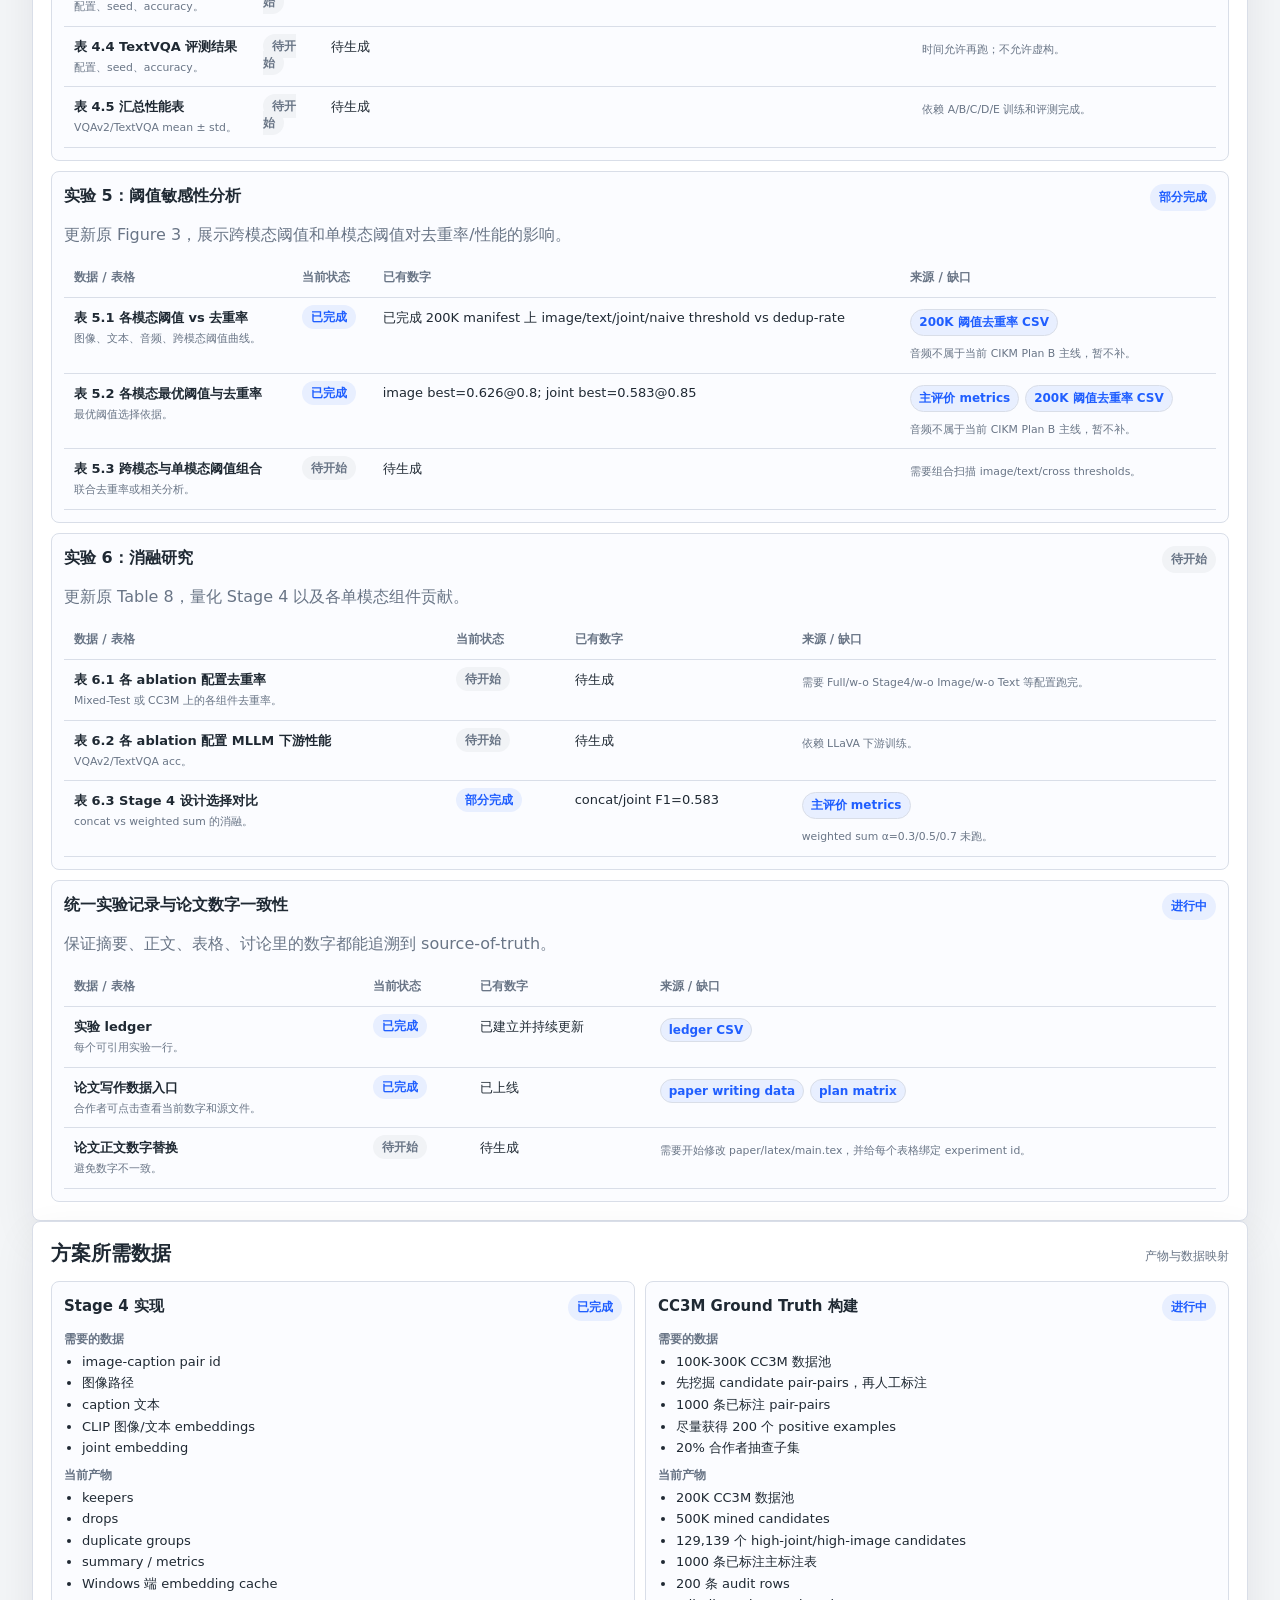
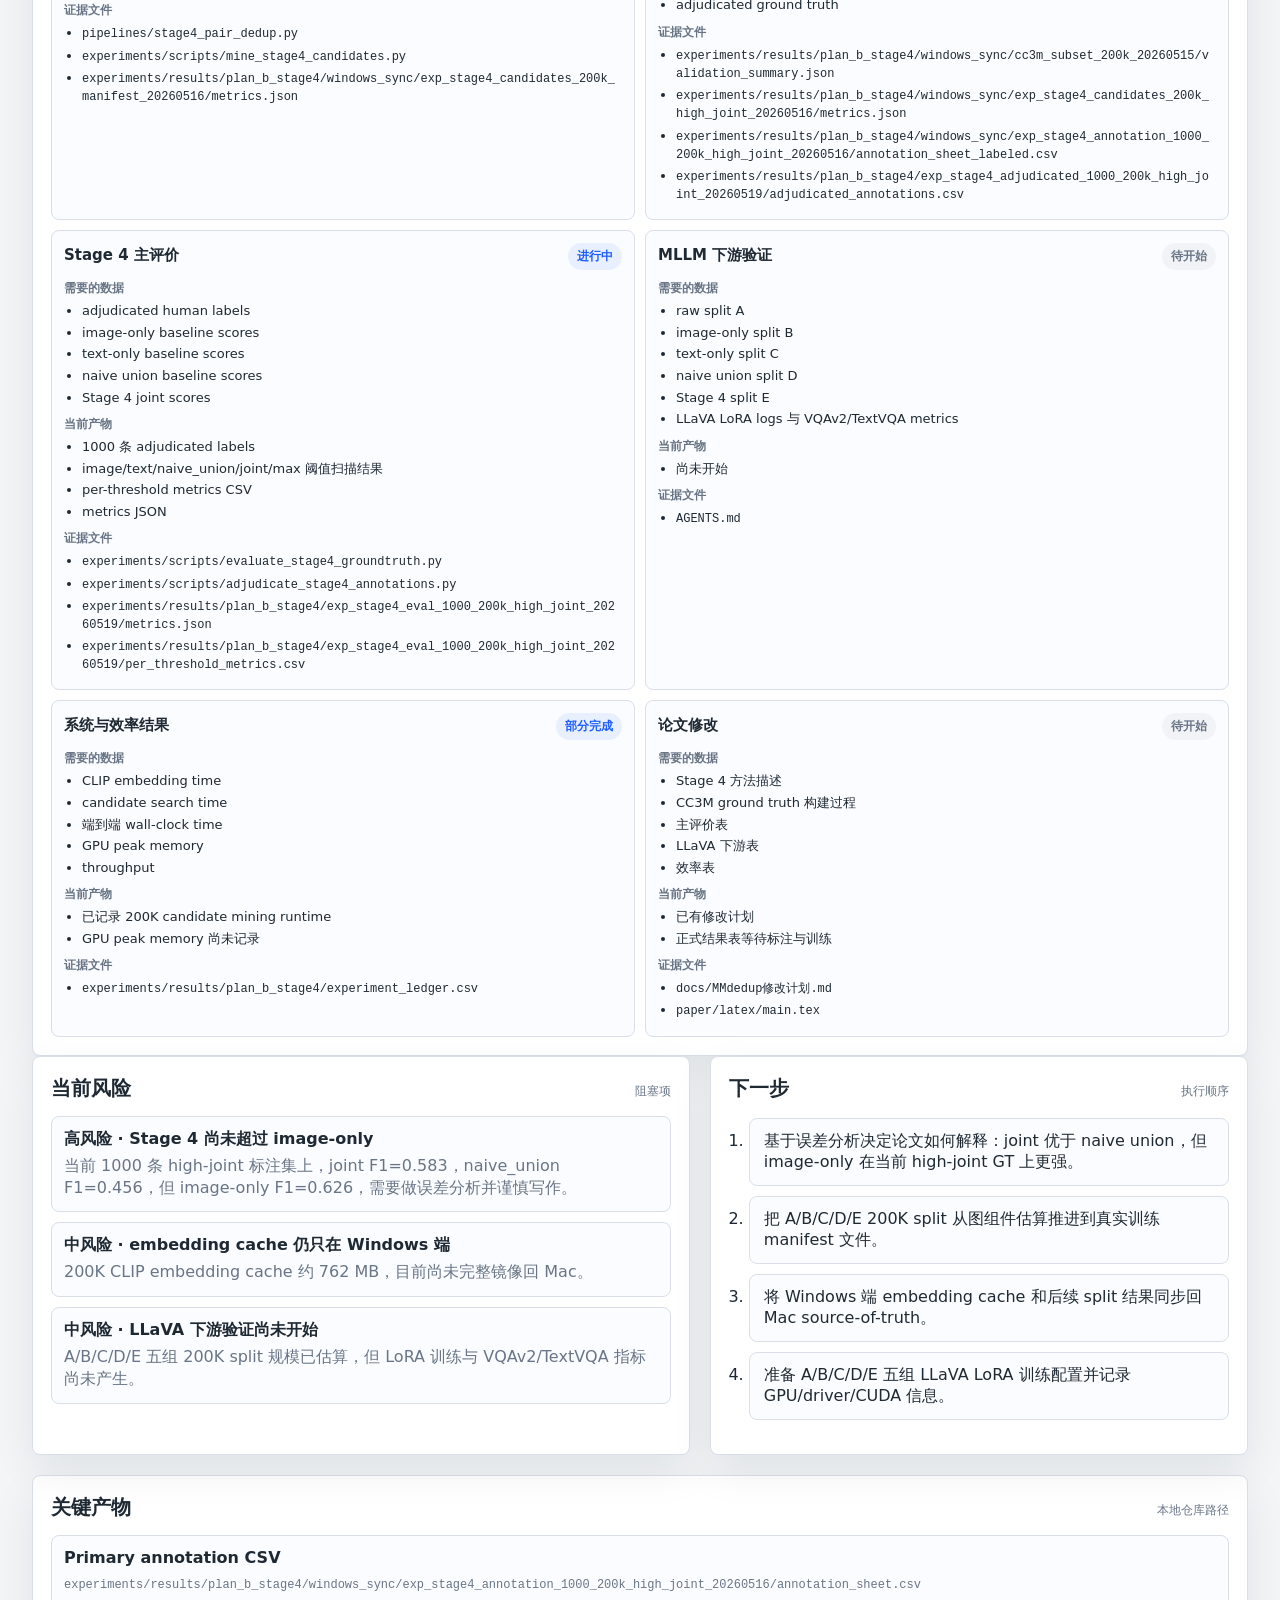
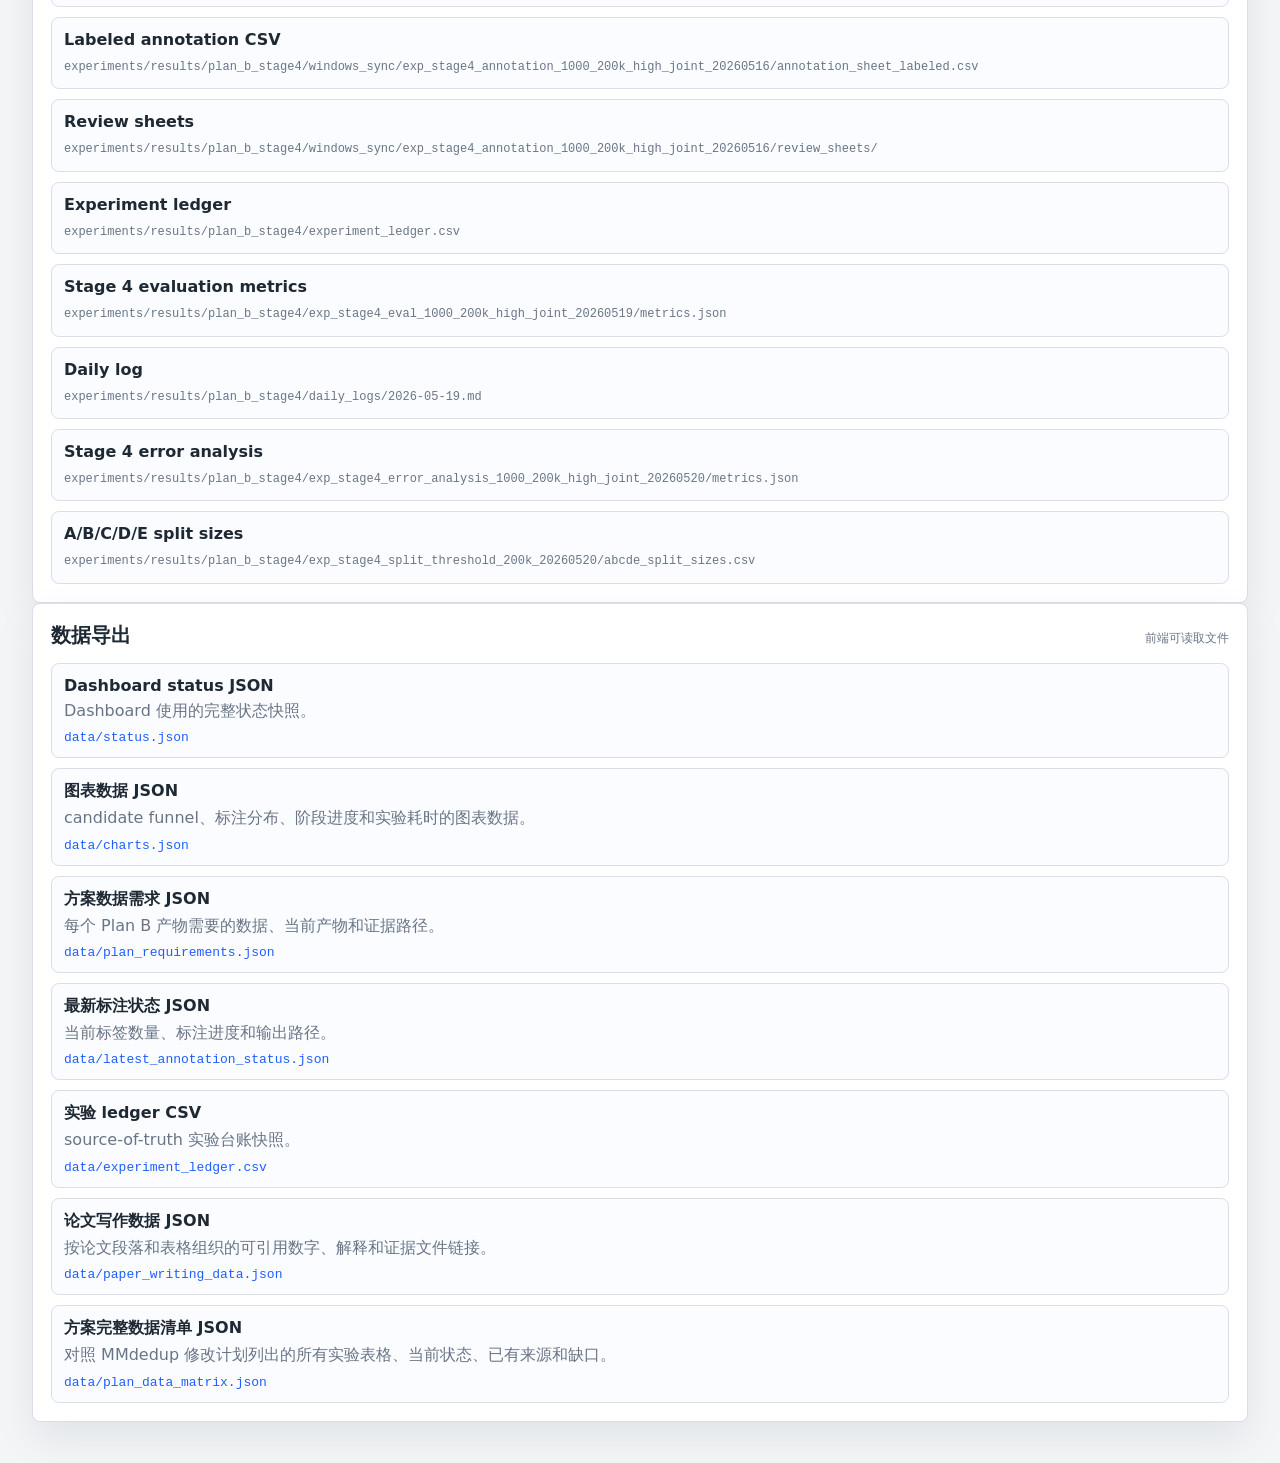
==== commit 02578f50: "Add plan-required Stage 4 data exports" ====
--- a/docs/stage4_dashboard/index.html
+++ b/docs/stage4_dashboard/index.html
@@ -65,6 +65,14 @@
         <article class="chart-card">
           <h3>主评价最佳 F1</h3>
           <div id="stage4EvalChart" class="bar-chart compact"></div>
+        </article>
+        <article class="chart-card">
+          <h3>A/B/C/D/E 保留样本数</h3>
+          <div id="abcdeSplitChart" class="bar-chart compact"></div>
+        </article>
+        <article class="chart-card">
+          <h3>阈值去重率</h3>
+          <div id="thresholdDedupChart" class="bar-chart compact"></div>
         </article>
         <article class="chart-card">
           <h3>实验耗时</h3>
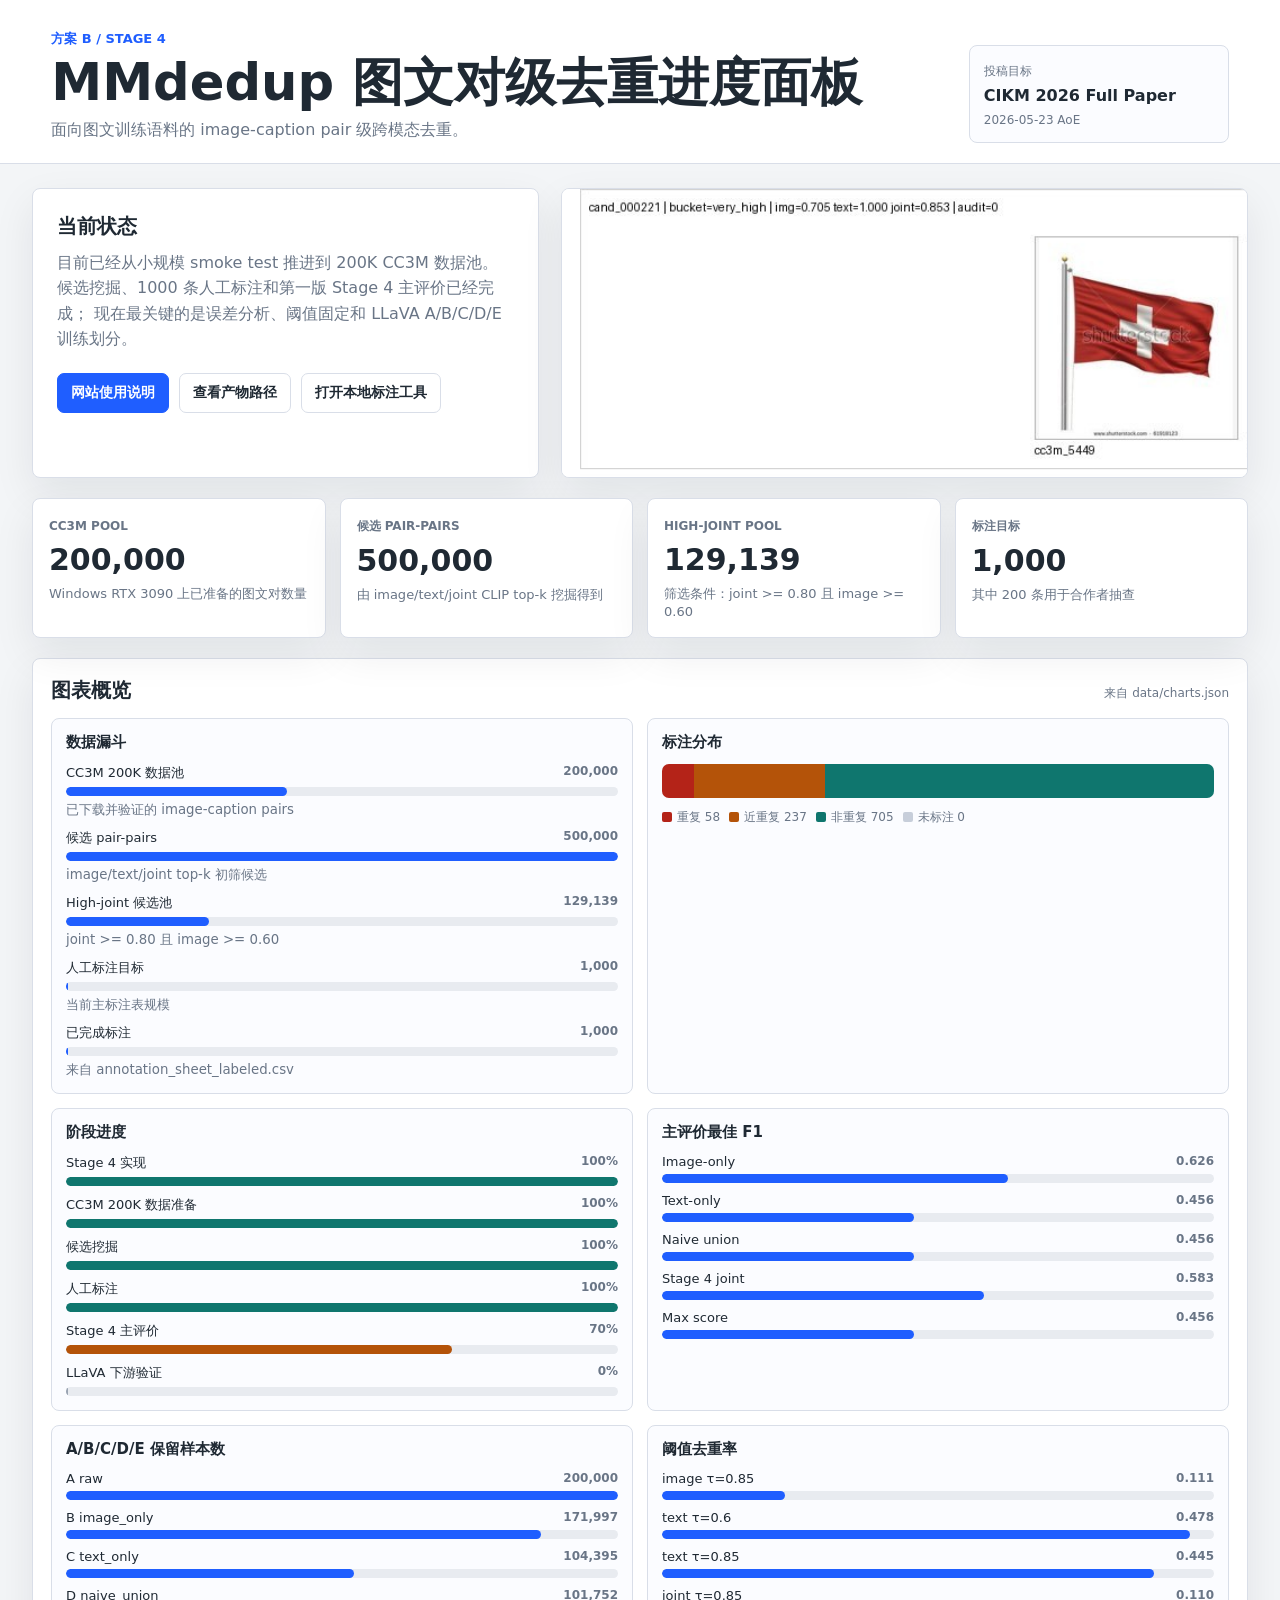
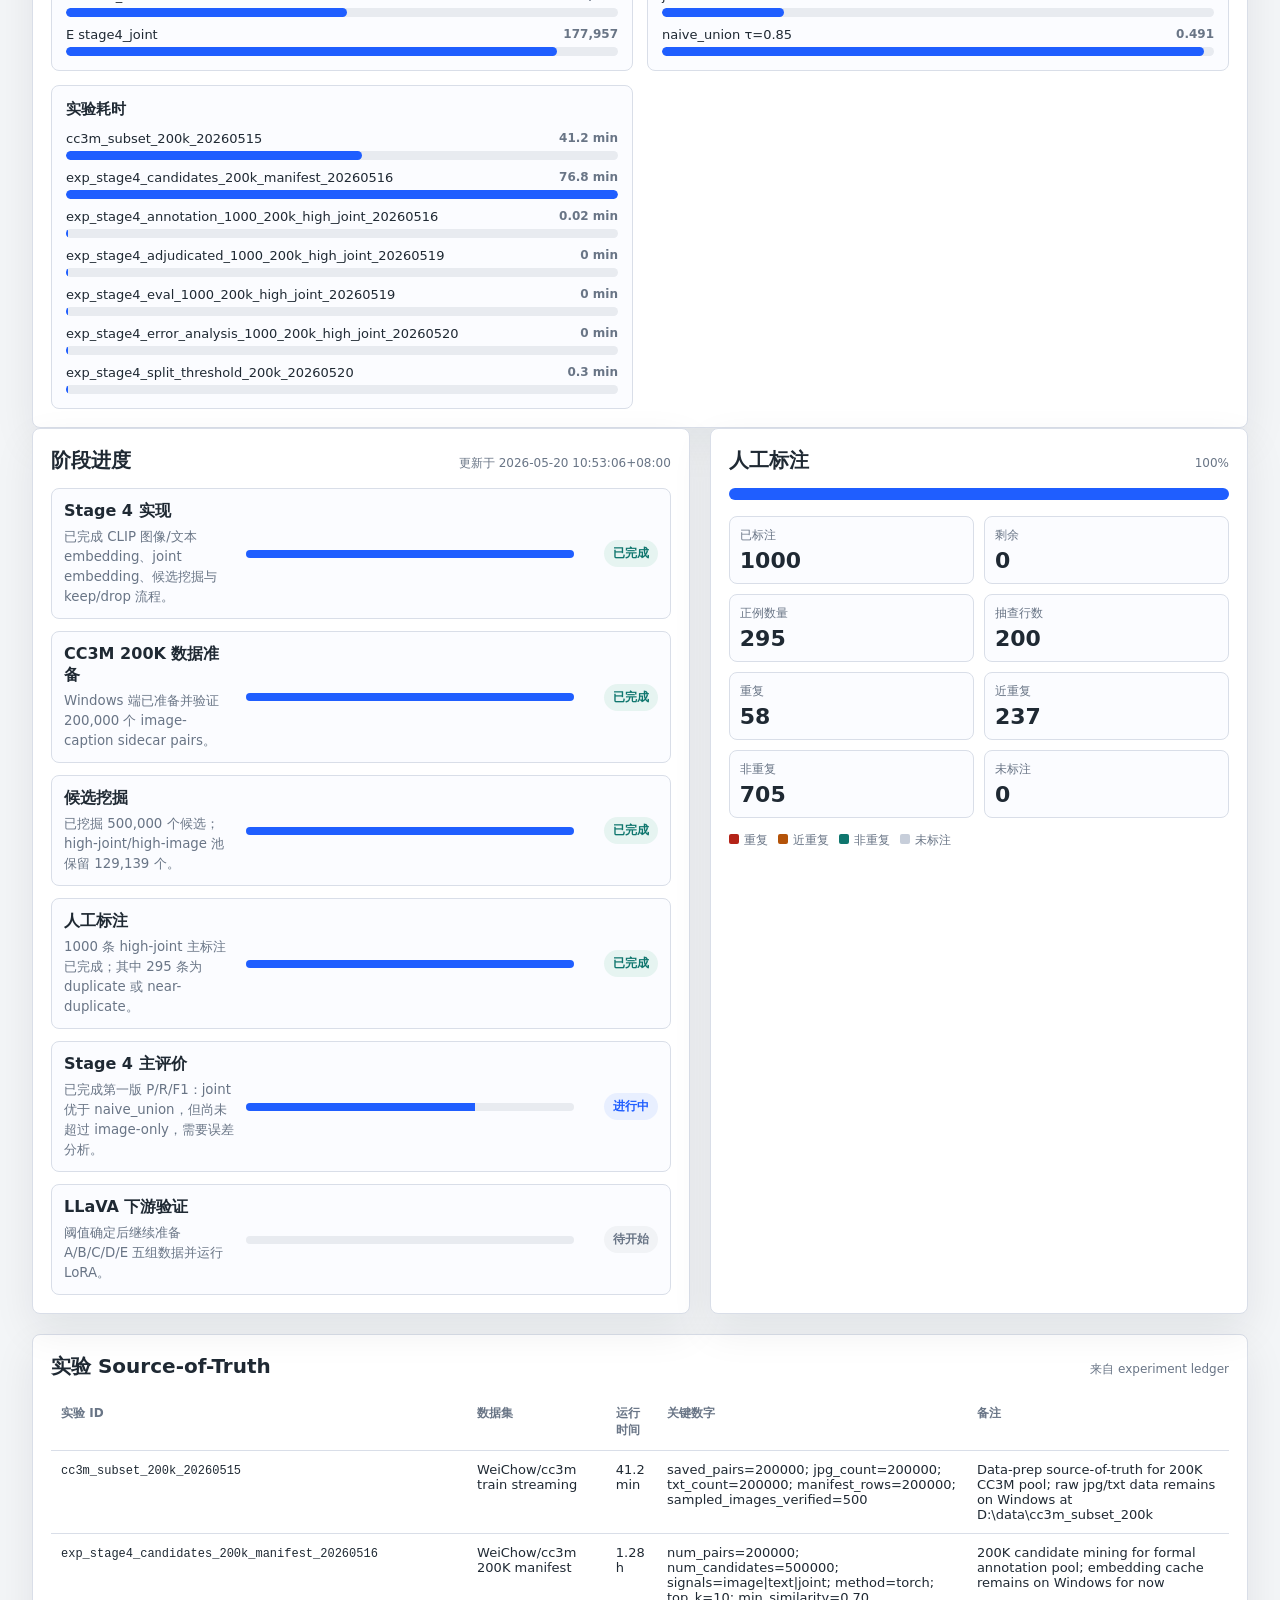
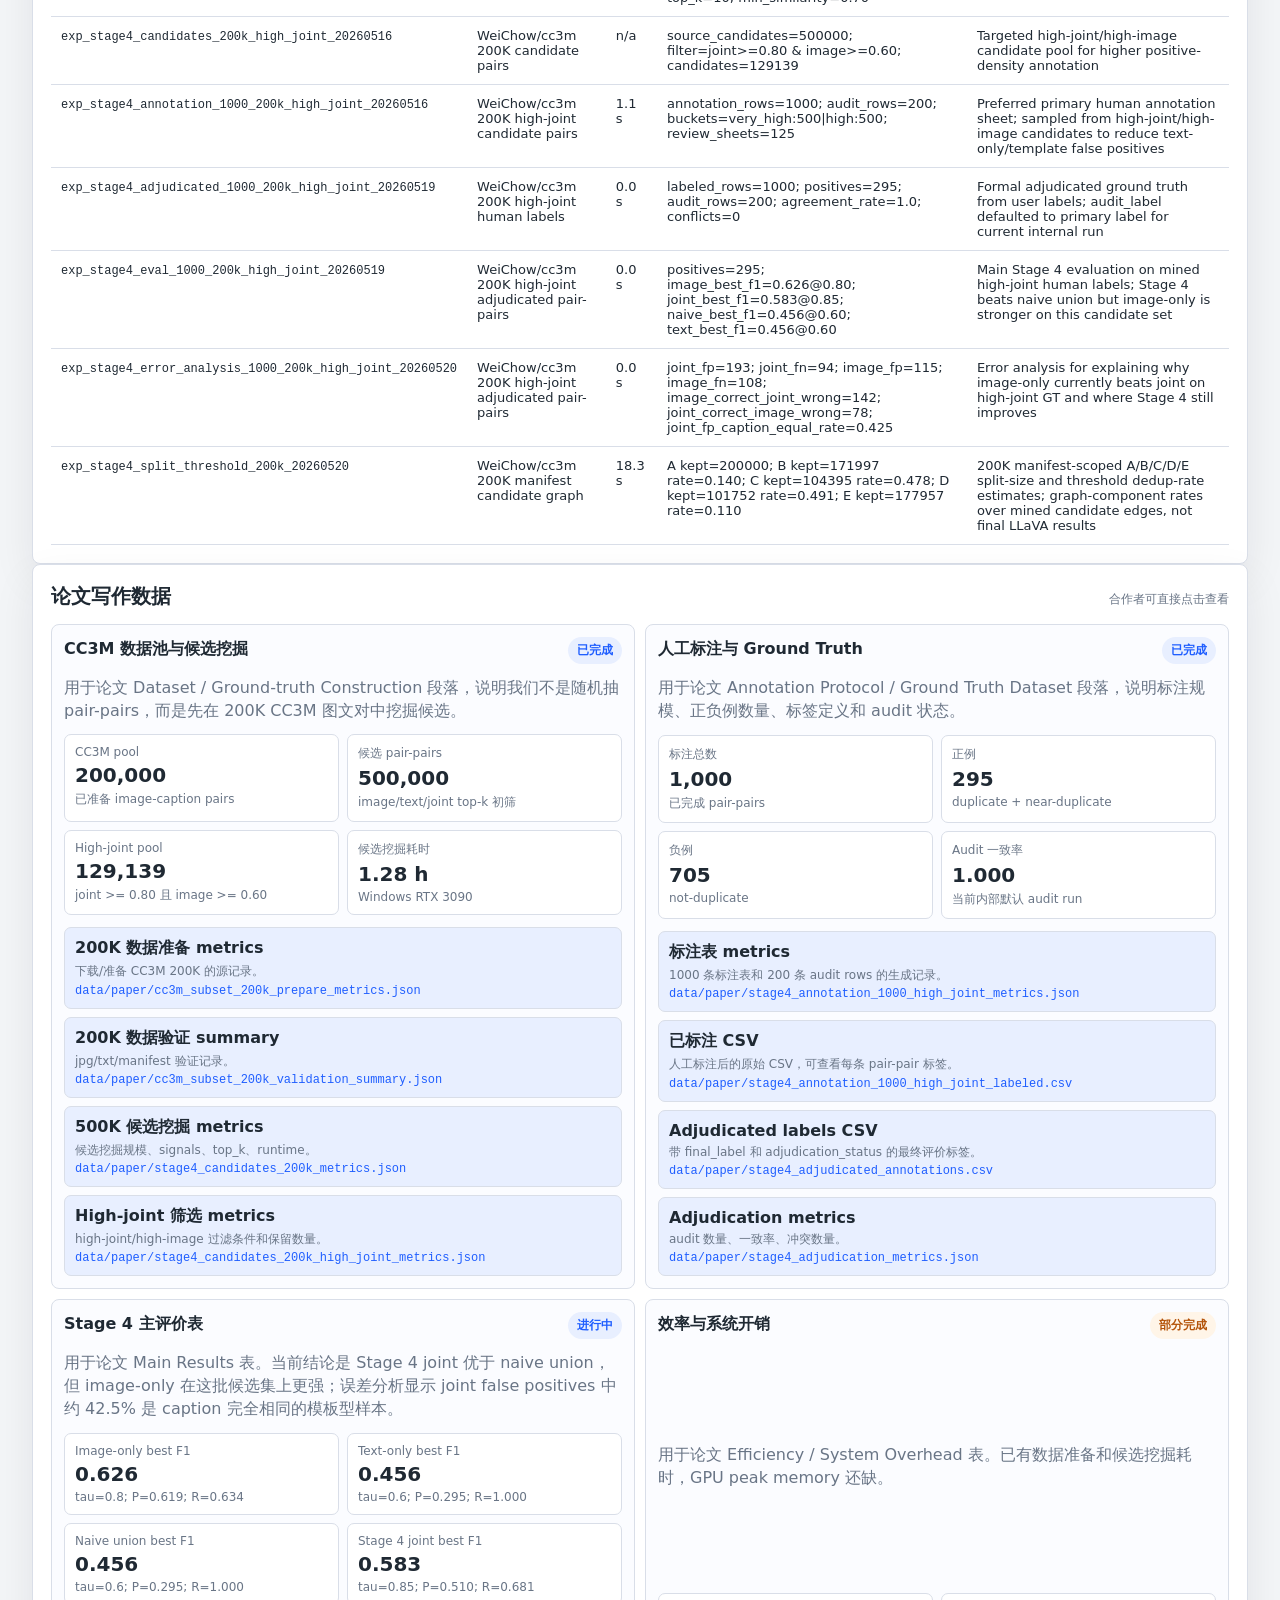
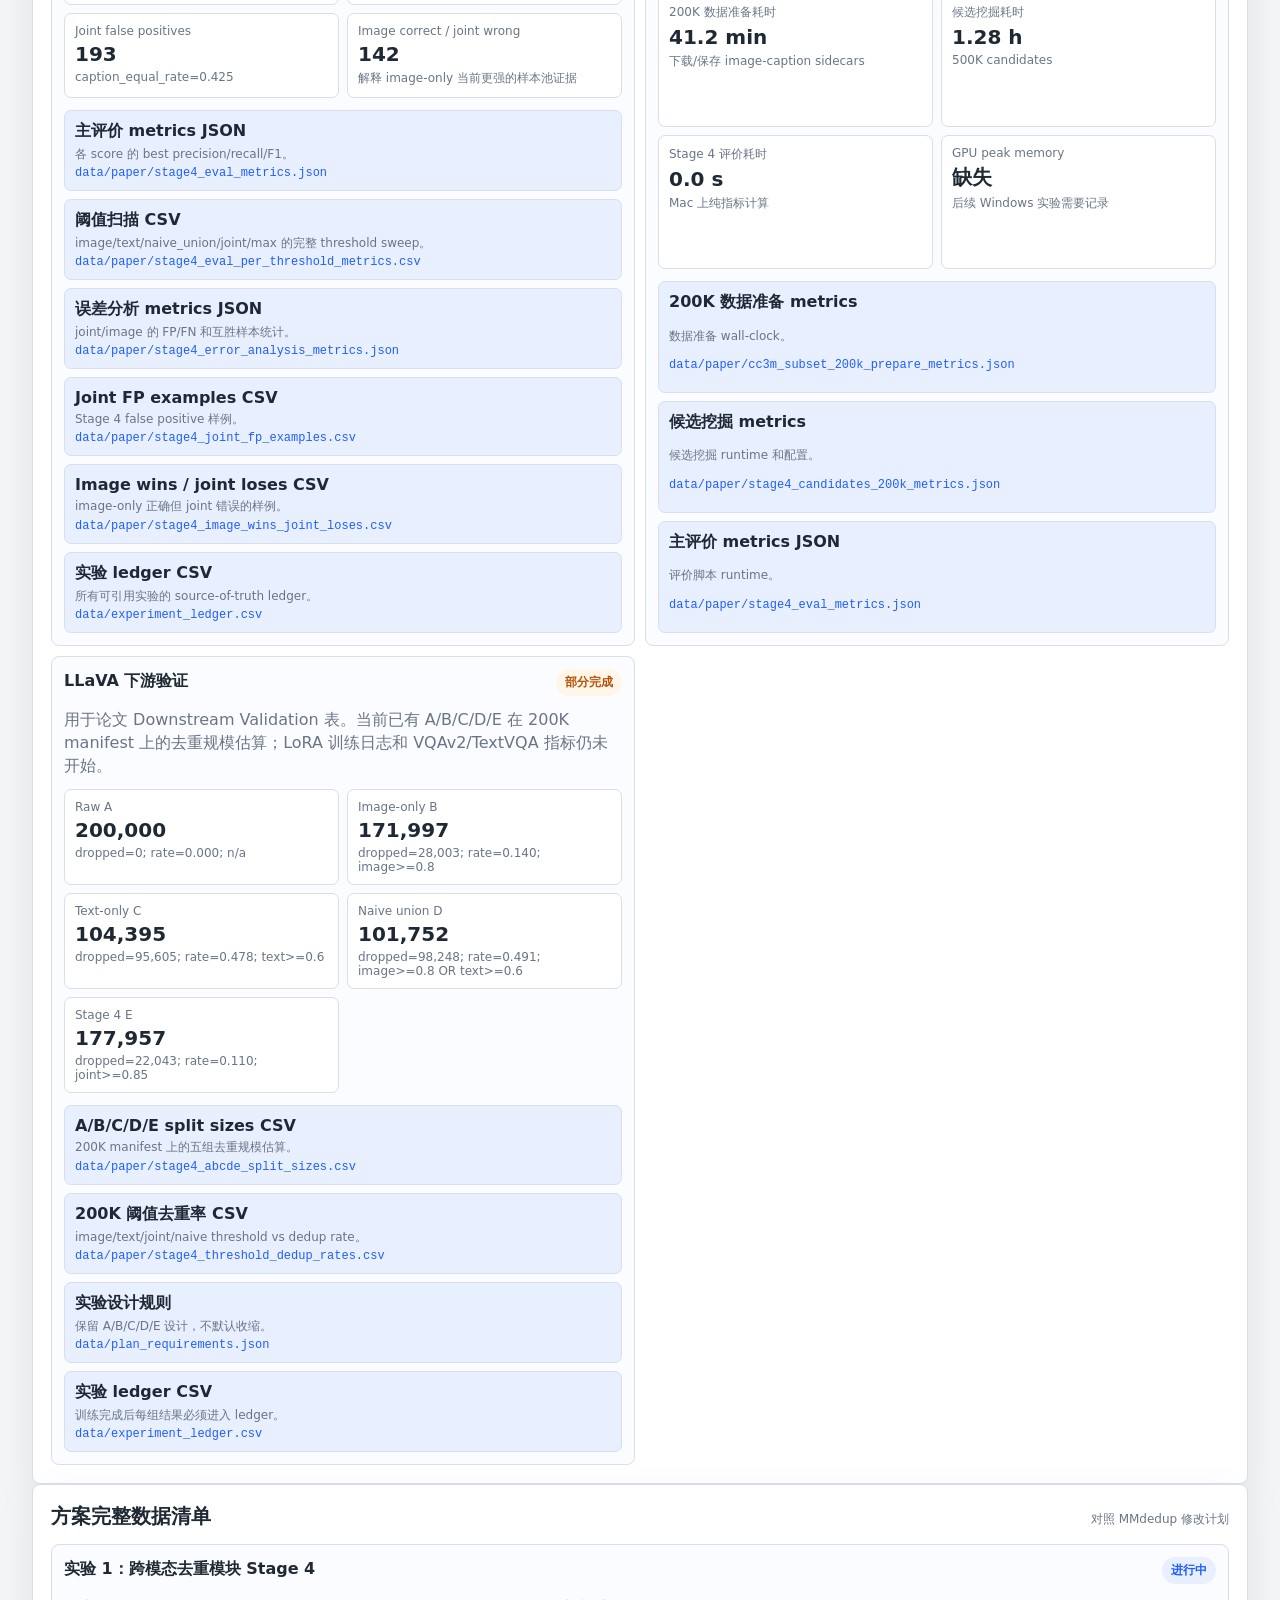
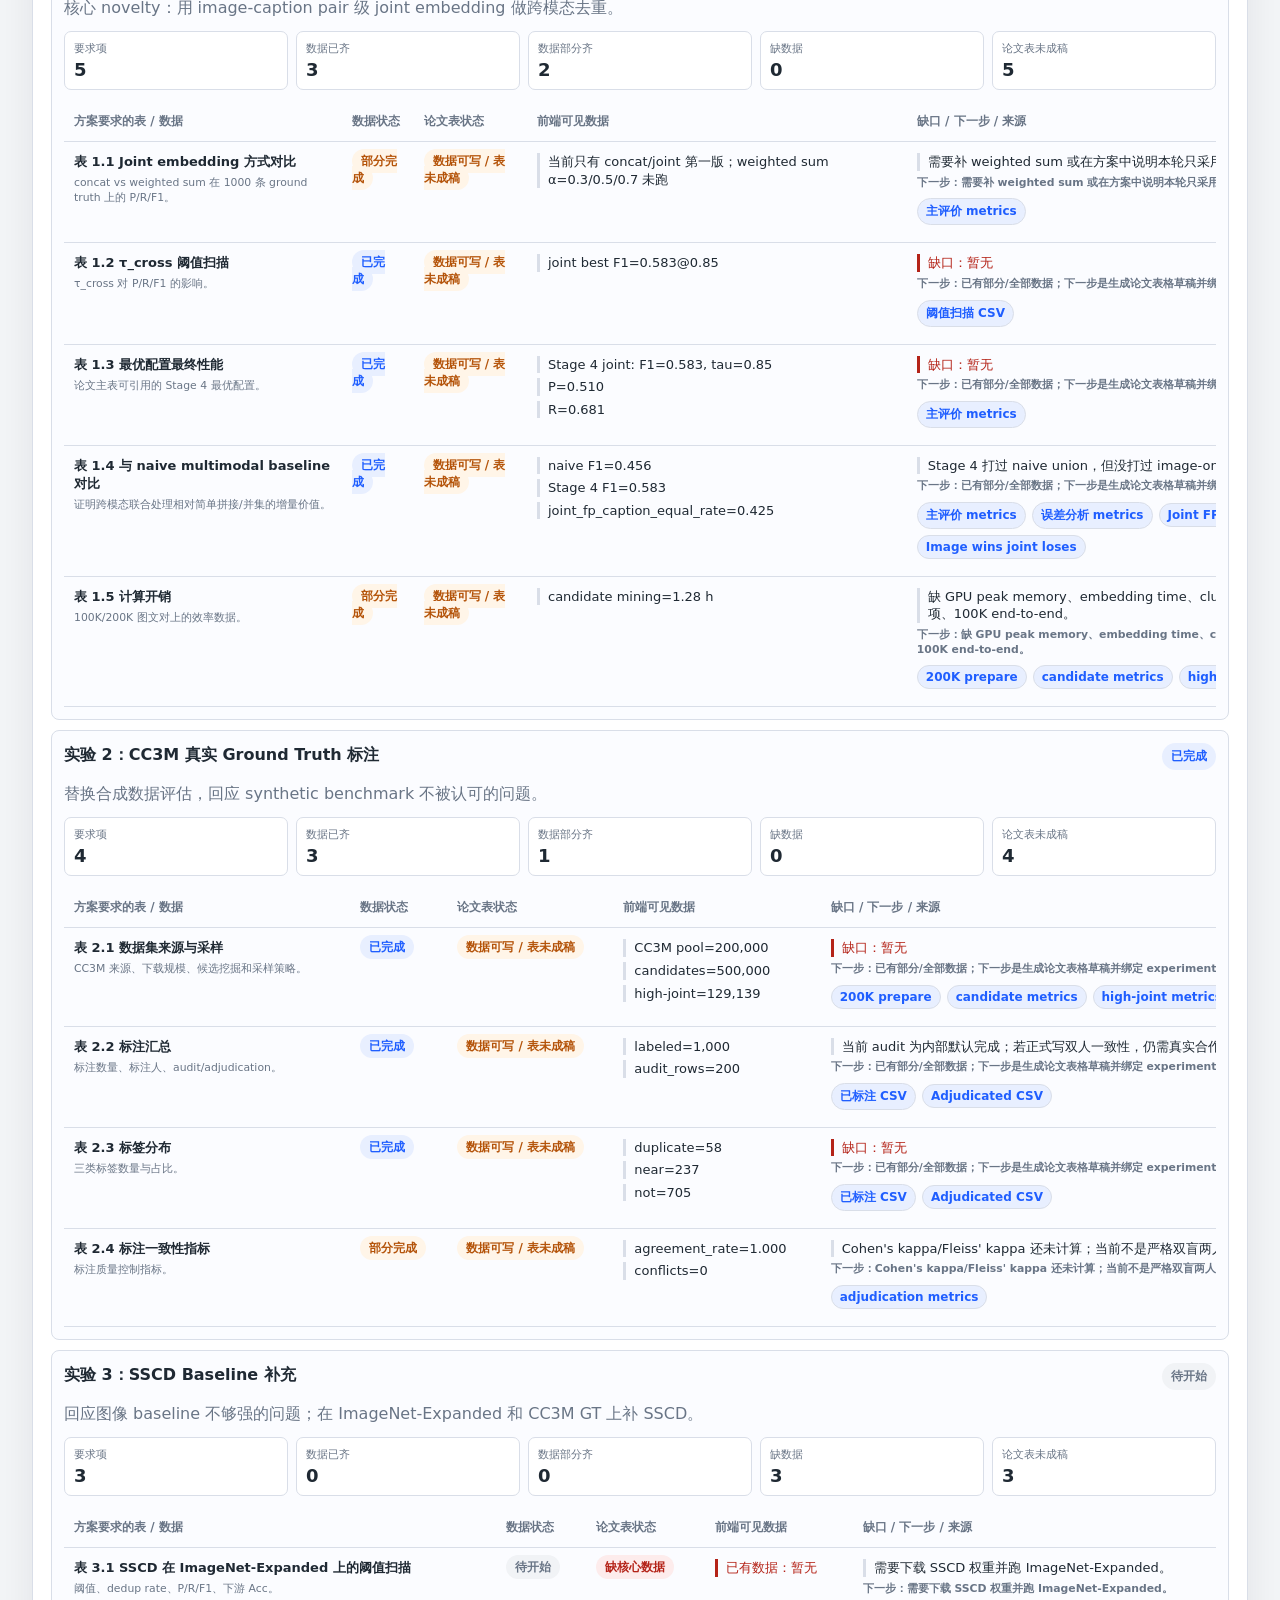
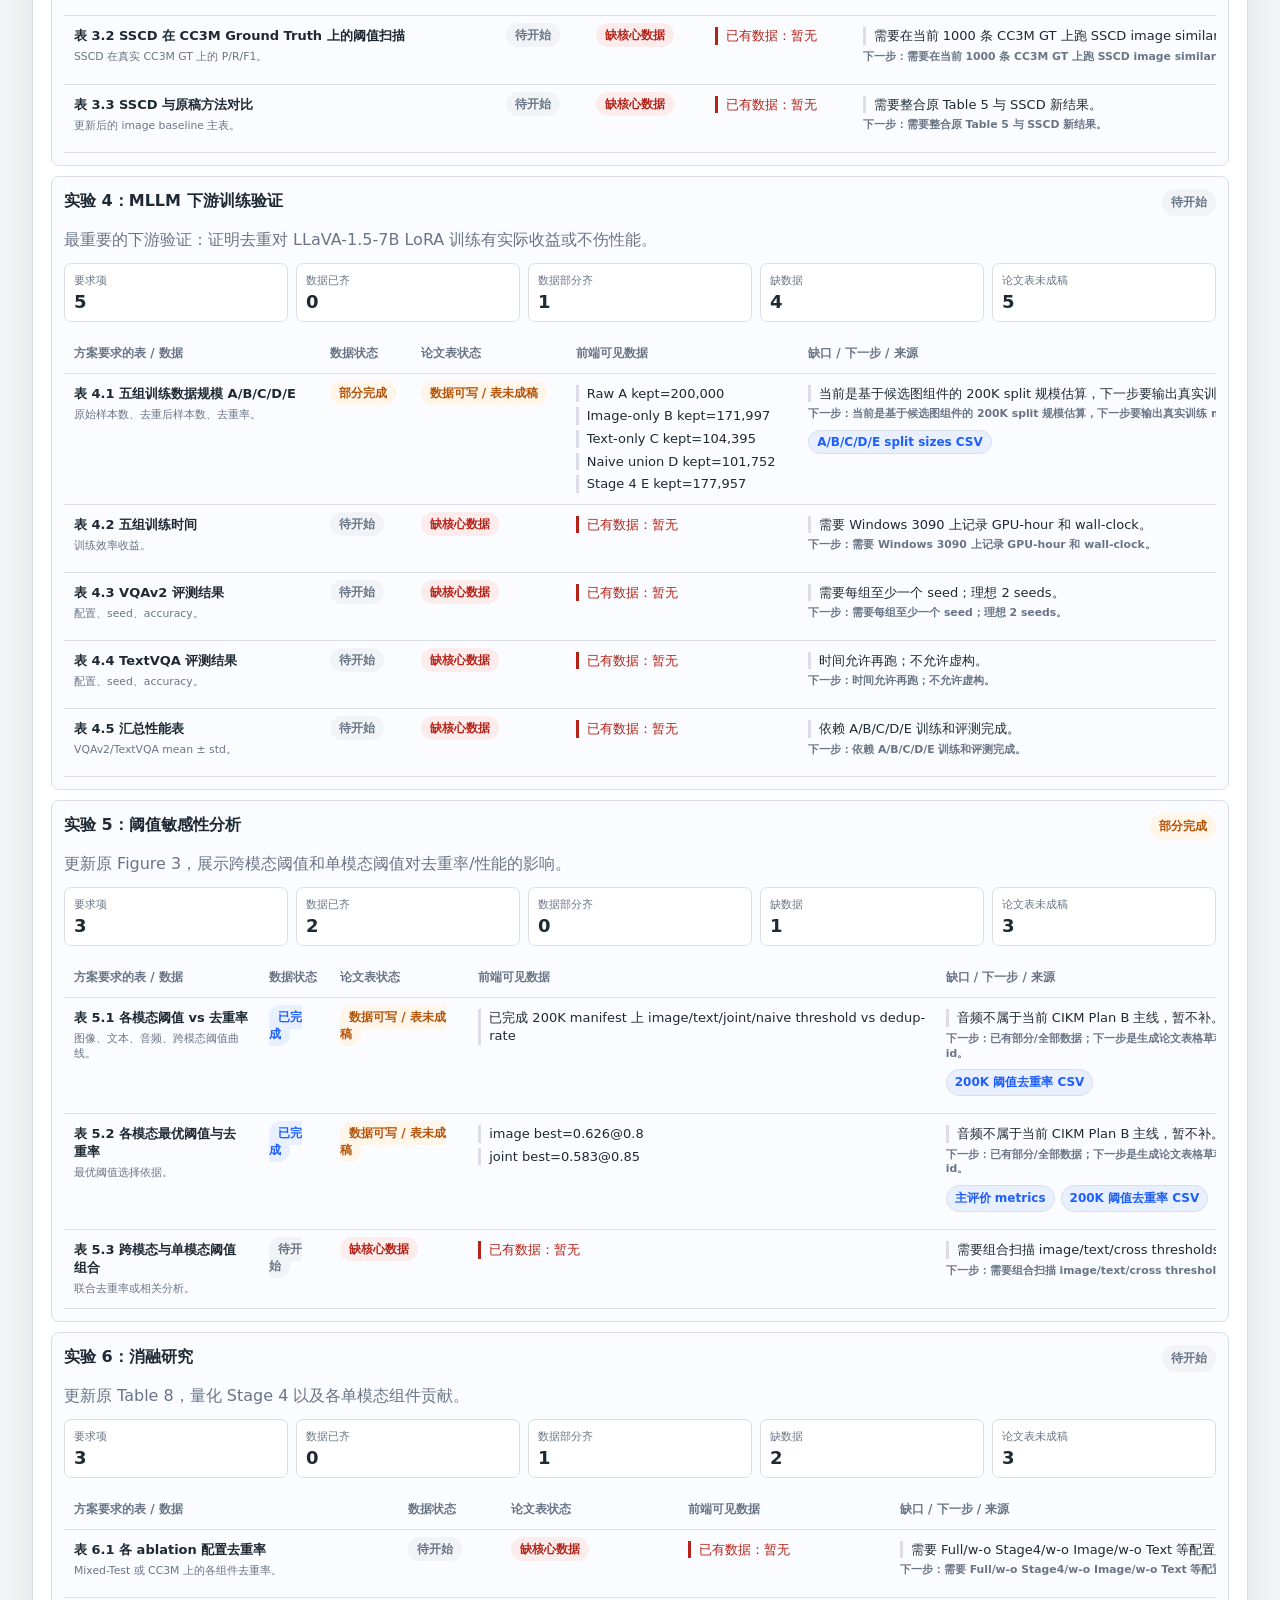
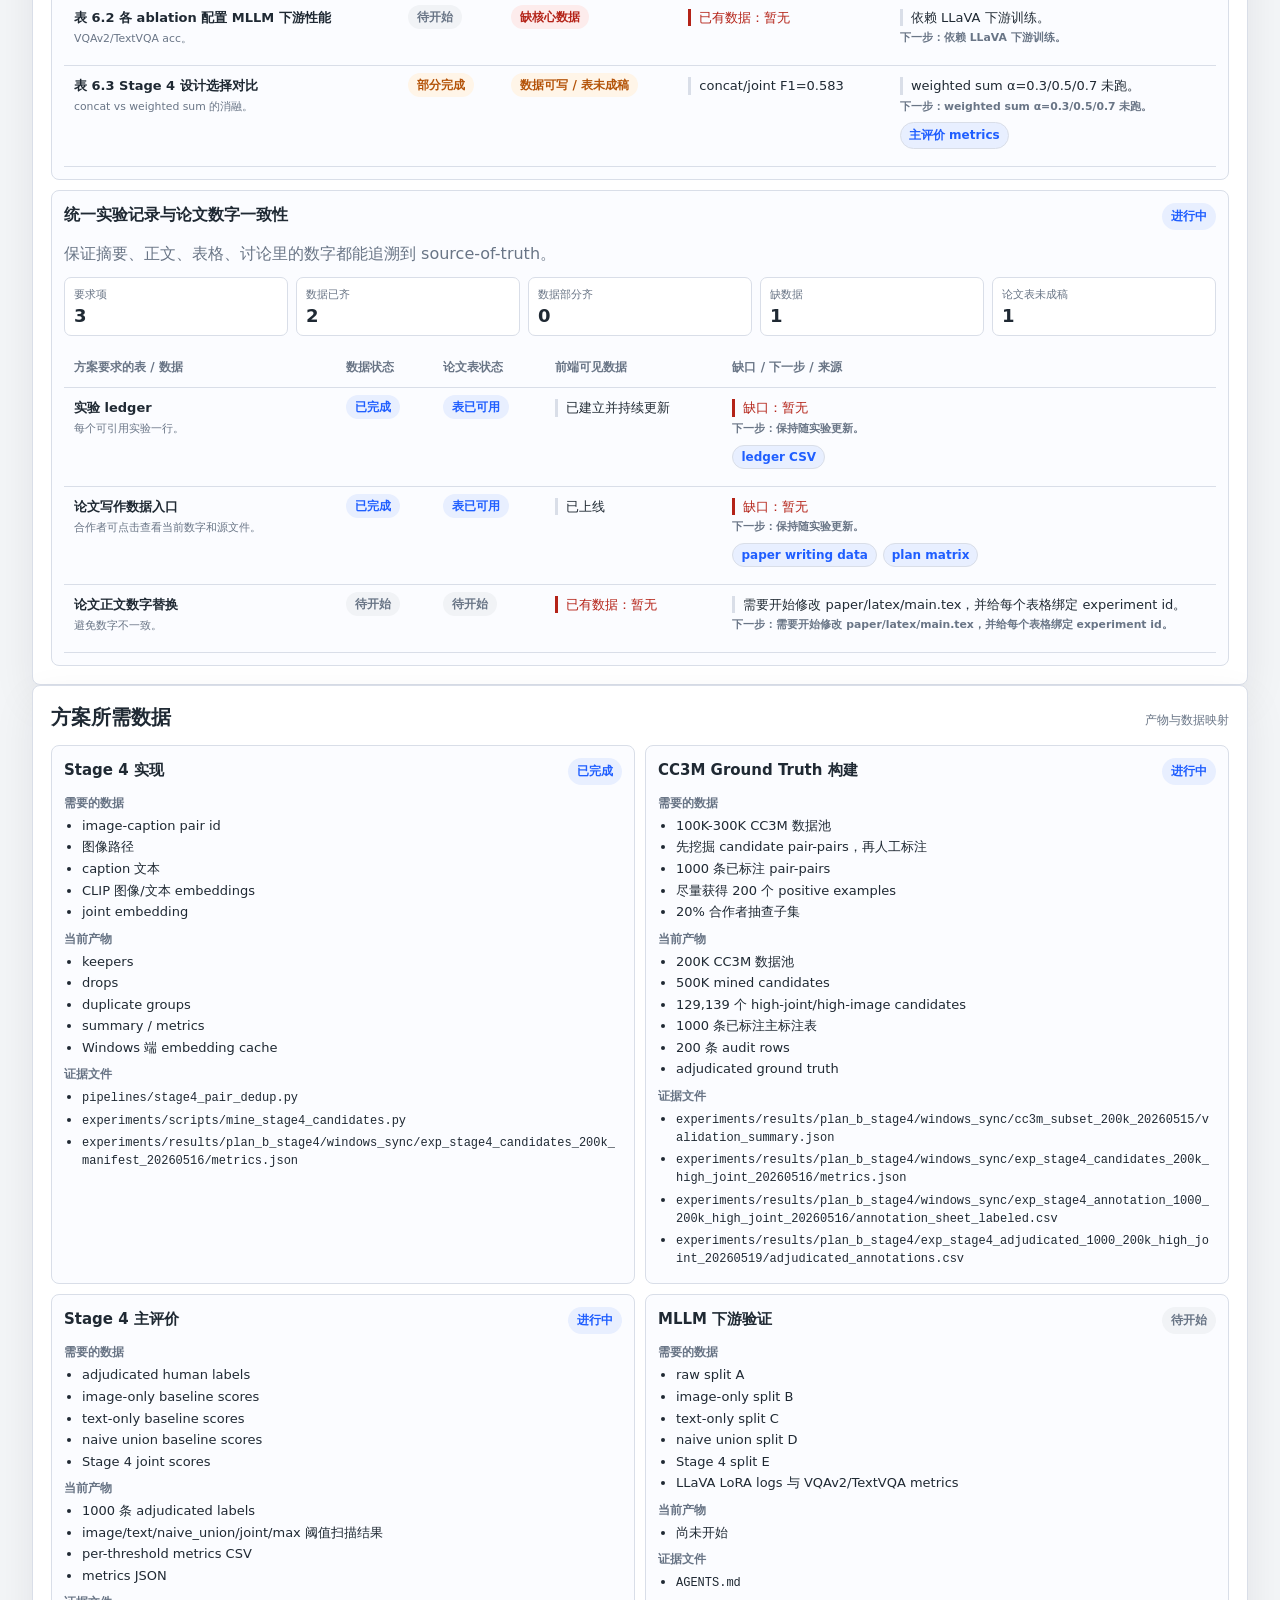
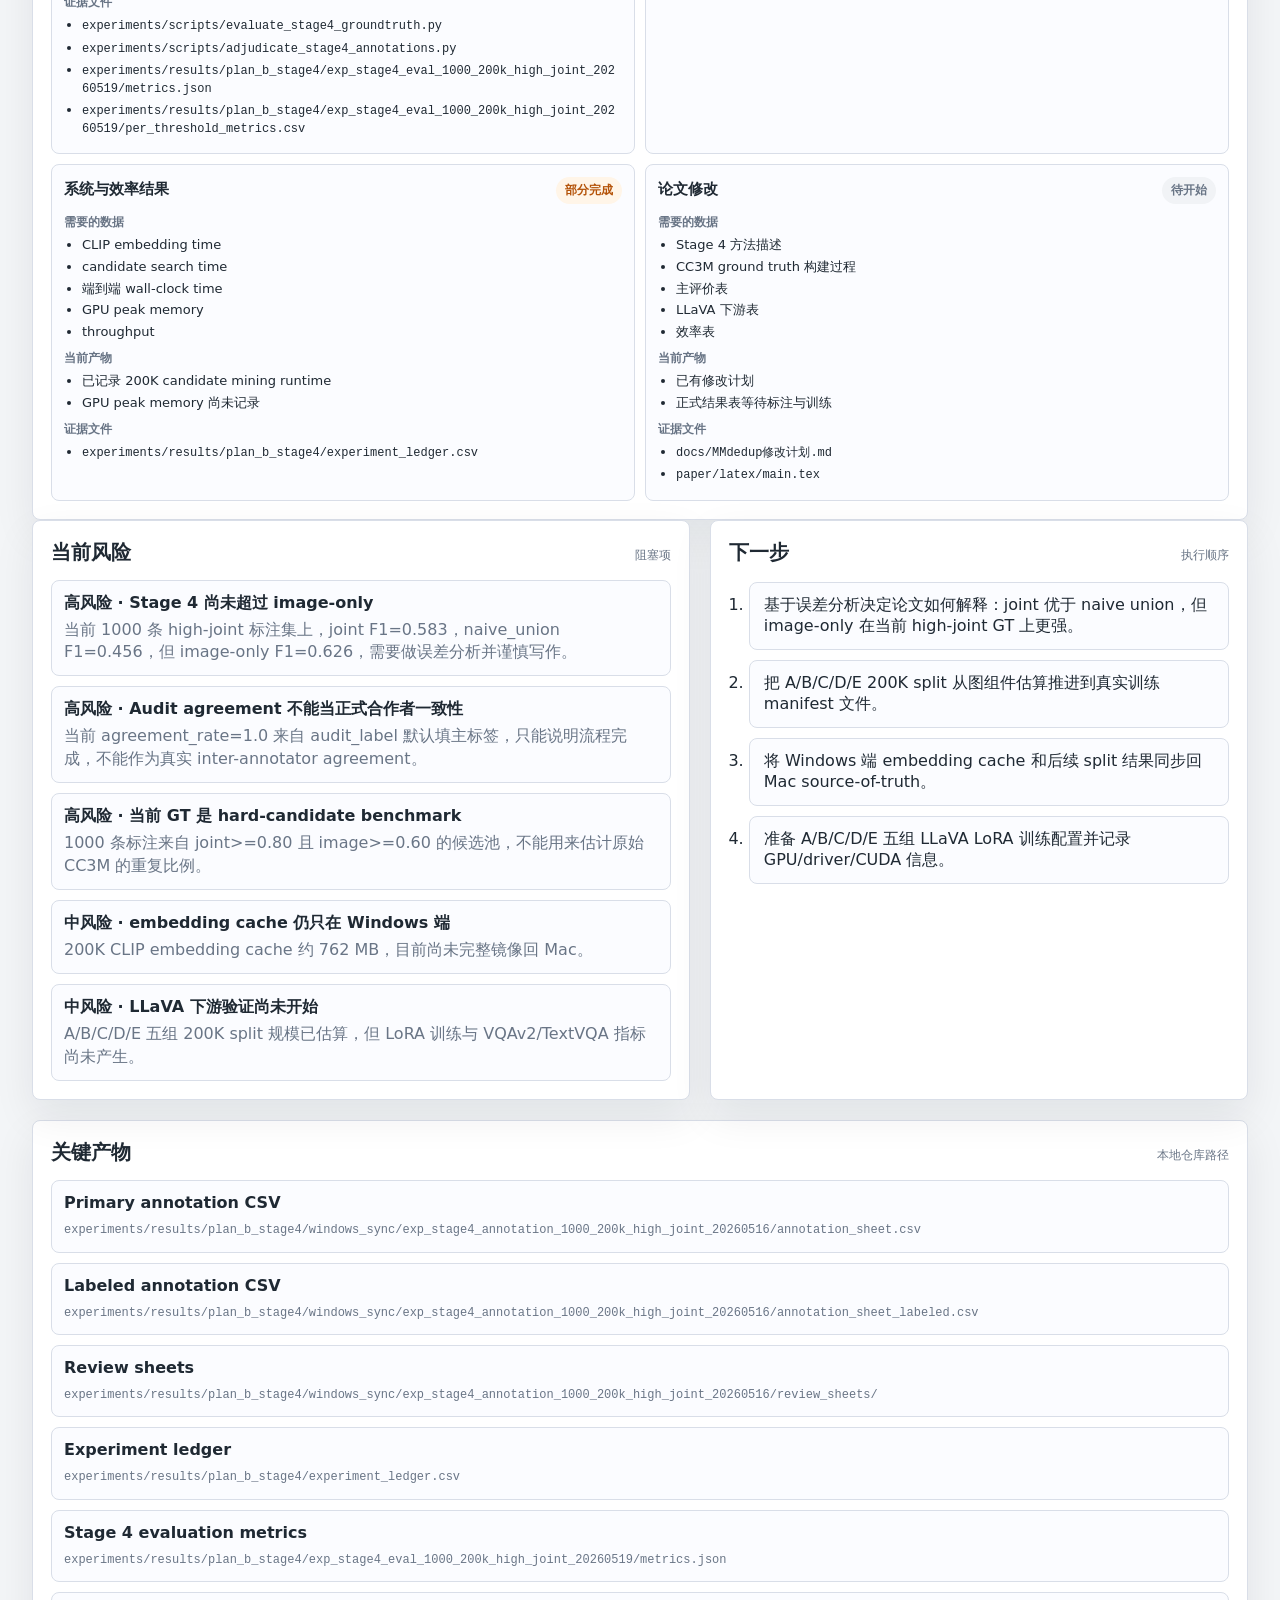
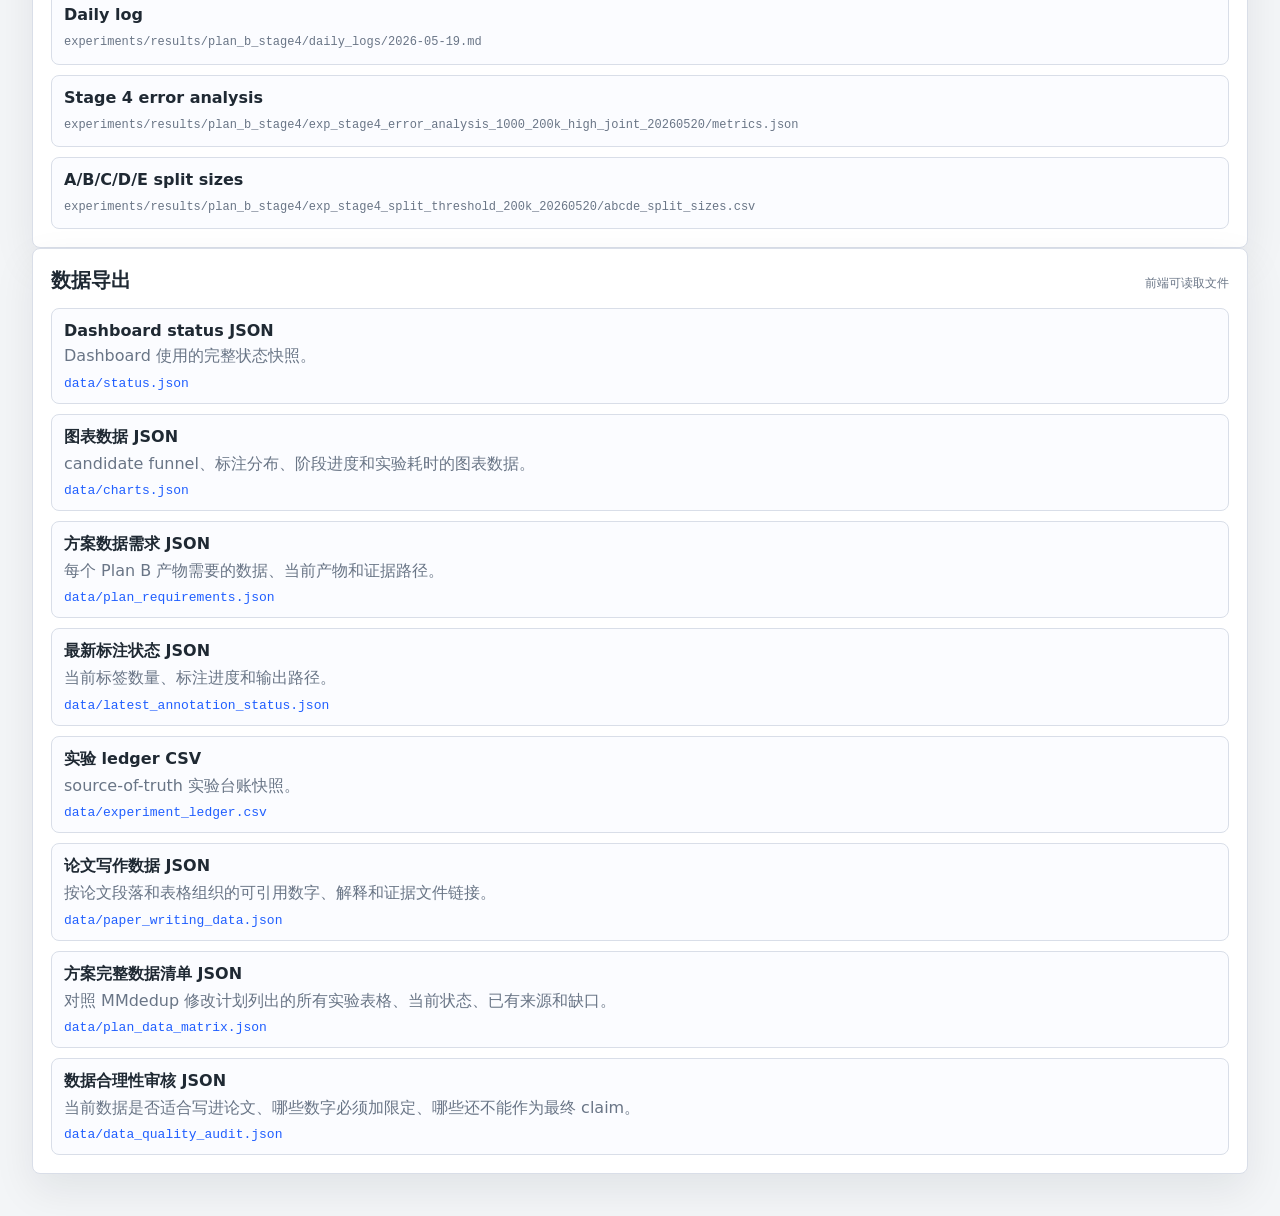
==== commit 9f5bf9dc: "Add dashboard usage guide and data viewer" ====
--- a/docs/stage4_dashboard/index.html
+++ b/docs/stage4_dashboard/index.html
@@ -31,8 +31,9 @@
           现在最关键的是误差分析、阈值固定和 LLaVA A/B/C/D/E 训练划分。
         </p>
         <div class="actions">
-          <a href="http://127.0.0.1:8765" class="button primary">打开本地标注工具</a>
+          <a href="usage.html" class="button primary">网站使用说明</a>
           <a href="#artifacts" class="button">查看产物路径</a>
+          <a href="http://127.0.0.1:8765" class="button">打开本地标注工具</a>
         </div>
       </div>
       <figure>
--- a/docs/stage4_dashboard/styles.css
+++ b/docs/stage4_dashboard/styles.css
@@ -291,6 +291,17 @@
   color: var(--muted);
 }
 
+.pill.data_ready_table_missing,
+.pill.partial {
+  background: #fff5e8;
+  color: var(--orange);
+}
+
+.pill.missing_data {
+  background: #fdecec;
+  color: var(--red);
+}
+
 .annotation-meter {
   height: 12px;
   overflow: hidden;
@@ -573,6 +584,37 @@
   grid-template-columns: repeat(2, minmax(0, 1fr));
 }
 
+.usage-grid {
+  display: grid;
+  grid-template-columns: repeat(4, minmax(0, 1fr));
+  gap: 12px;
+}
+
+.usage-card,
+.json-card,
+.json-field {
+  border: 1px solid var(--line);
+  border-radius: 8px;
+  padding: 12px;
+  background: #fbfcff;
+}
+
+.usage-card strong {
+  display: block;
+  margin-bottom: 6px;
+}
+
+.usage-card p {
+  margin: 0;
+  color: var(--muted);
+  line-height: 1.45;
+  font-size: 13px;
+}
+
+.guide-table {
+  min-width: 780px;
+}
+
 .requirement-head {
   display: flex;
   justify-content: space-between;
@@ -707,7 +749,7 @@
 }
 
 .matrix-table {
-  min-width: 1060px;
+  min-width: 1280px;
 }
 
 .matrix-table td strong,
@@ -719,6 +761,59 @@
   margin-top: 5px;
   color: var(--muted);
   line-height: 1.35;
+}
+
+.matrix-summary {
+  display: grid;
+  grid-template-columns: repeat(5, minmax(0, 1fr));
+  gap: 8px;
+}
+
+.matrix-summary-item {
+  border: 1px solid var(--line);
+  border-radius: 7px;
+  padding: 9px;
+  background: #fff;
+}
+
+.matrix-summary-item span {
+  display: block;
+  color: var(--muted);
+  font-size: 11px;
+}
+
+.matrix-summary-item strong {
+  display: block;
+  margin-top: 3px;
+  font-size: 18px;
+}
+
+.matrix-data-list {
+  display: grid;
+  gap: 5px;
+}
+
+.matrix-data-list span {
+  display: block;
+  border-left: 3px solid var(--line);
+  padding-left: 8px;
+  line-height: 1.35;
+}
+
+.matrix-data-list .empty-data {
+  color: var(--red);
+  border-left-color: var(--red);
+}
+
+.next-action {
+  display: block;
+  margin: 8px 0;
+  color: var(--ink);
+  font-weight: 700;
+}
+
+.matrix-sources {
+  margin-top: 8px;
 }
 
 .inline-source {
@@ -732,6 +827,52 @@
   text-decoration: none;
   font-size: 12px;
   font-weight: 700;
+}
+
+.viewer-root {
+  display: grid;
+  gap: 12px;
+}
+
+.viewer-table-wrap table {
+  min-width: 980px;
+}
+
+.viewer-table-wrap td {
+  max-width: 360px;
+  word-break: break-word;
+}
+
+.json-object,
+.json-list {
+  display: grid;
+  gap: 10px;
+}
+
+.json-field {
+  display: grid;
+  gap: 8px;
+}
+
+.json-field > strong,
+.json-card > strong {
+  color: var(--ink);
+}
+
+.json-scalar {
+  color: var(--muted);
+  line-height: 1.45;
+  word-break: break-word;
+}
+
+.raw-pre {
+  overflow: auto;
+  margin: 0;
+  padding: 14px;
+  border-radius: 8px;
+  border: 1px solid var(--line);
+  background: #111827;
+  color: #f9fafb;
 }
 
 .steps {
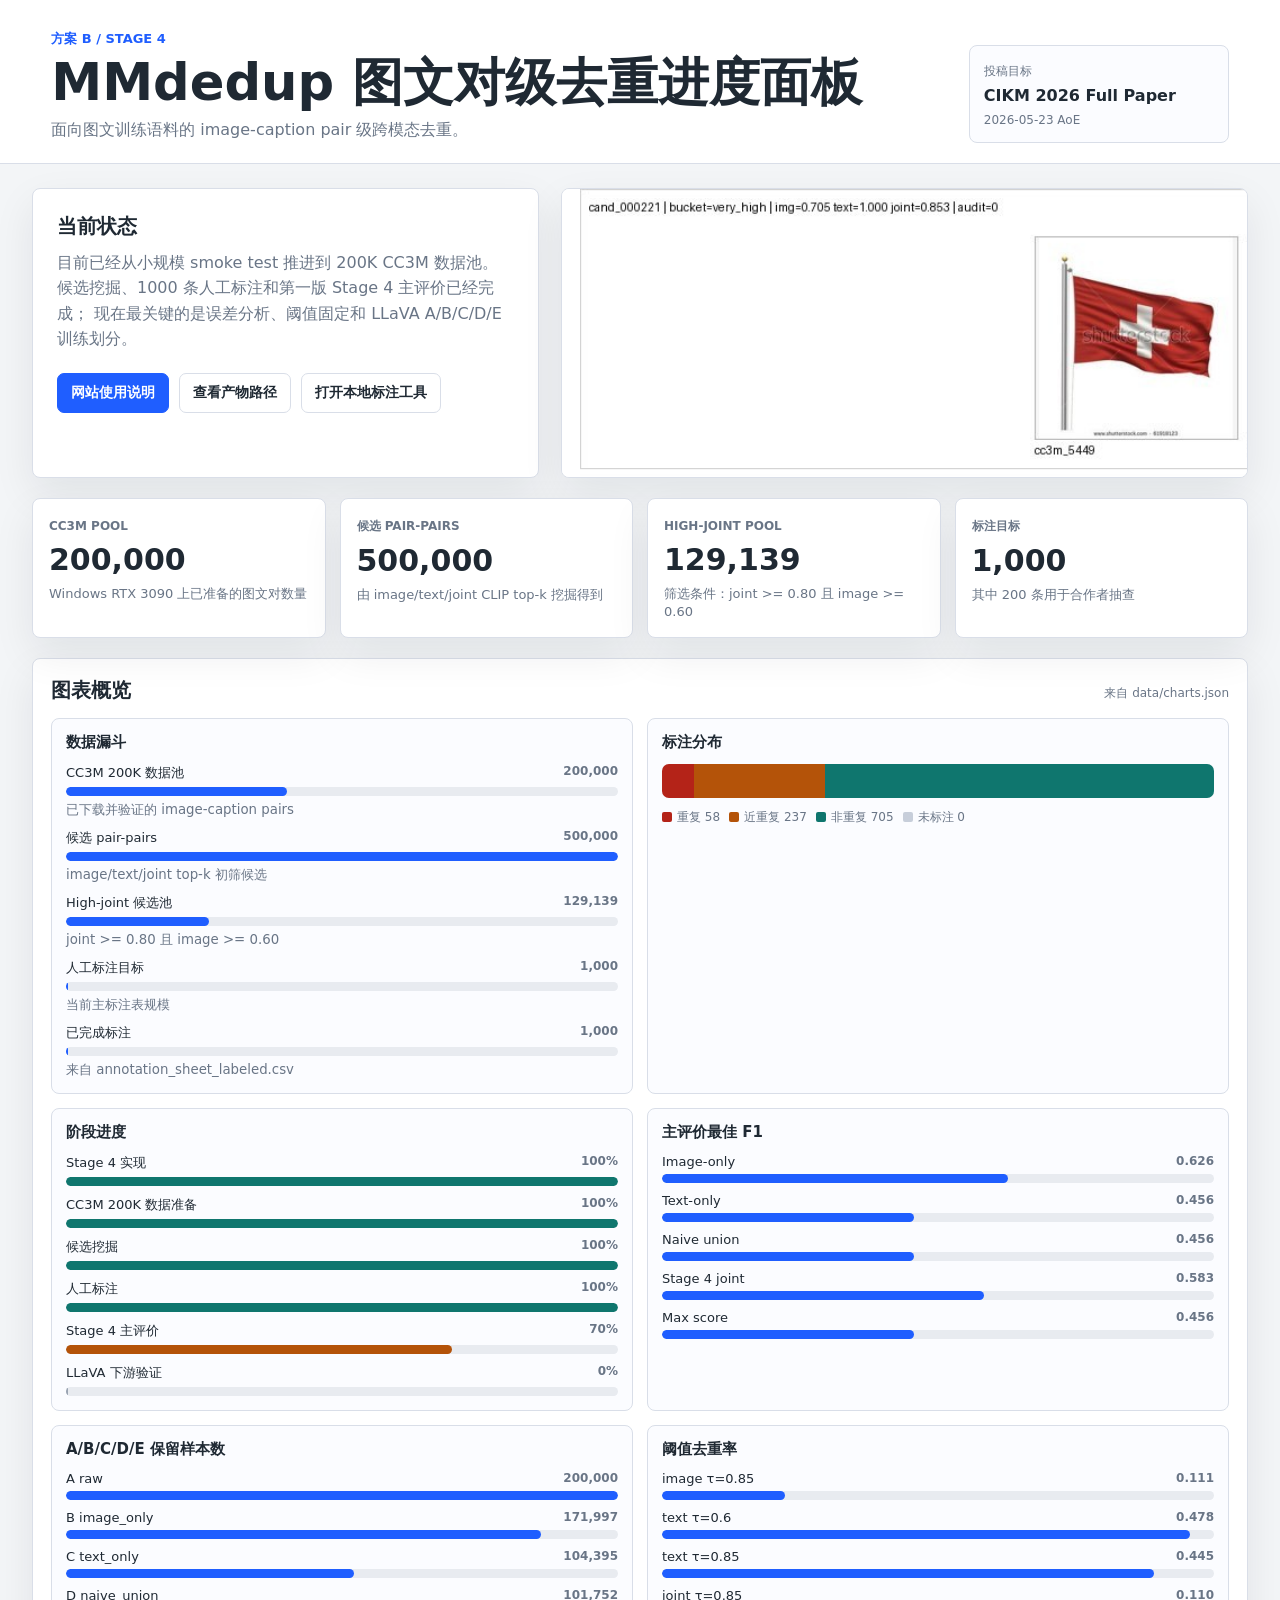
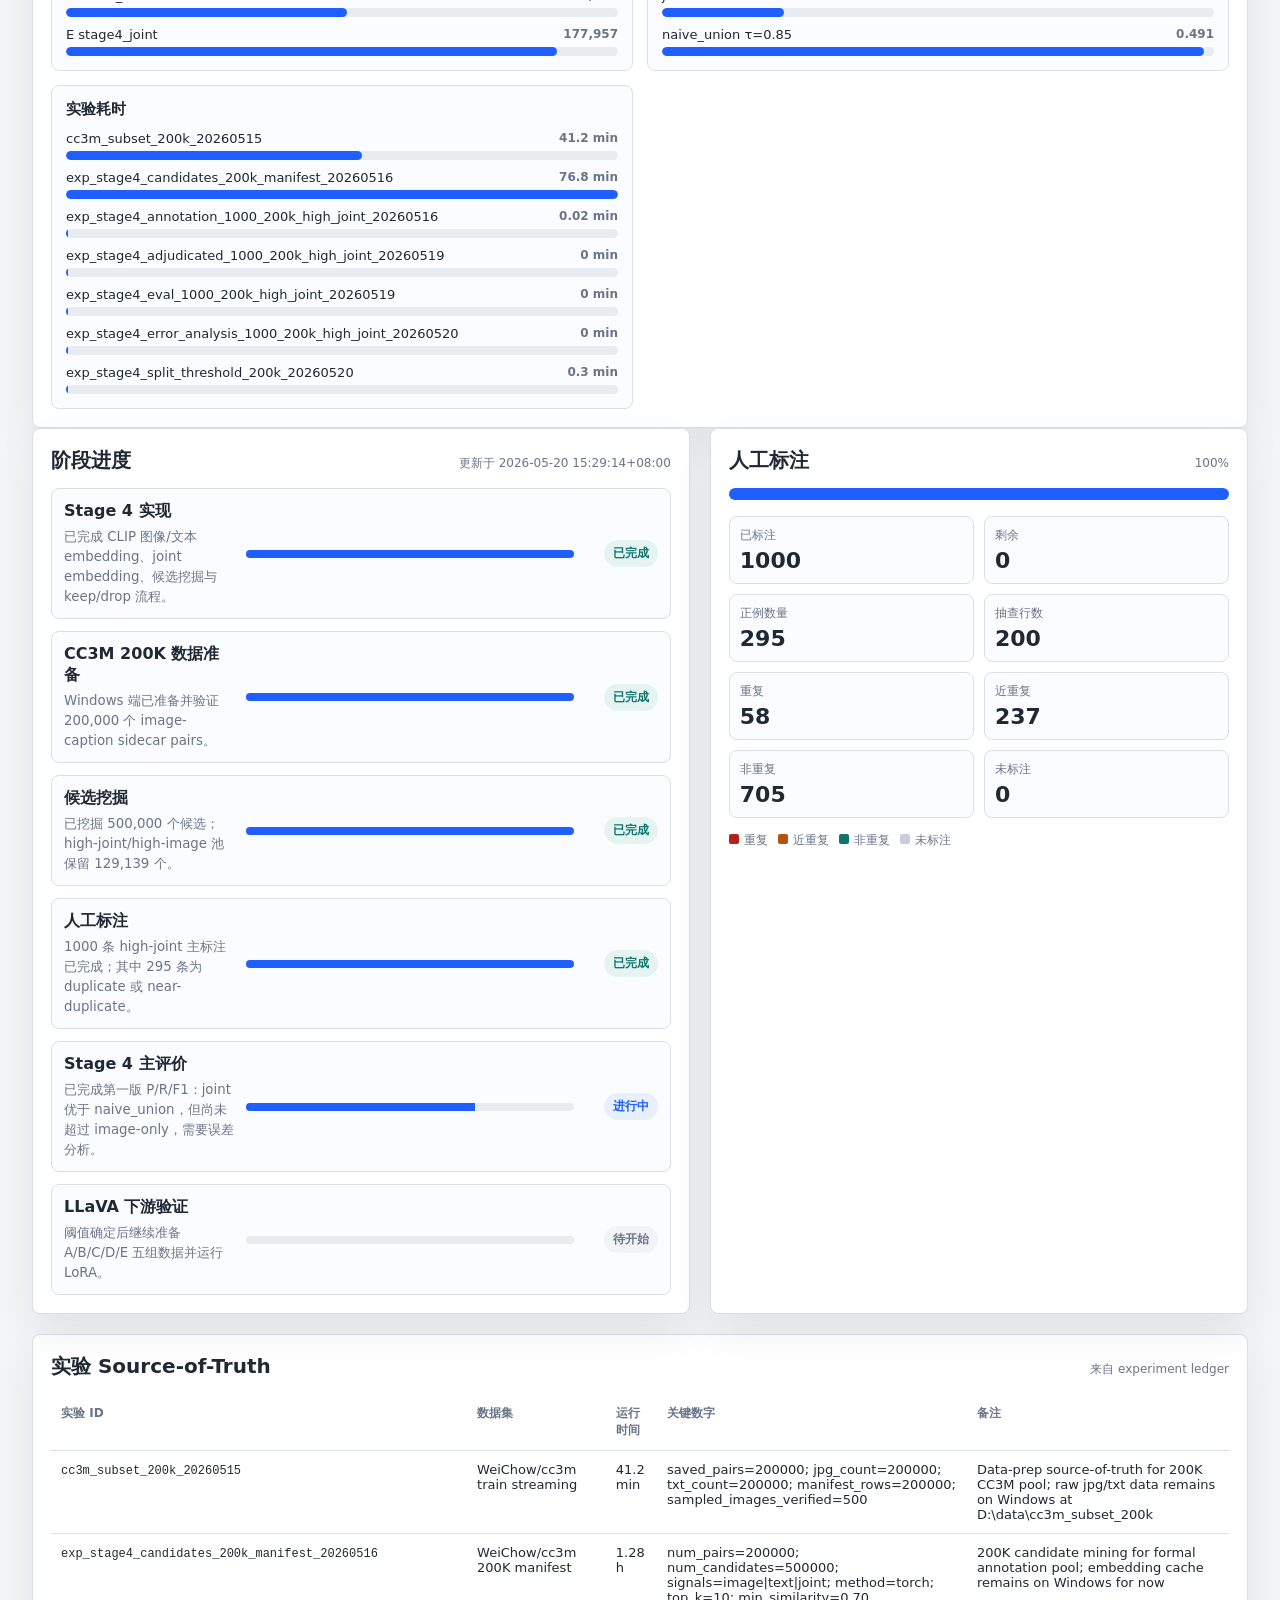
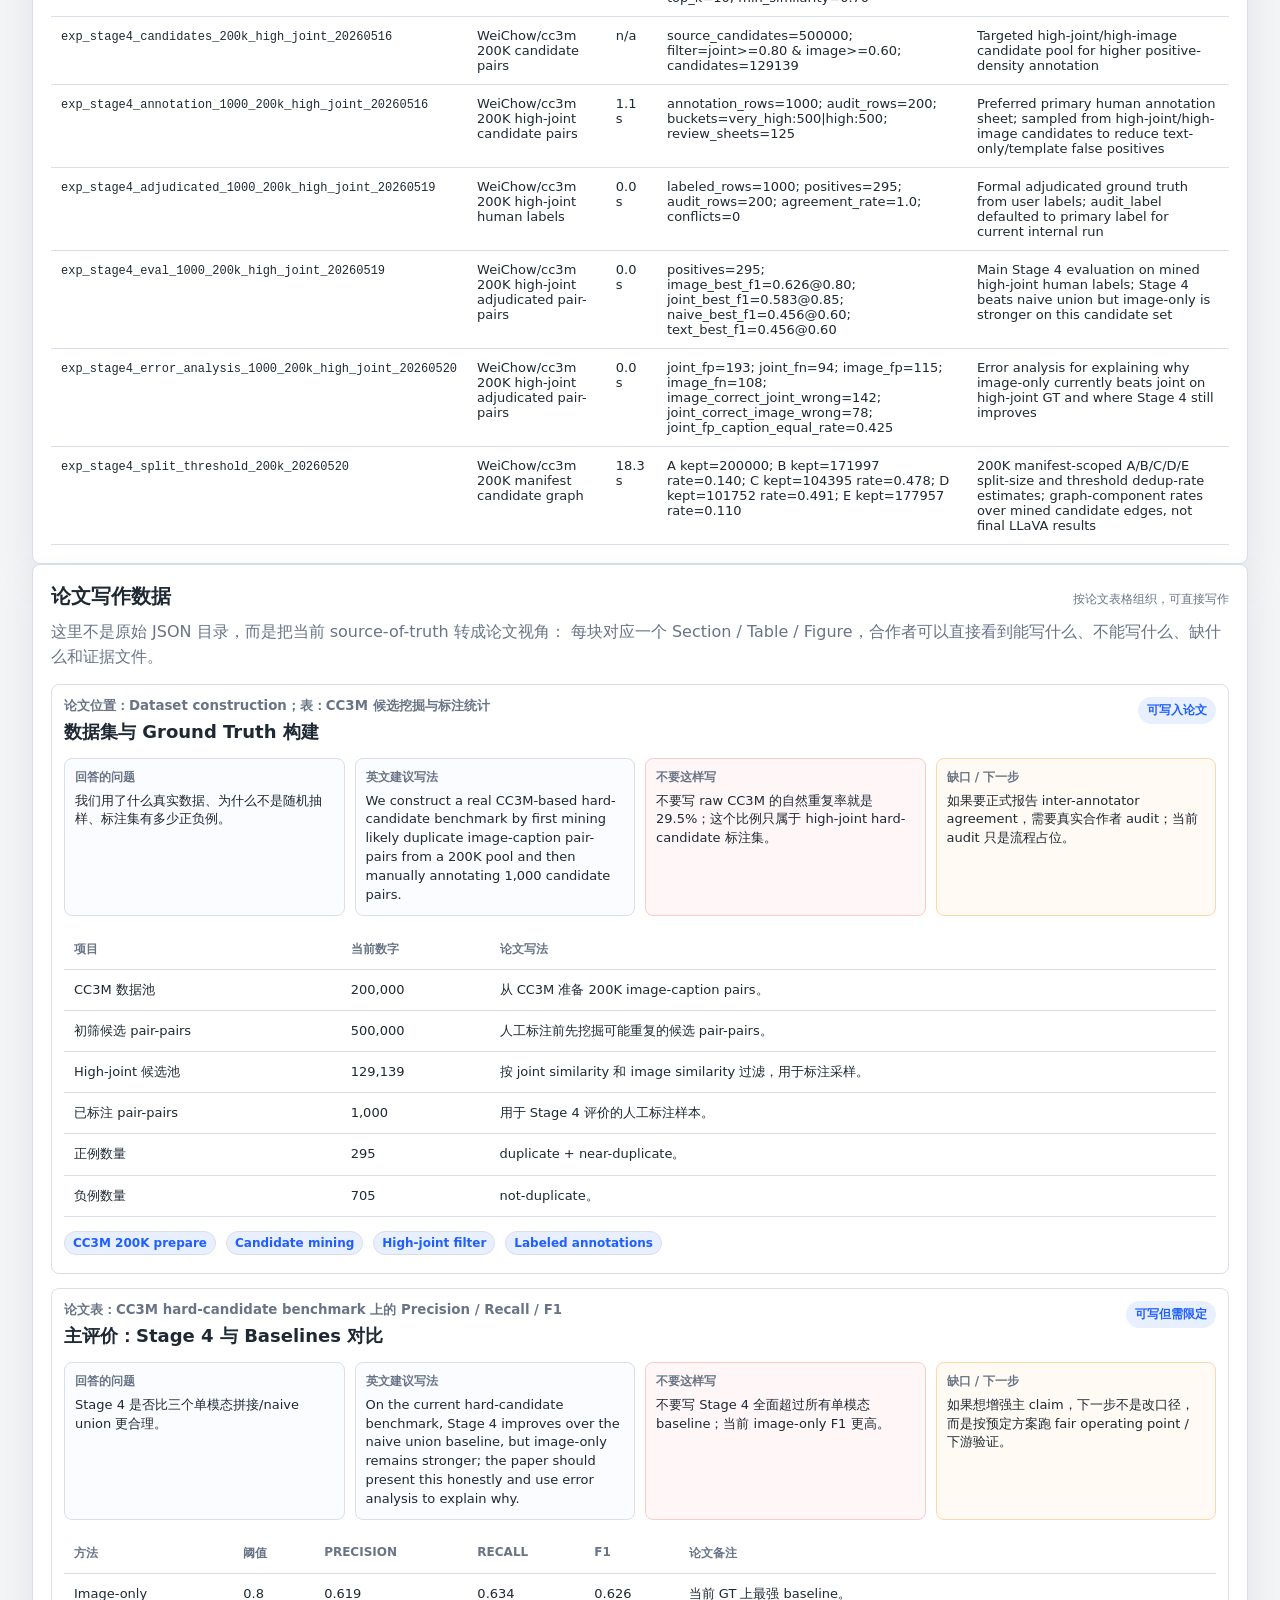
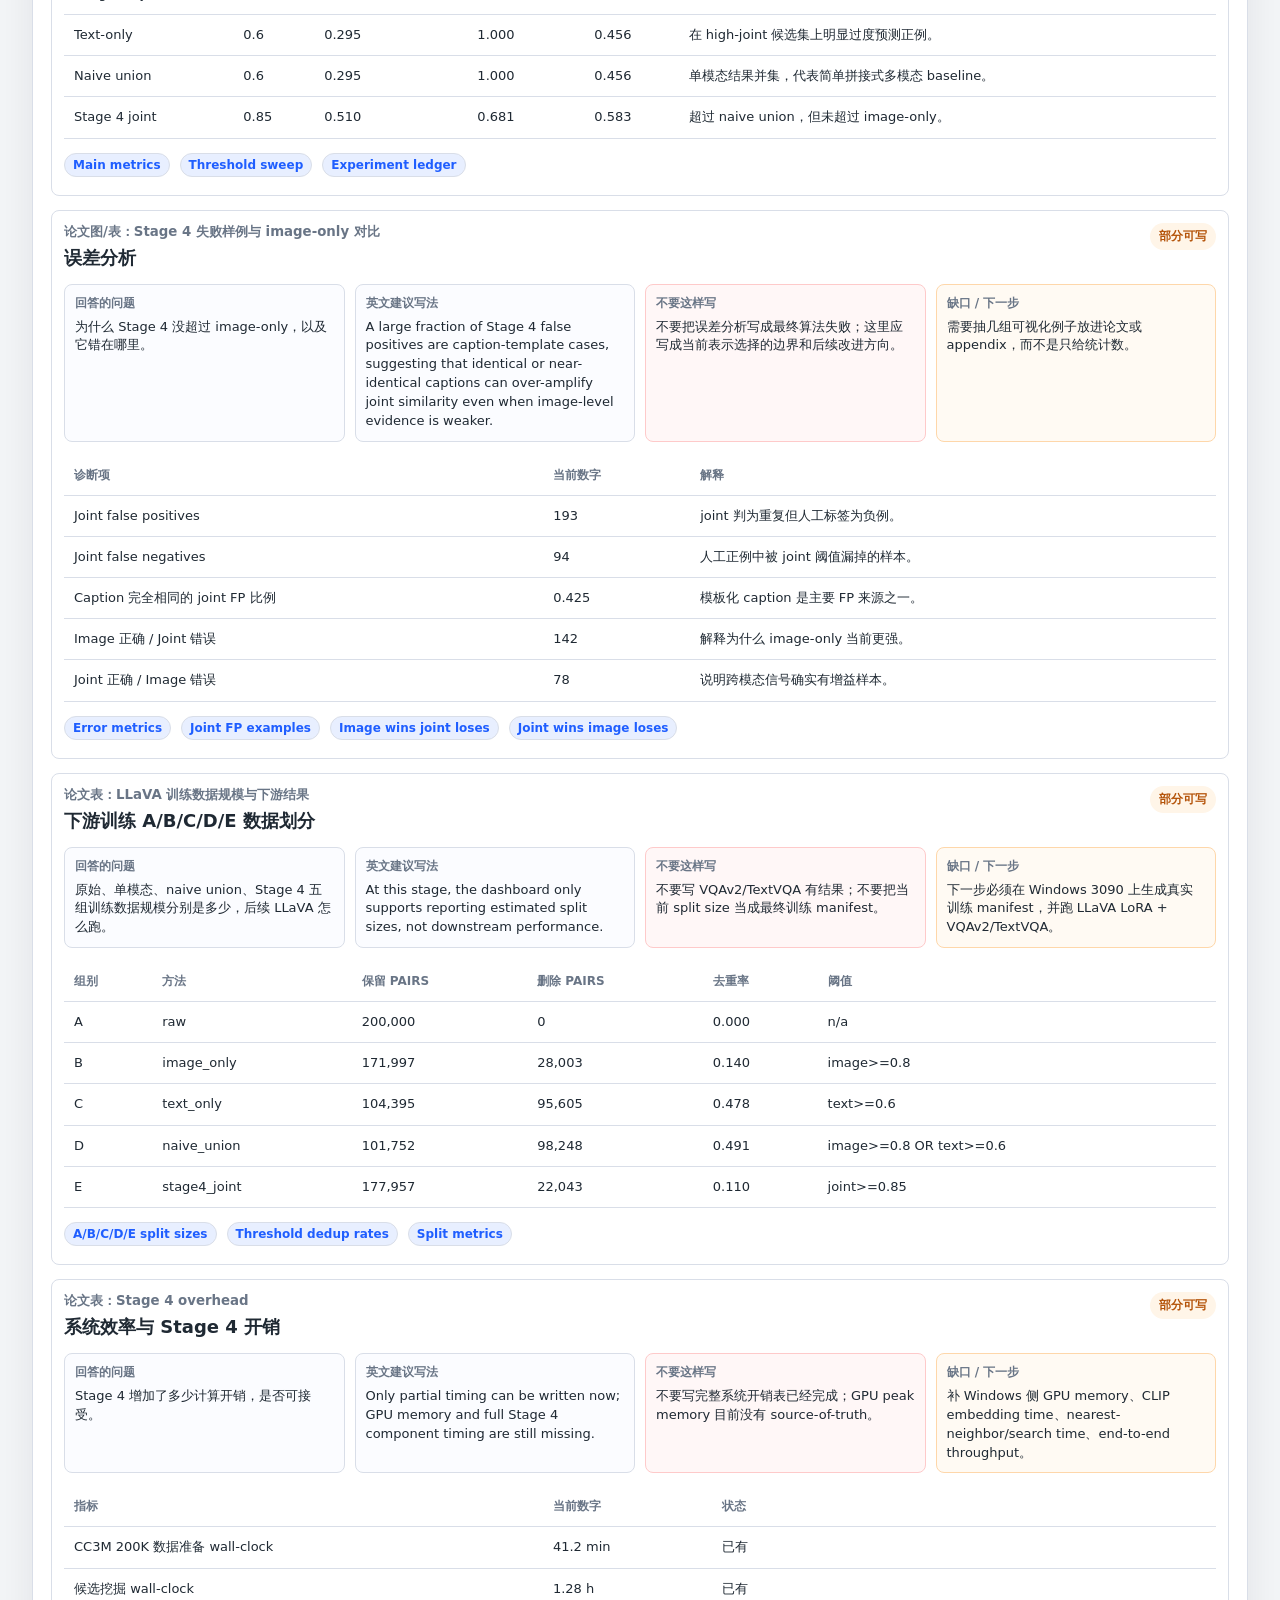
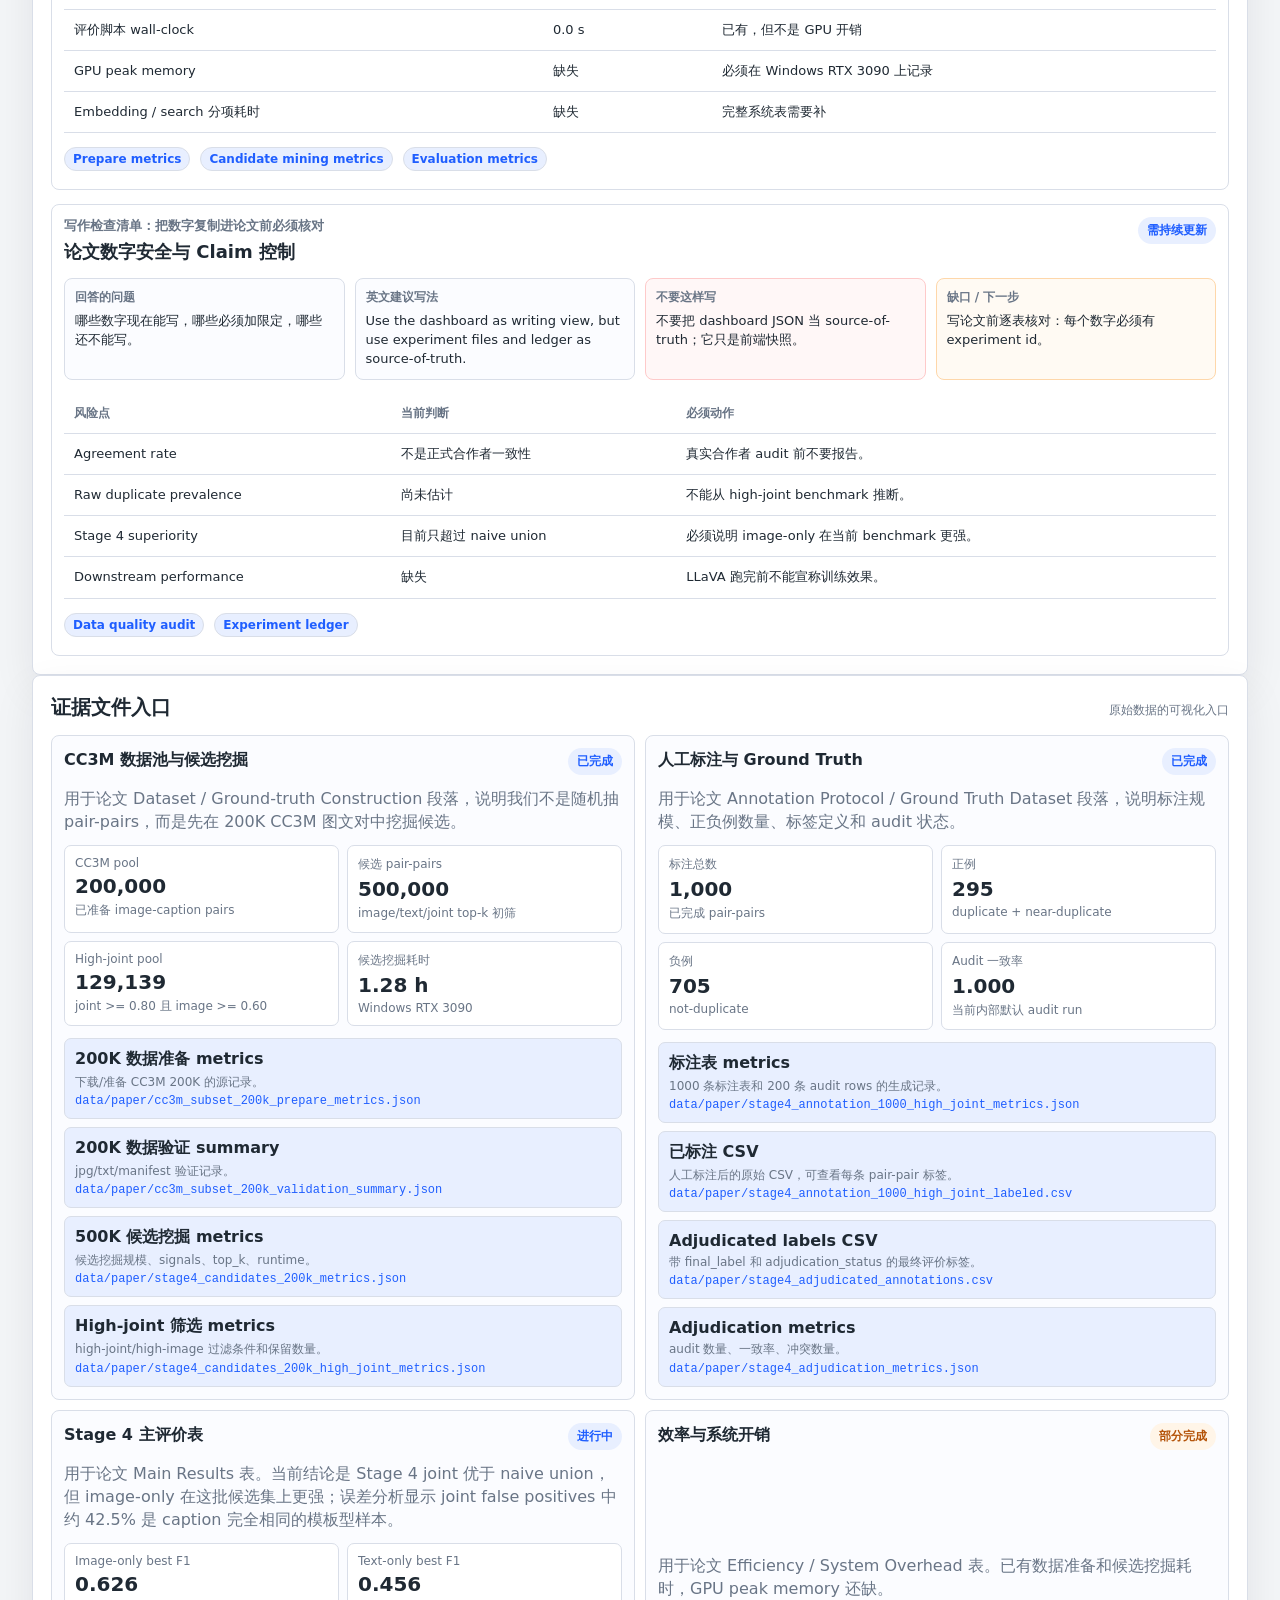
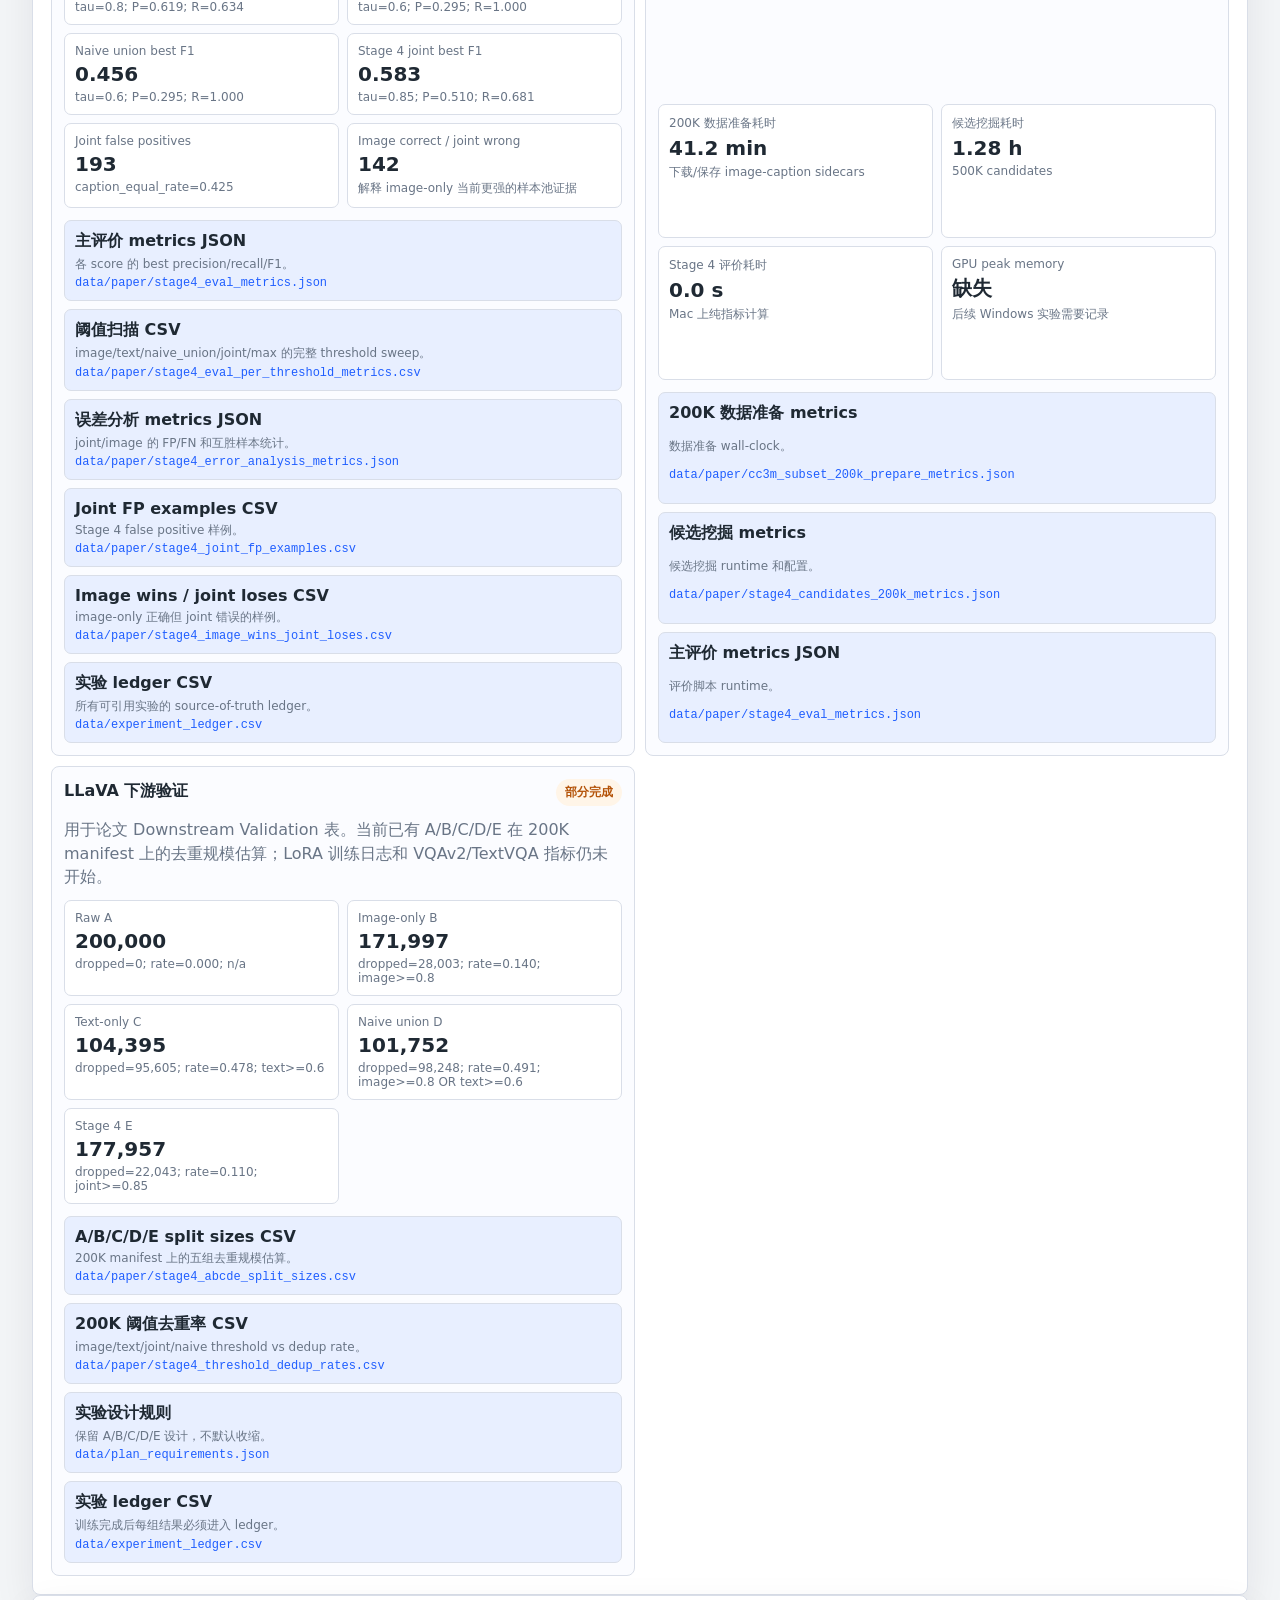
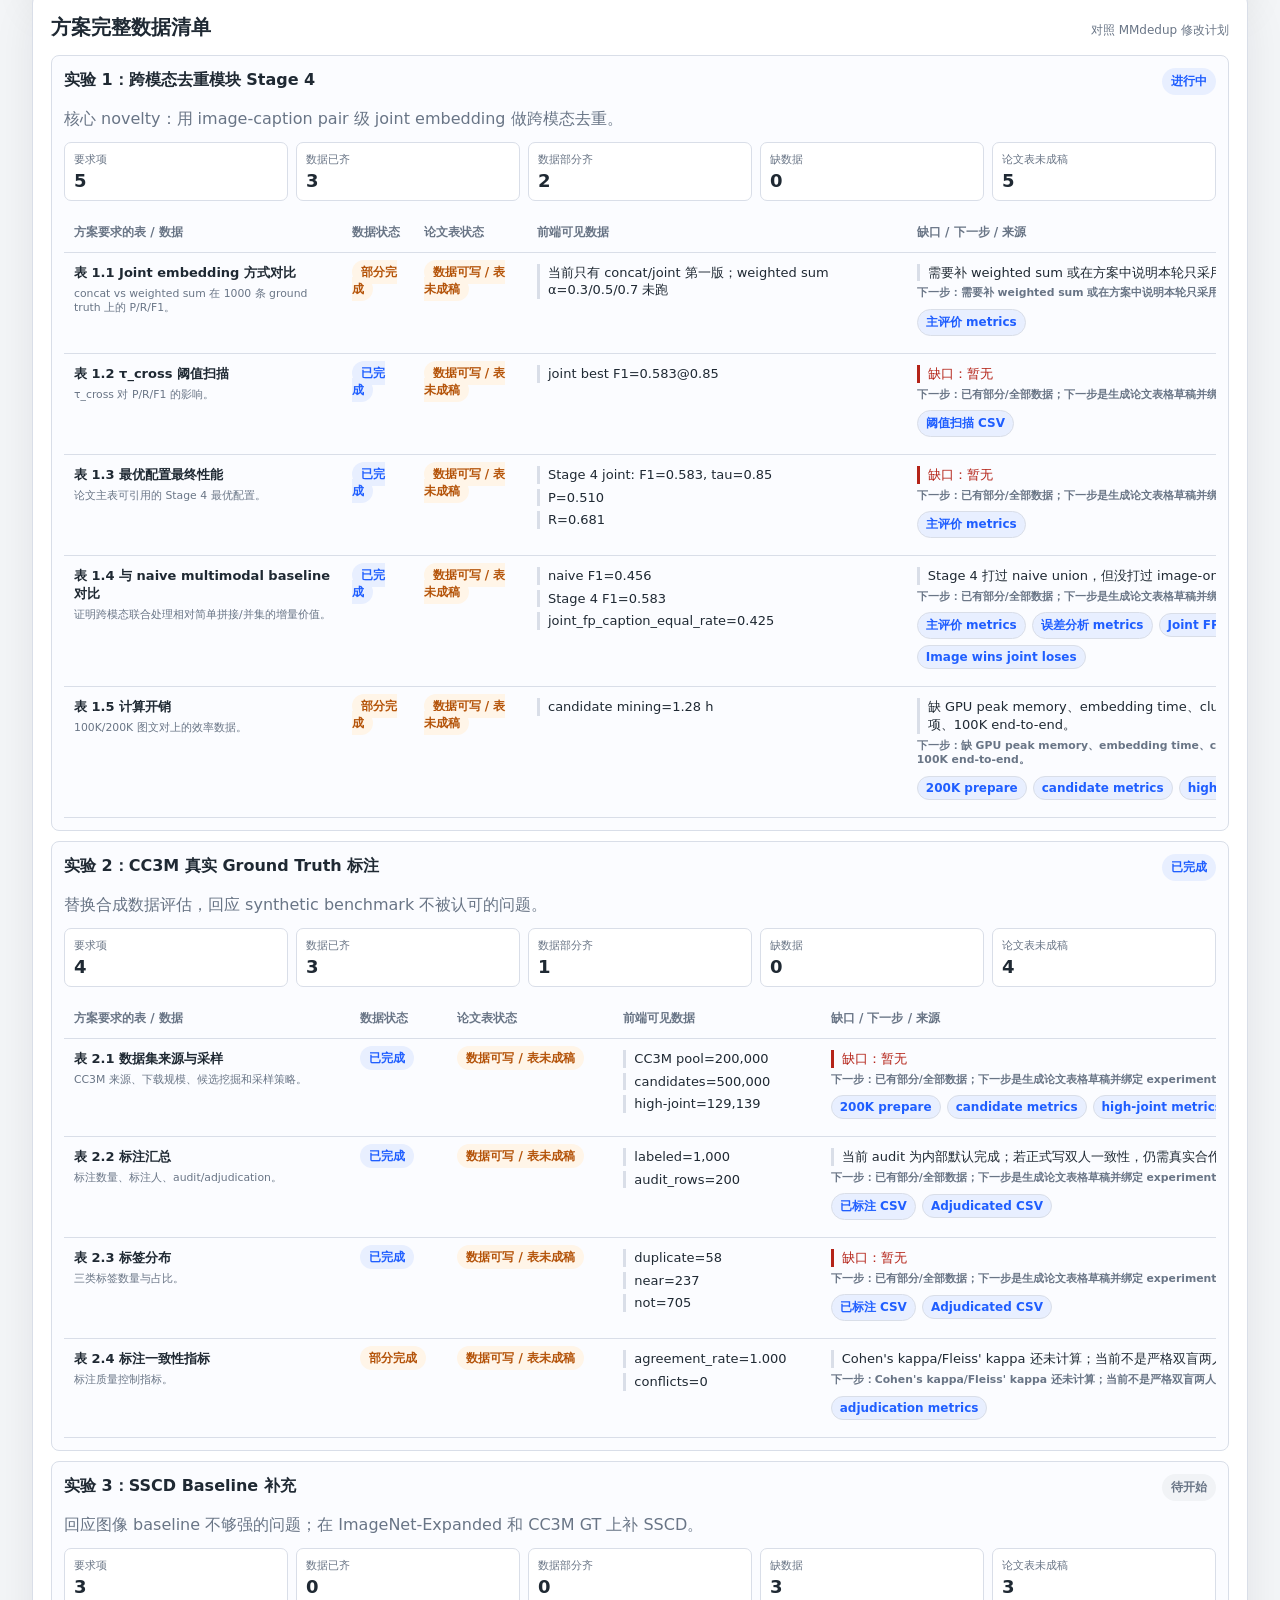
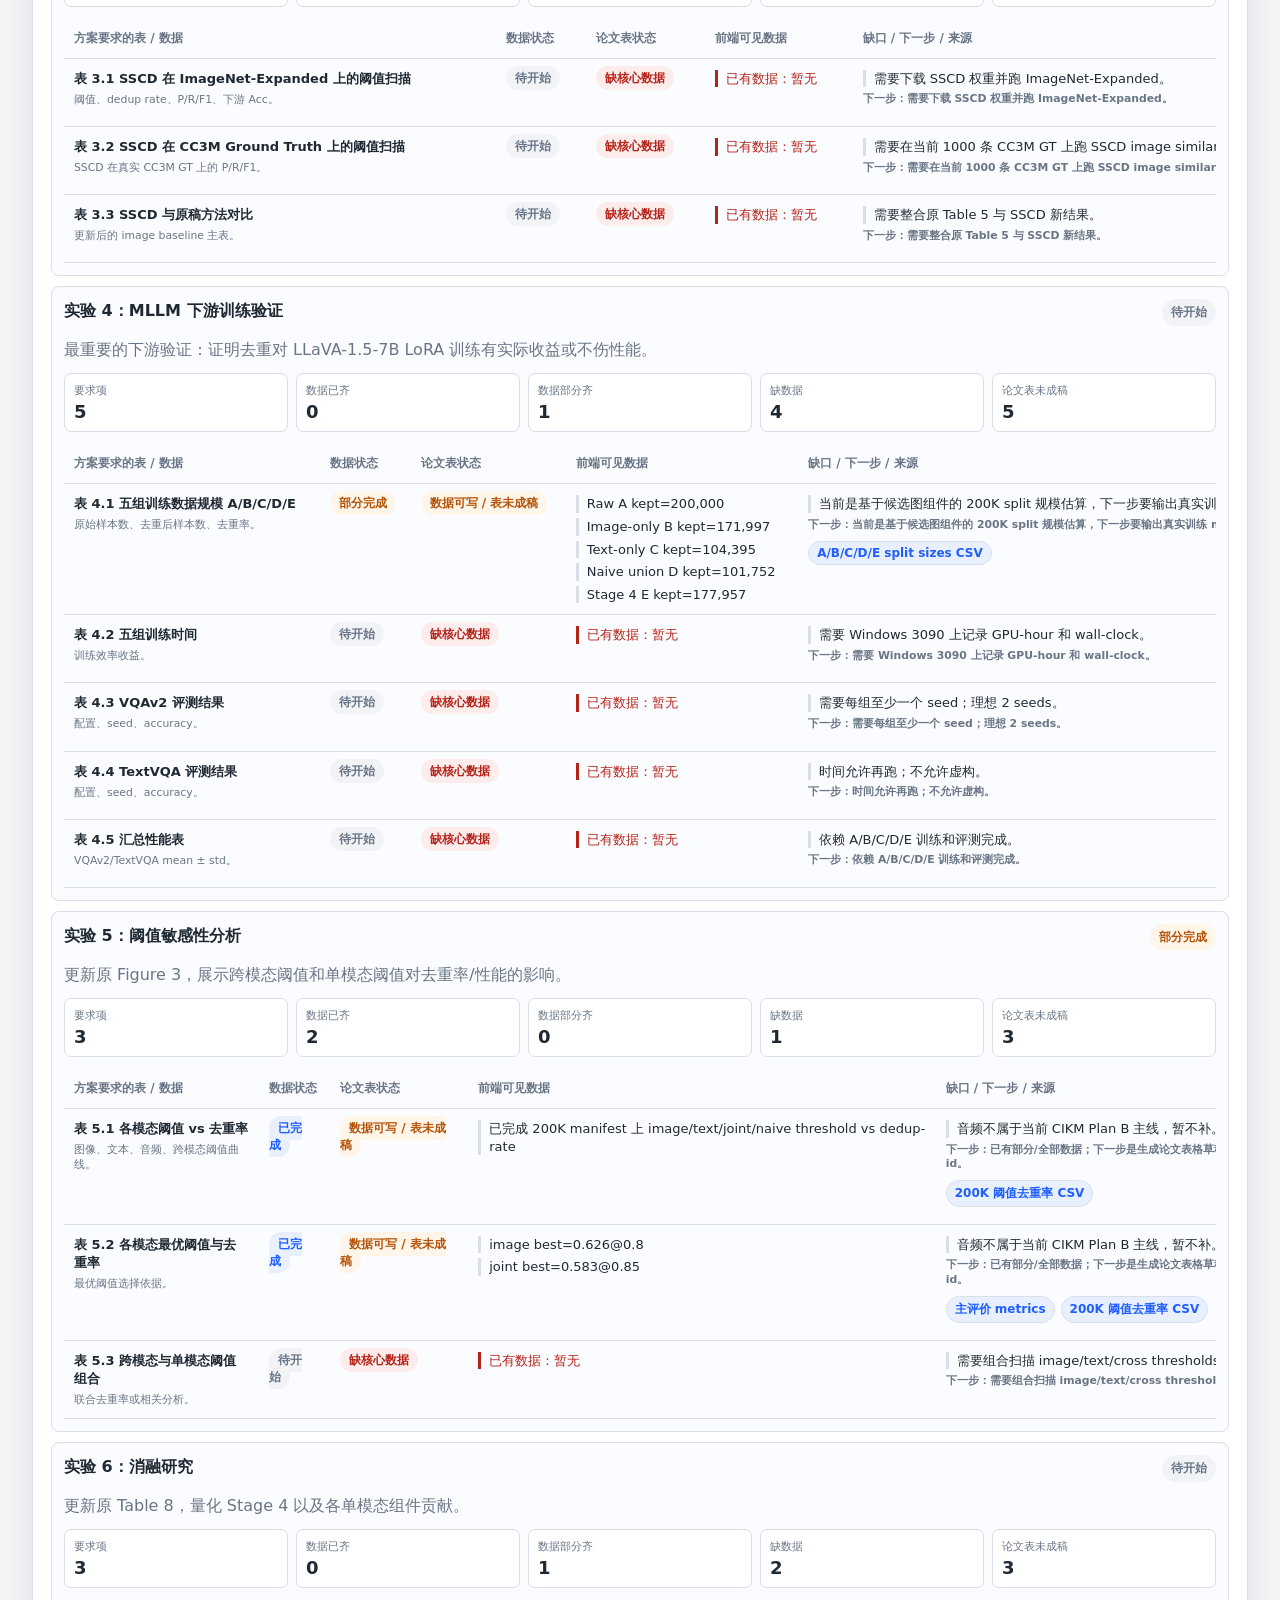
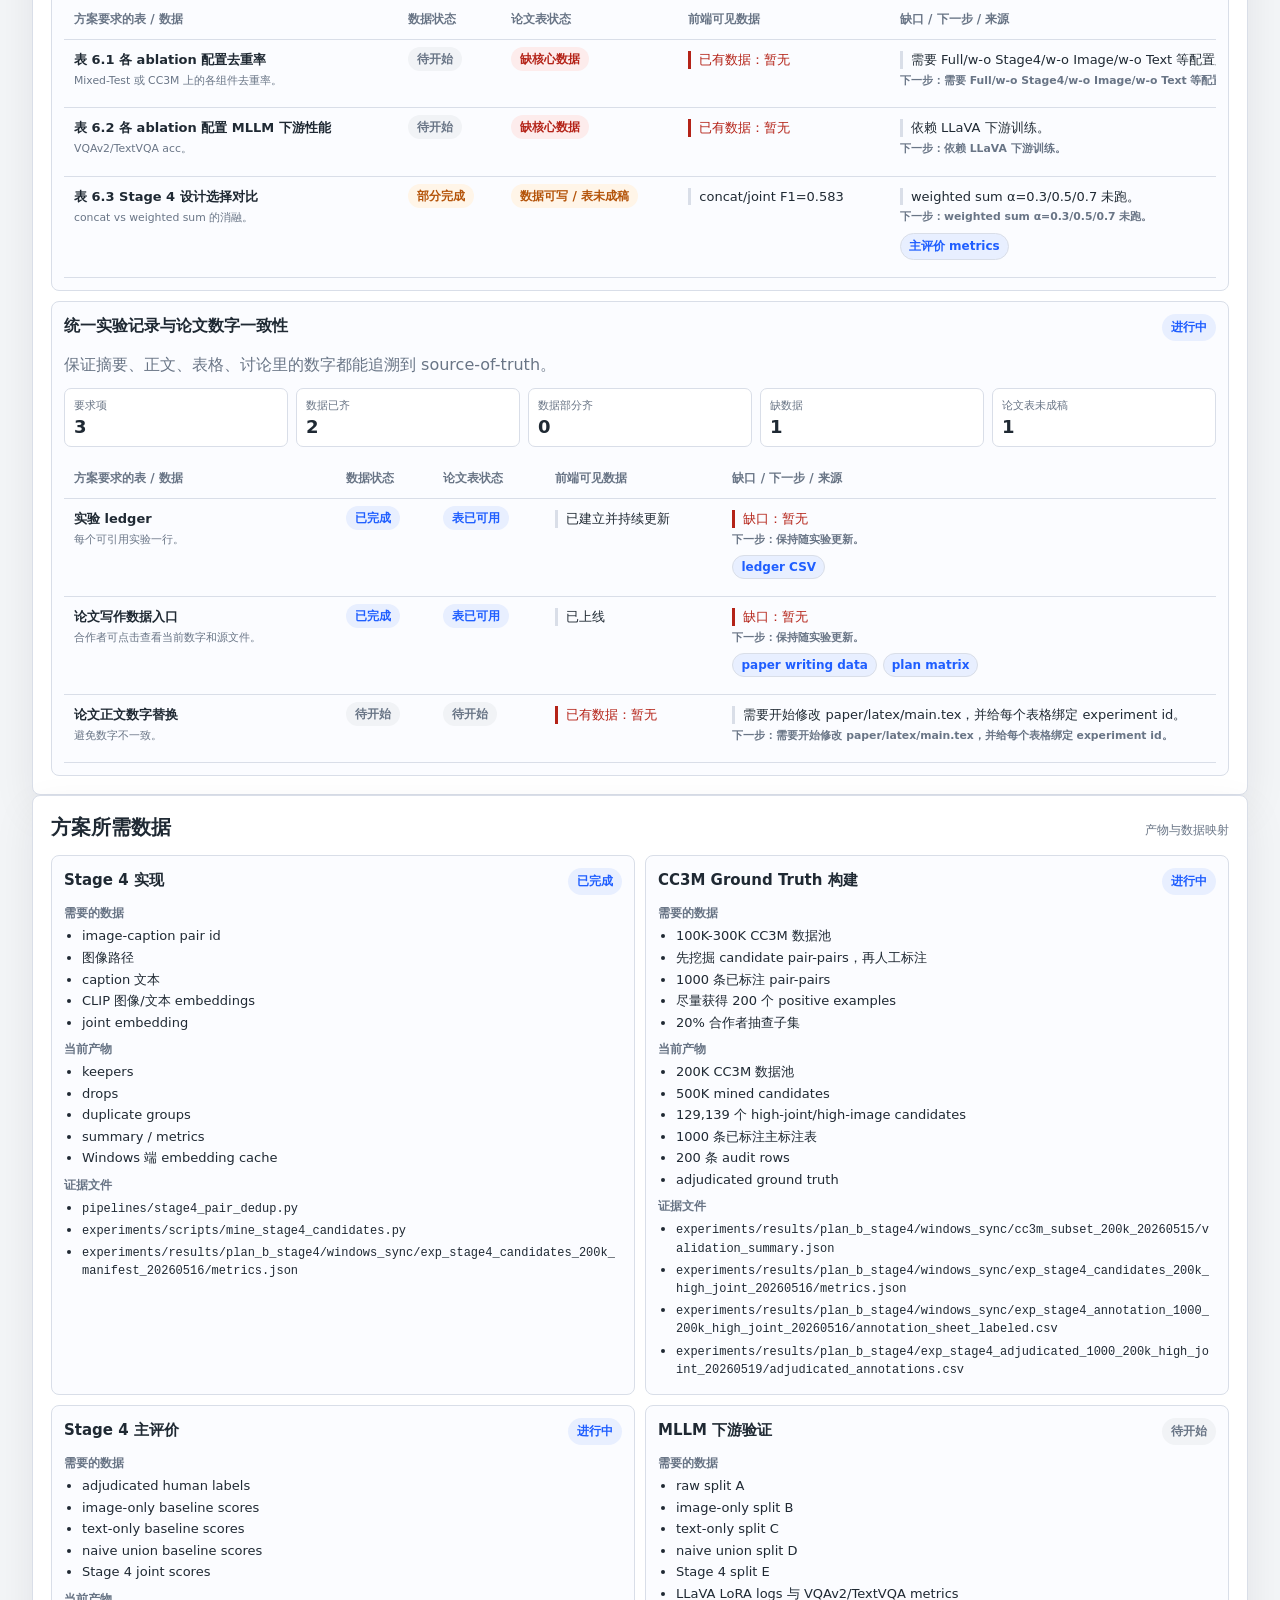
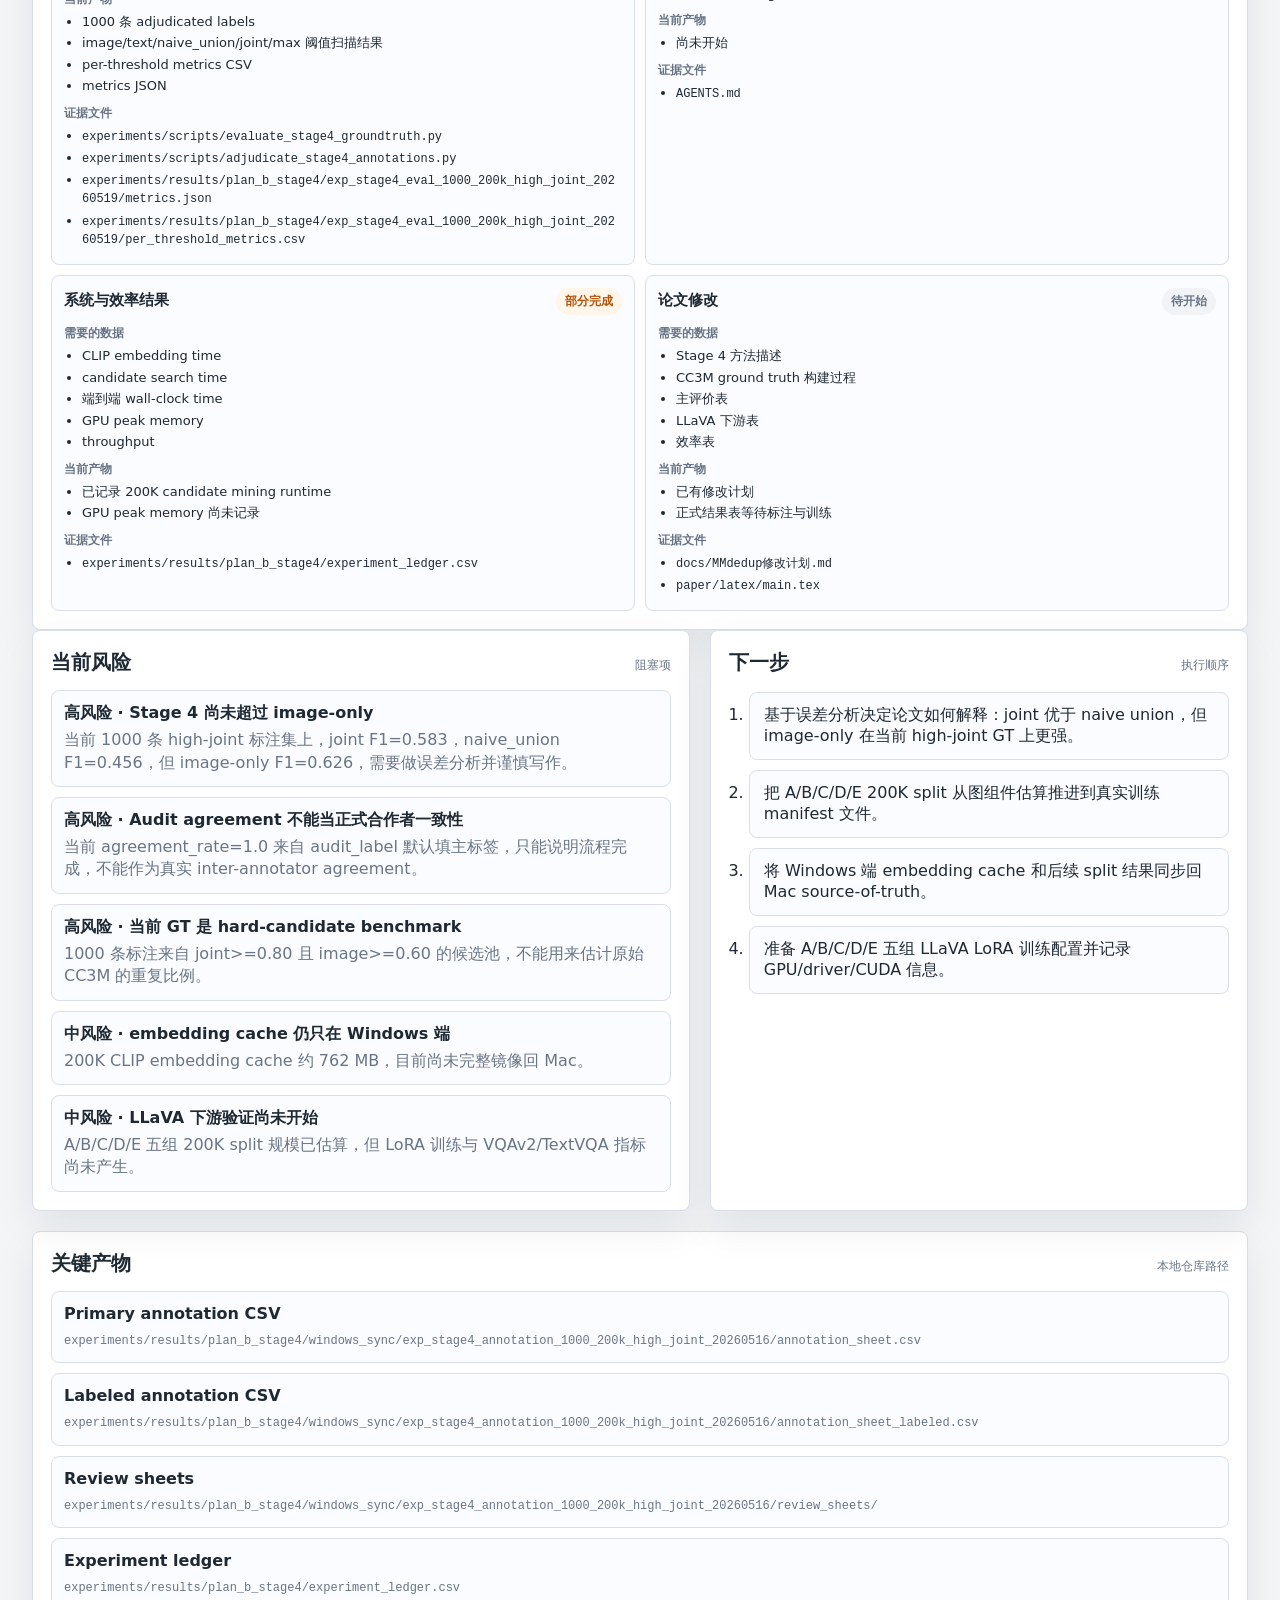
==== commit b266b4d7: "Improve dashboard paper writing tables" ====
--- a/docs/stage4_dashboard/index.html
+++ b/docs/stage4_dashboard/index.html
@@ -133,7 +133,19 @@
     <section class="panel">
       <div class="panel-head">
         <h2>论文写作数据</h2>
-        <span>合作者可直接点击查看</span>
+        <span>按论文表格组织，可直接写作</span>
+      </div>
+      <p class="section-note">
+        这里不是原始 JSON 目录，而是把当前 source-of-truth 转成论文视角：
+        每块对应一个 Section / Table / Figure，合作者可以直接看到能写什么、不能写什么、缺什么和证据文件。
+      </p>
+      <div id="paperTableWorkbench" class="paper-table-workbench"></div>
+    </section>
+
+    <section class="panel">
+      <div class="panel-head">
+        <h2>证据文件入口</h2>
+        <span>原始数据的可视化入口</span>
       </div>
       <div id="paperDataList" class="paper-data-list"></div>
     </section>
--- a/docs/stage4_dashboard/styles.css
+++ b/docs/stage4_dashboard/styles.css
@@ -535,6 +535,7 @@
 .artifact-list,
 .export-list,
 .requirements-list,
+.paper-table-workbench,
 .paper-data-list,
 .plan-data-matrix {
   display: grid;
@@ -545,6 +546,7 @@
 .artifact,
 .export-card,
 .requirement,
+.paper-table-card,
 .paper-data-card,
 .matrix-group,
 .steps li {
@@ -662,6 +664,96 @@
   grid-template-columns: repeat(2, minmax(0, 1fr));
 }
 
+.section-note {
+  margin: -4px 0 14px;
+  color: var(--muted);
+  line-height: 1.55;
+}
+
+.paper-table-workbench {
+  gap: 14px;
+}
+
+.paper-table-card {
+  display: grid;
+  gap: 14px;
+  background: #fff;
+}
+
+.paper-table-card-head {
+  display: flex;
+  align-items: flex-start;
+  justify-content: space-between;
+  gap: 16px;
+}
+
+.paper-table-card-head small {
+  display: block;
+  margin-bottom: 5px;
+  color: var(--muted);
+  font-weight: 700;
+  line-height: 1.35;
+}
+
+.paper-table-card-head h3 {
+  margin: 0;
+  font-size: 18px;
+}
+
+.paper-table-meta {
+  display: grid;
+  grid-template-columns: repeat(4, minmax(0, 1fr));
+  gap: 10px;
+}
+
+.paper-text-block {
+  border: 1px solid var(--line);
+  border-radius: 8px;
+  padding: 10px;
+  background: #fbfcff;
+}
+
+.paper-text-block span {
+  display: block;
+  margin-bottom: 6px;
+  color: var(--muted);
+  font-size: 12px;
+  font-weight: 800;
+}
+
+.paper-text-block p {
+  margin: 0;
+  color: var(--ink);
+  font-size: 13px;
+  line-height: 1.45;
+}
+
+.paper-text-block.danger {
+  border-color: #fecaca;
+  background: #fff7f7;
+}
+
+.paper-text-block.warning {
+  border-color: #fed7aa;
+  background: #fffaf3;
+}
+
+.paper-preview-wrap table {
+  min-width: 860px;
+}
+
+.paper-preview-table td {
+  max-width: 360px;
+  line-height: 1.4;
+  vertical-align: top;
+}
+
+.paper-table-evidence {
+  display: flex;
+  flex-wrap: wrap;
+  gap: 4px;
+}
+
 .paper-data-card {
   display: grid;
   gap: 12px;
@@ -889,6 +981,7 @@
   .grid.two,
   .chart-grid,
   .requirements-list,
+  .paper-table-meta,
   .paper-data-list {
     grid-template-columns: 1fr;
   }
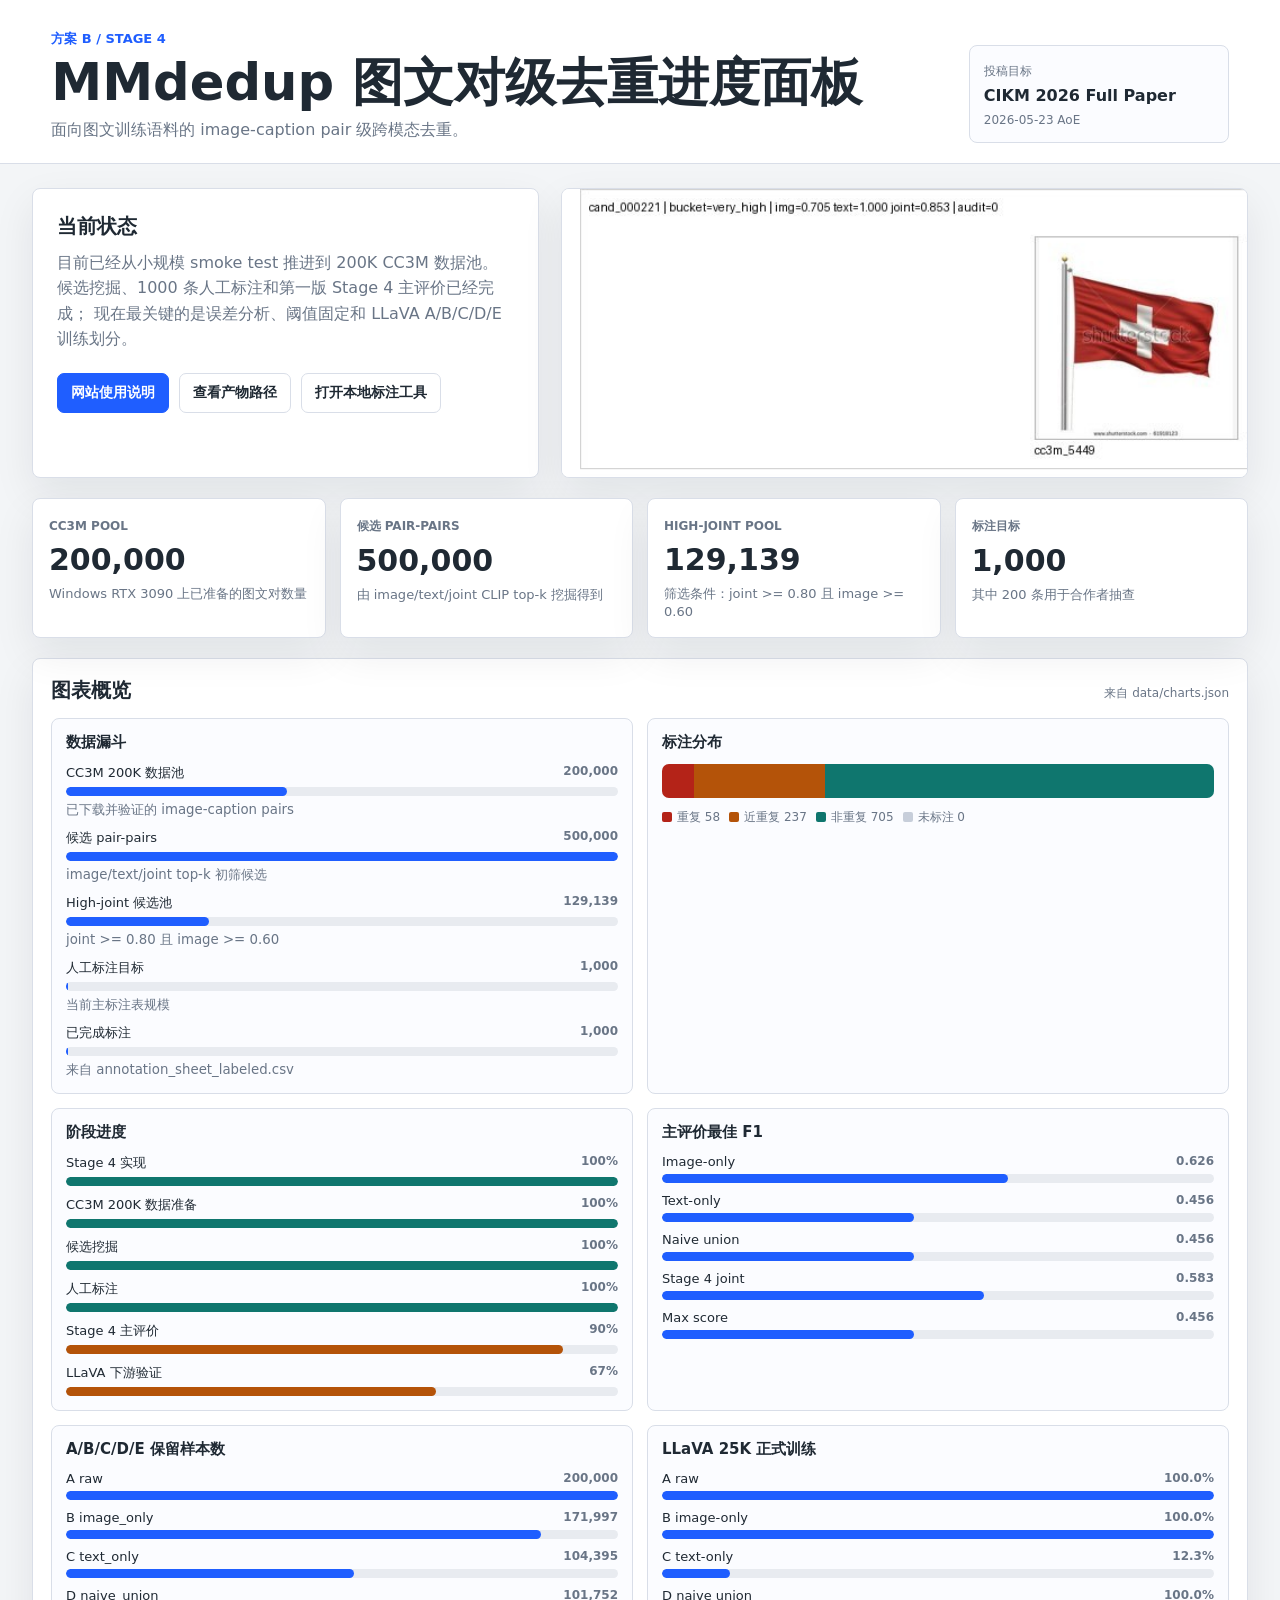
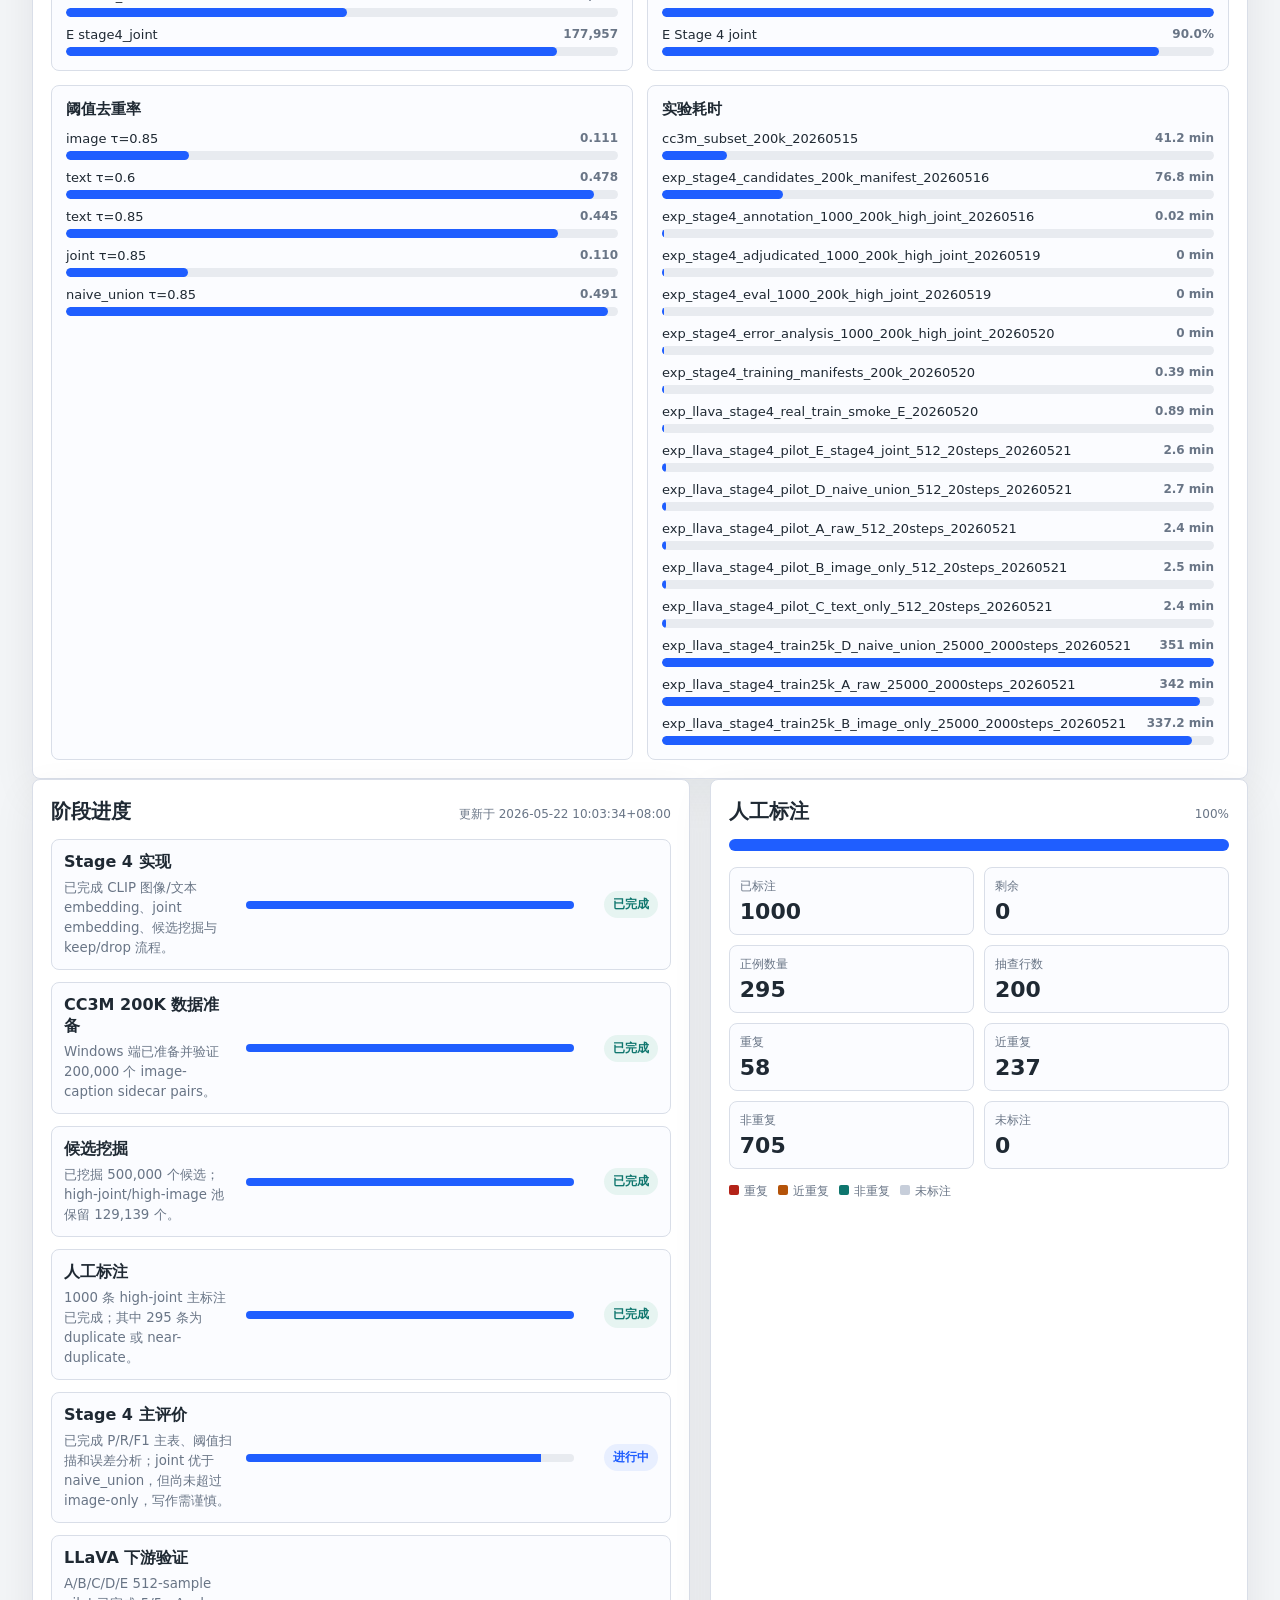
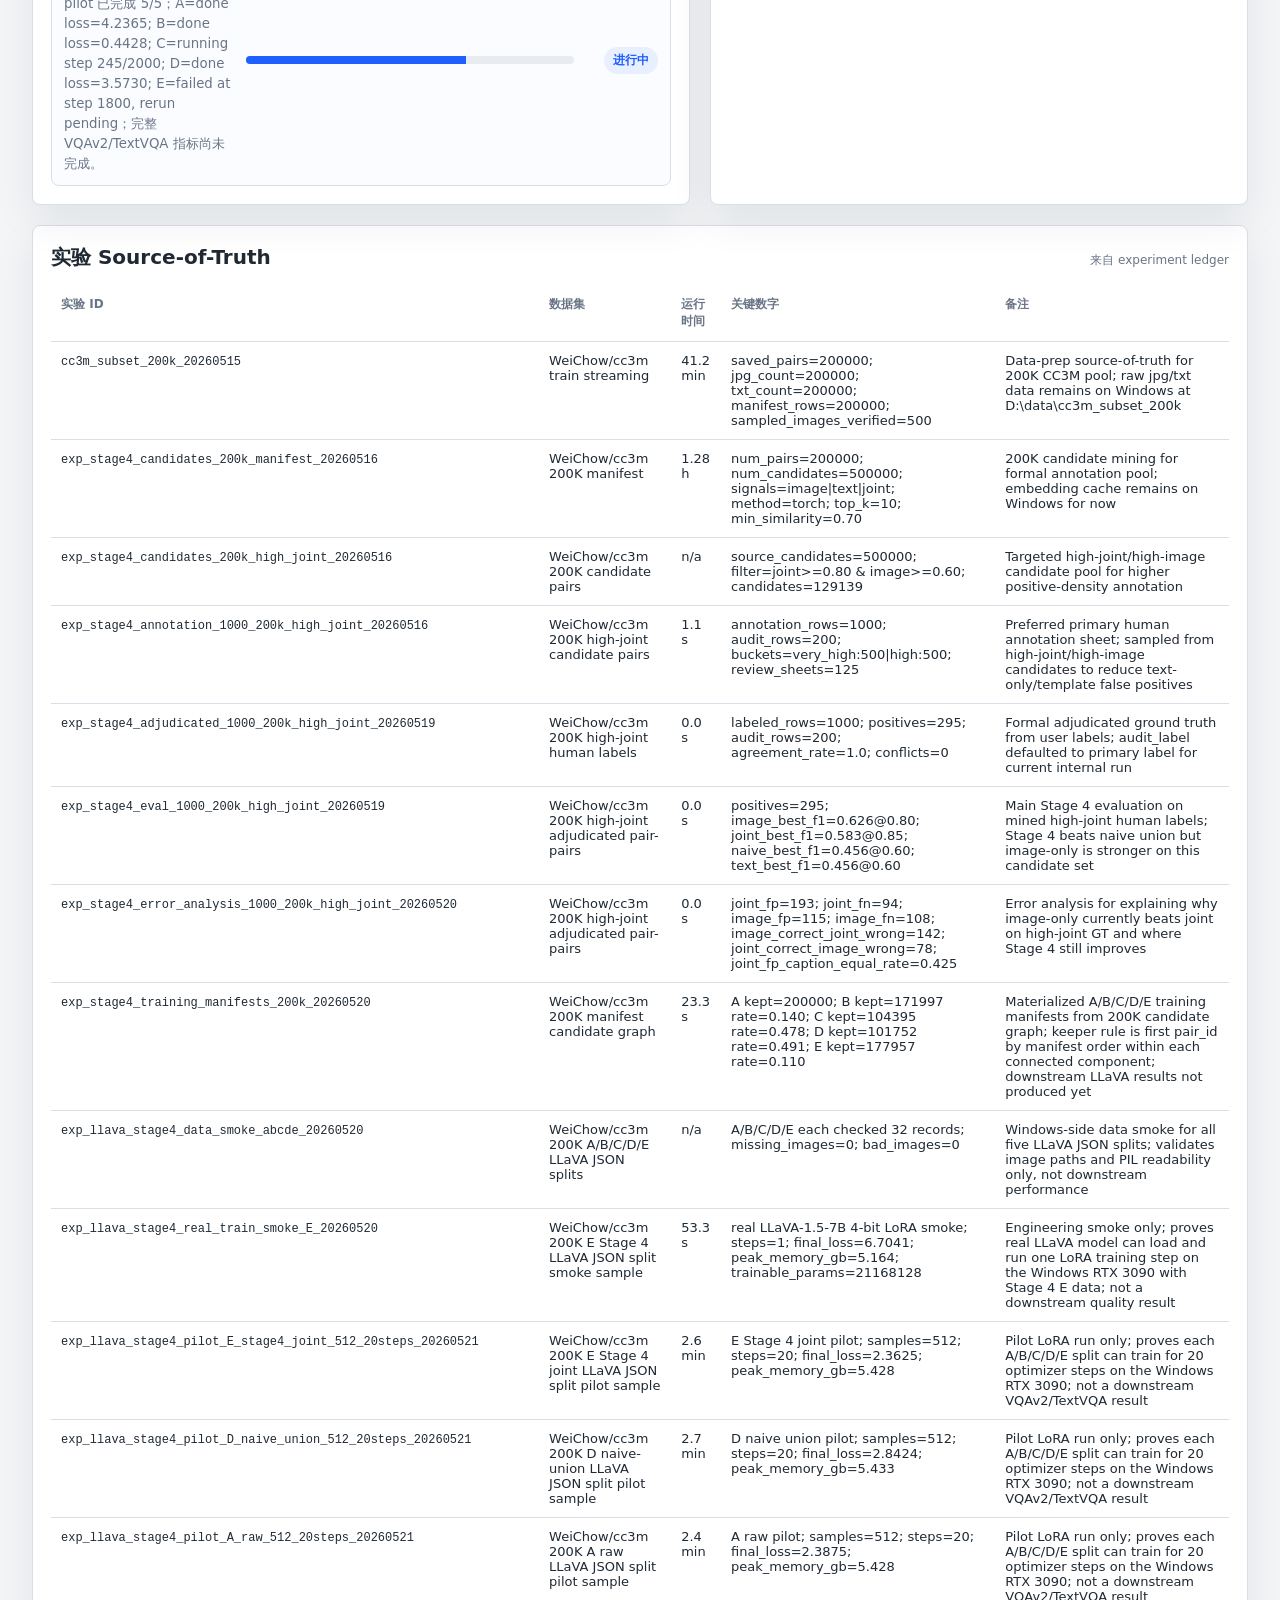
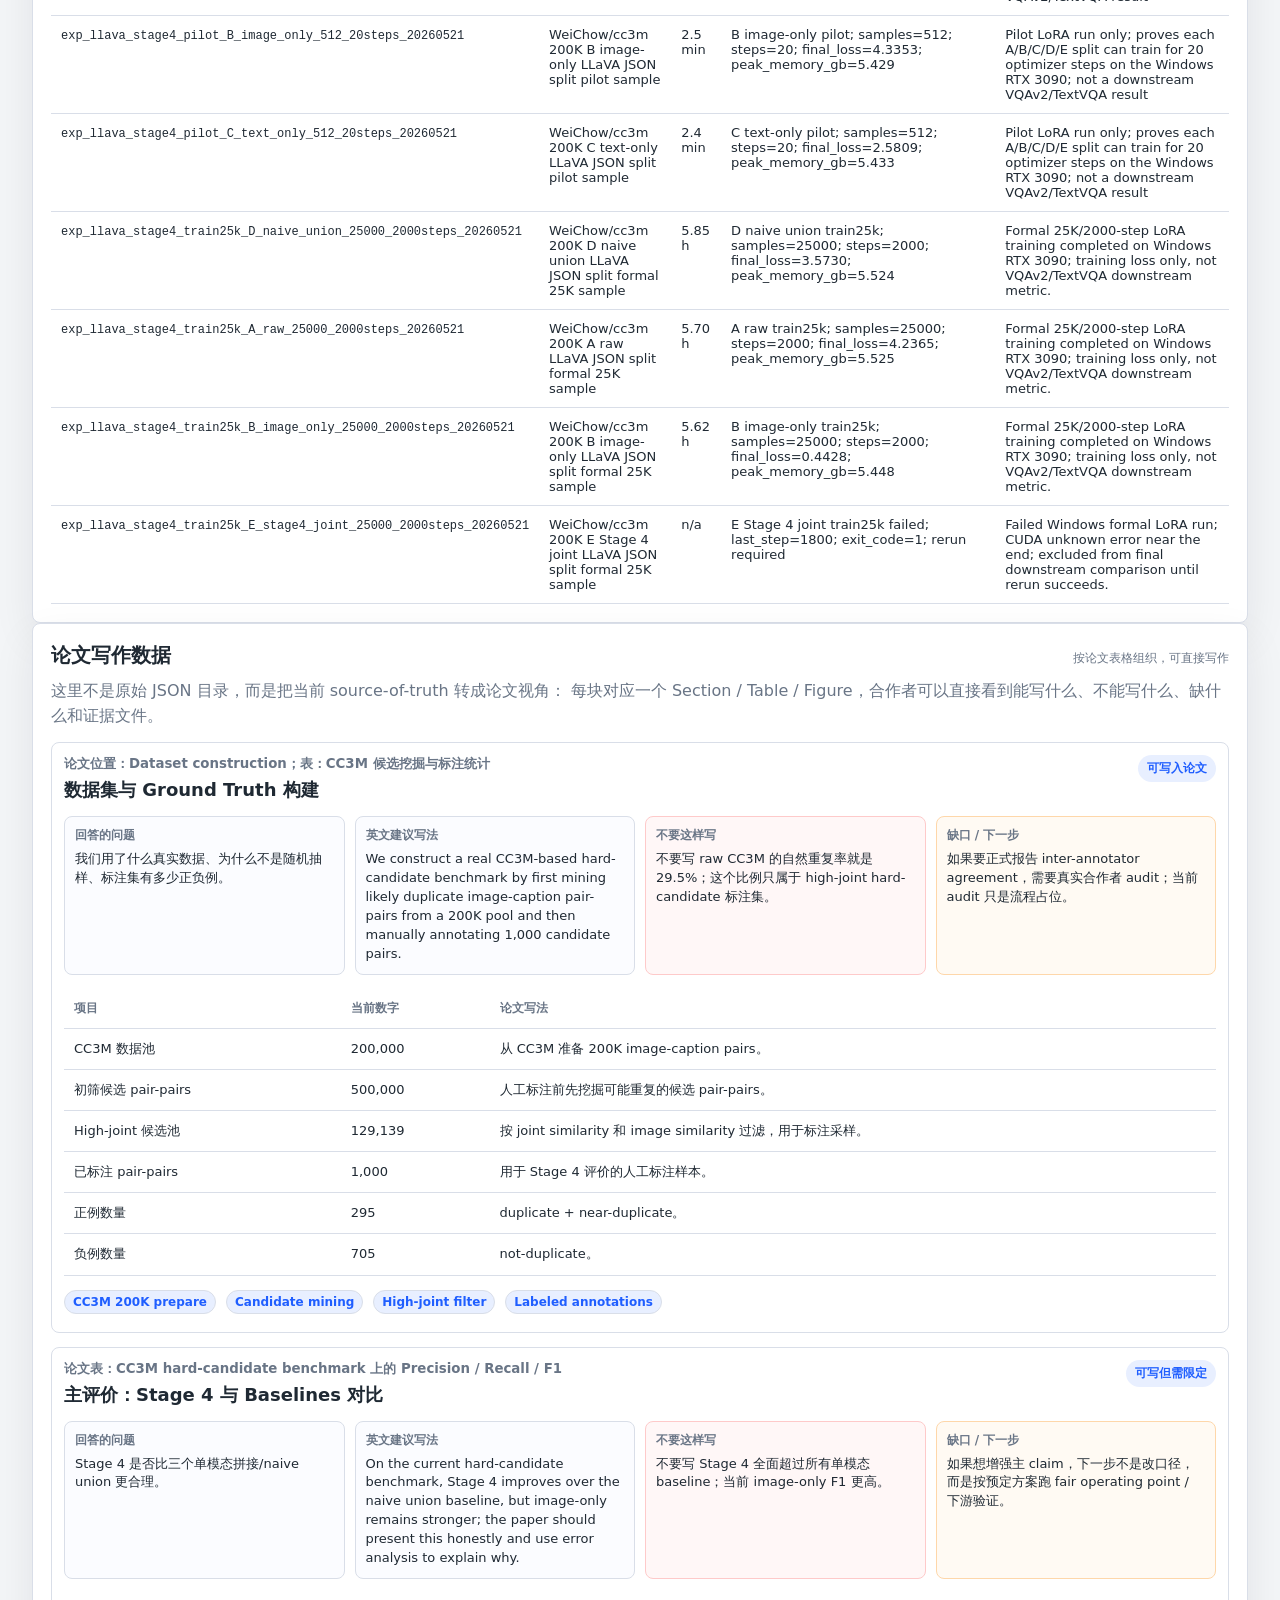
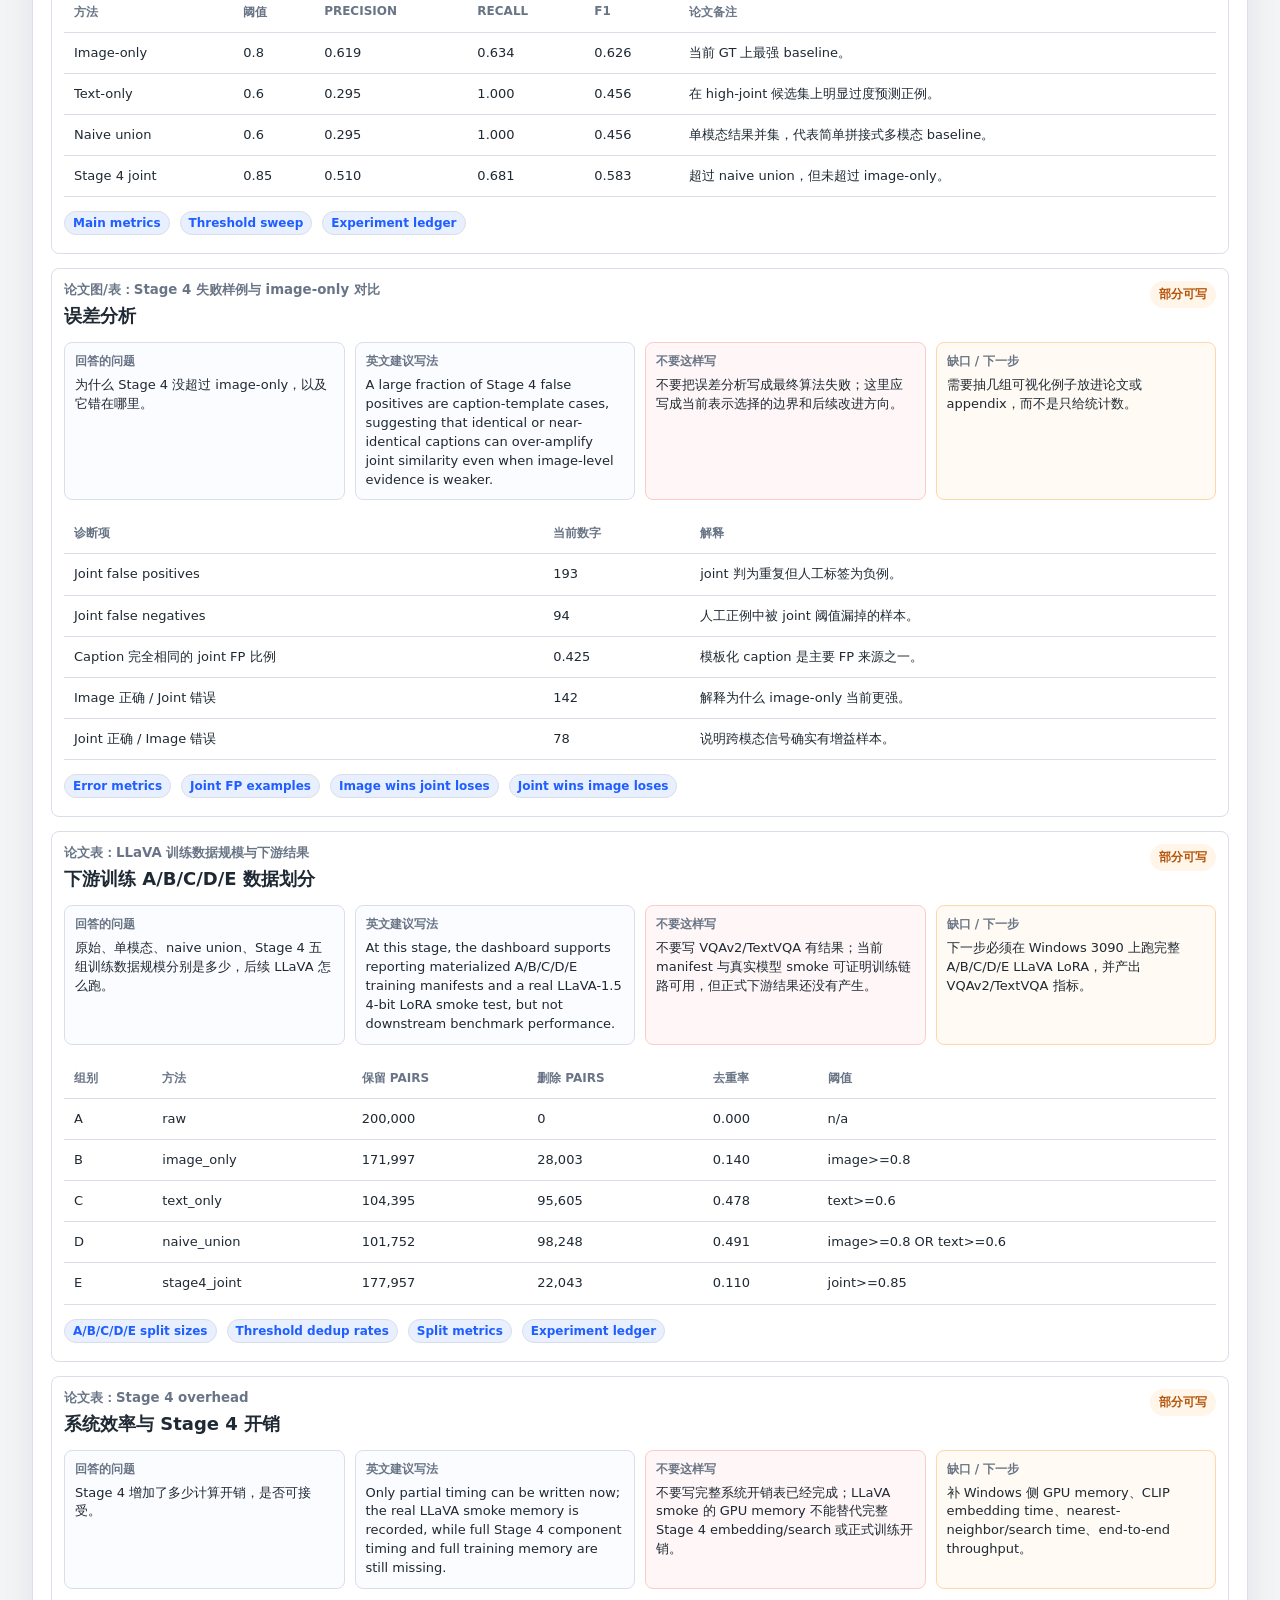
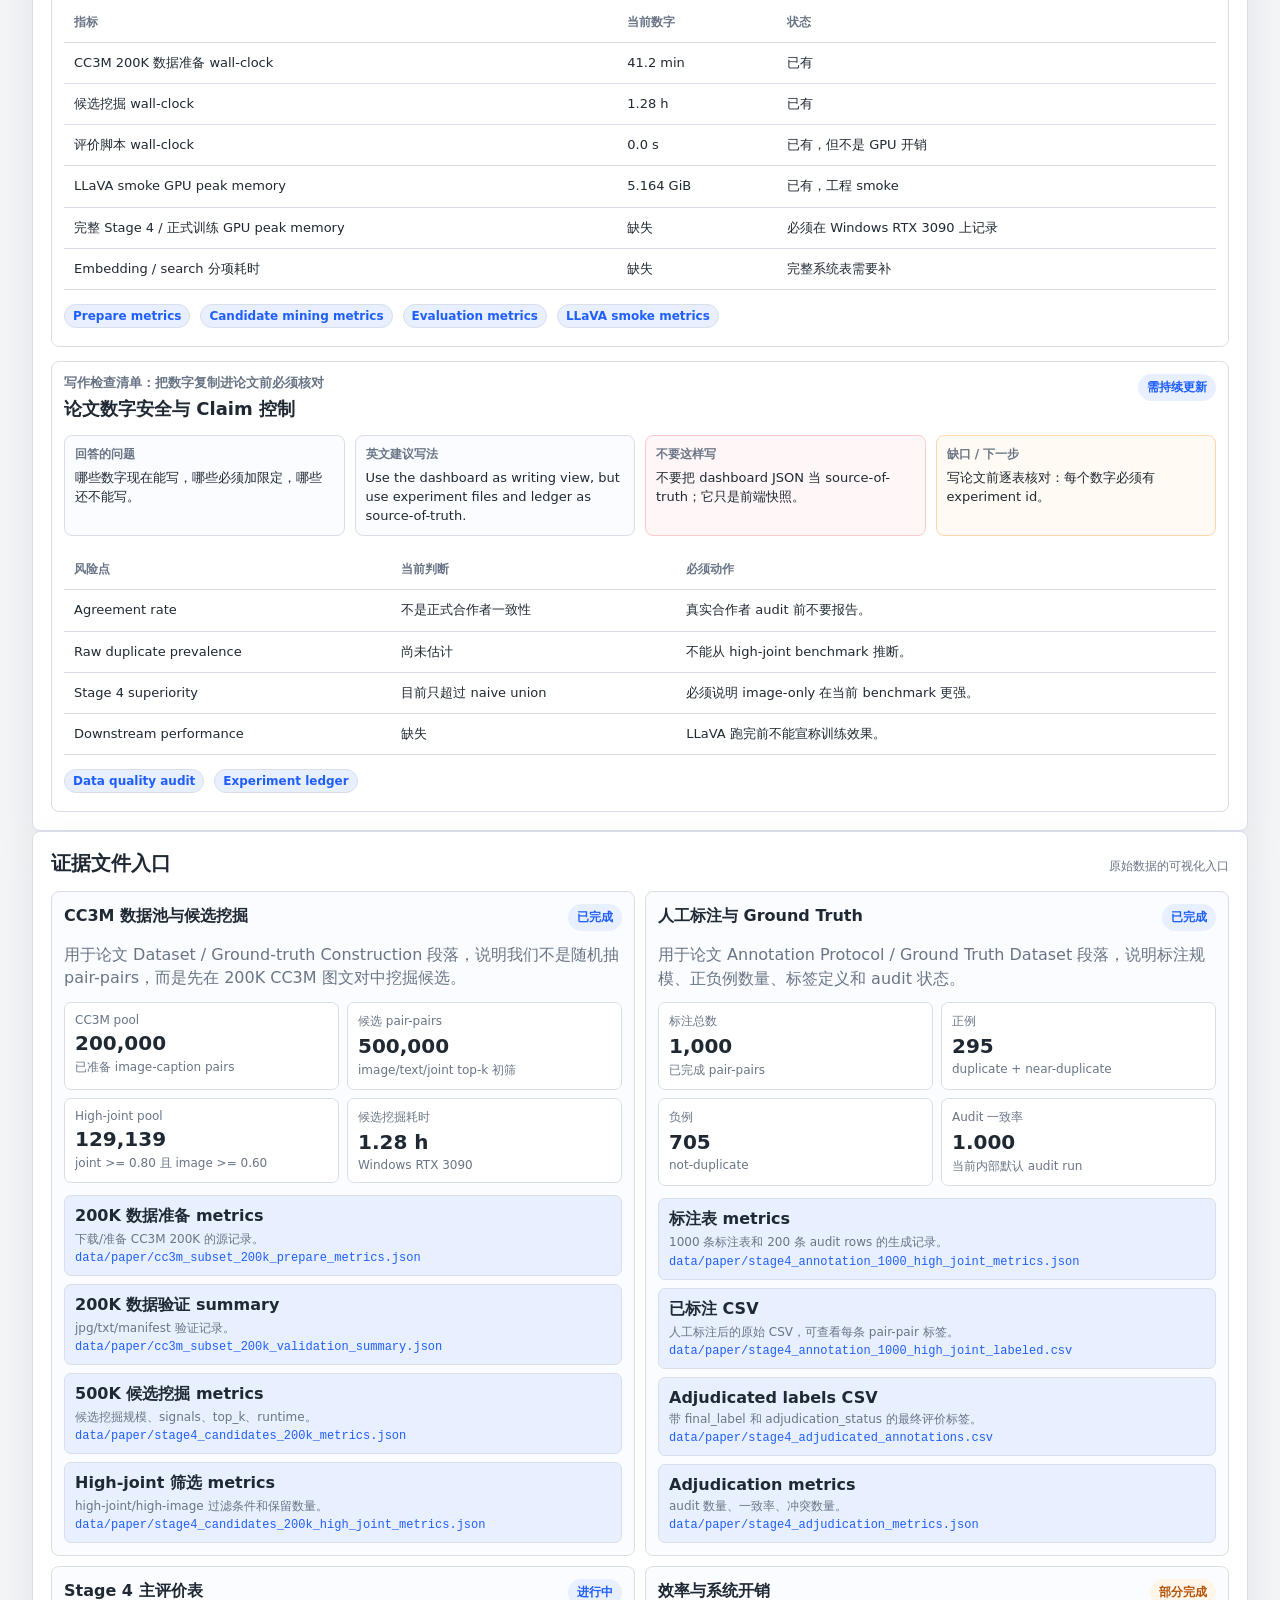
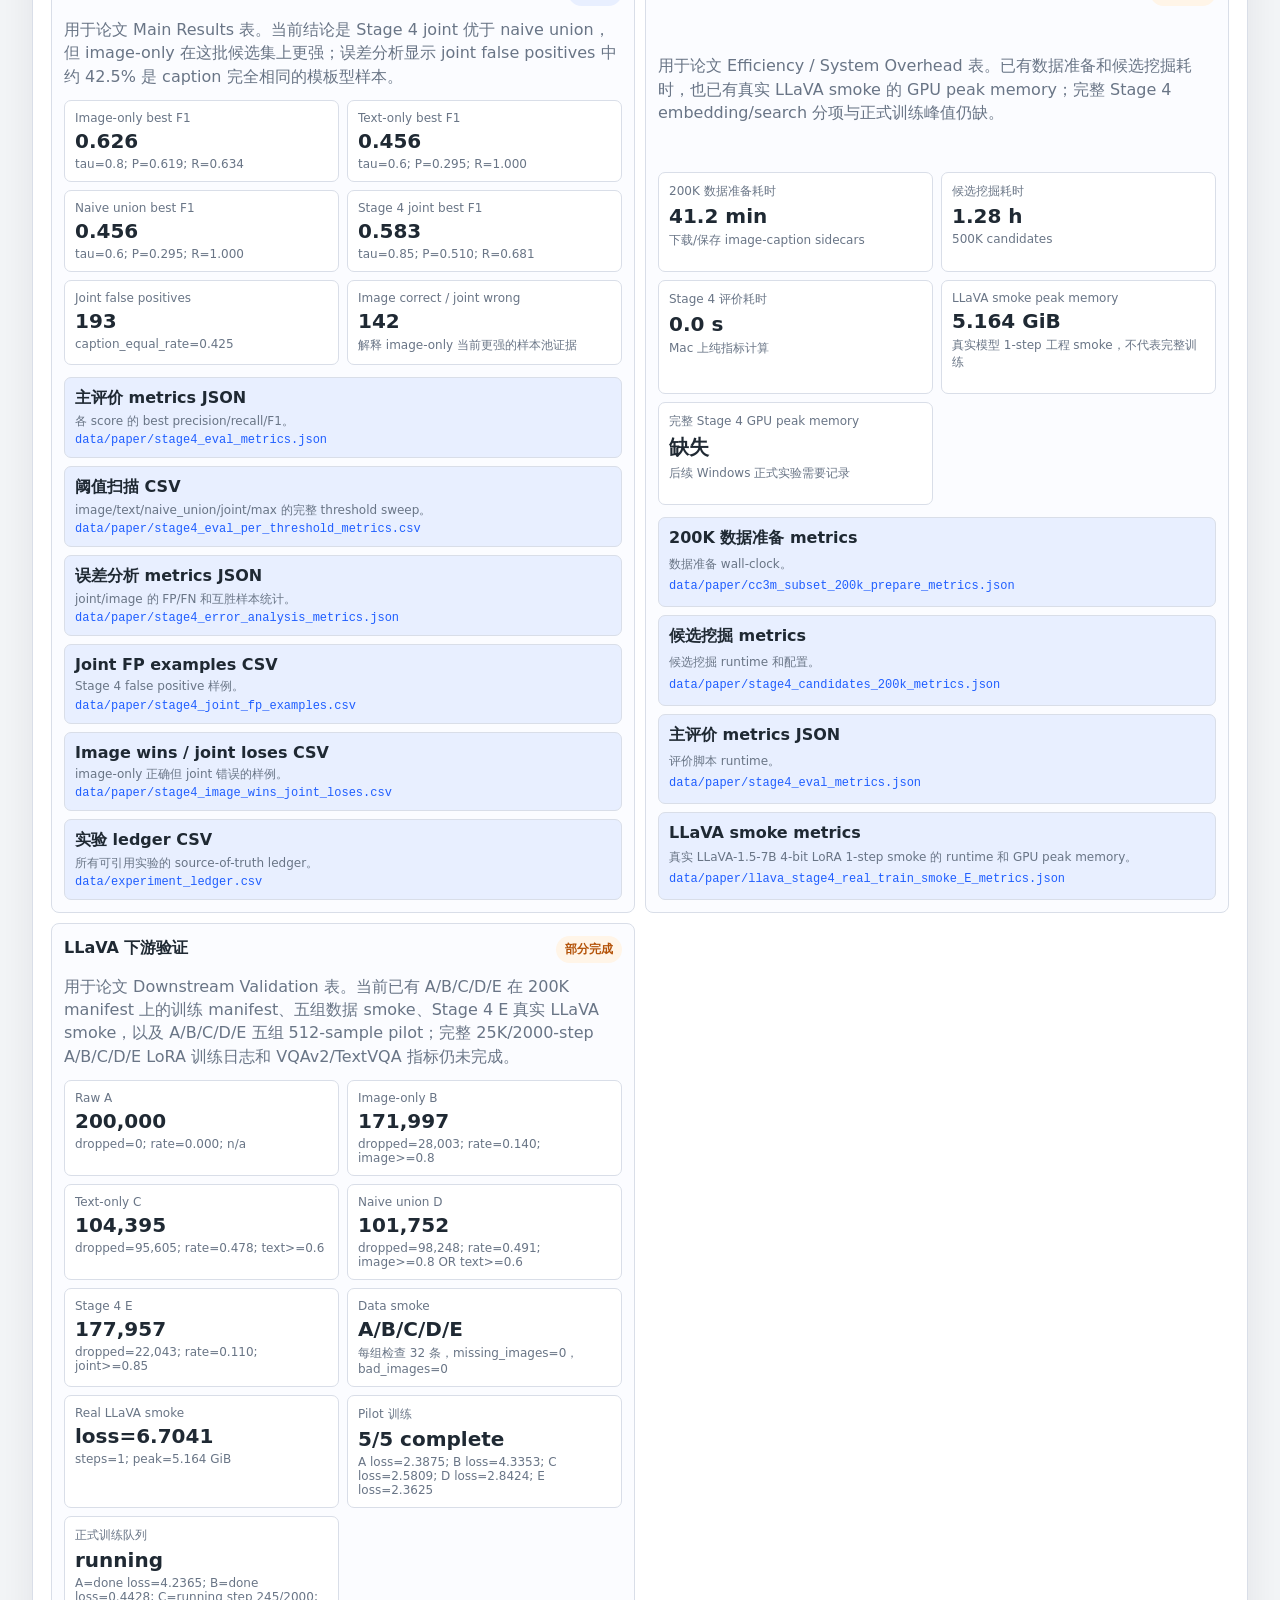
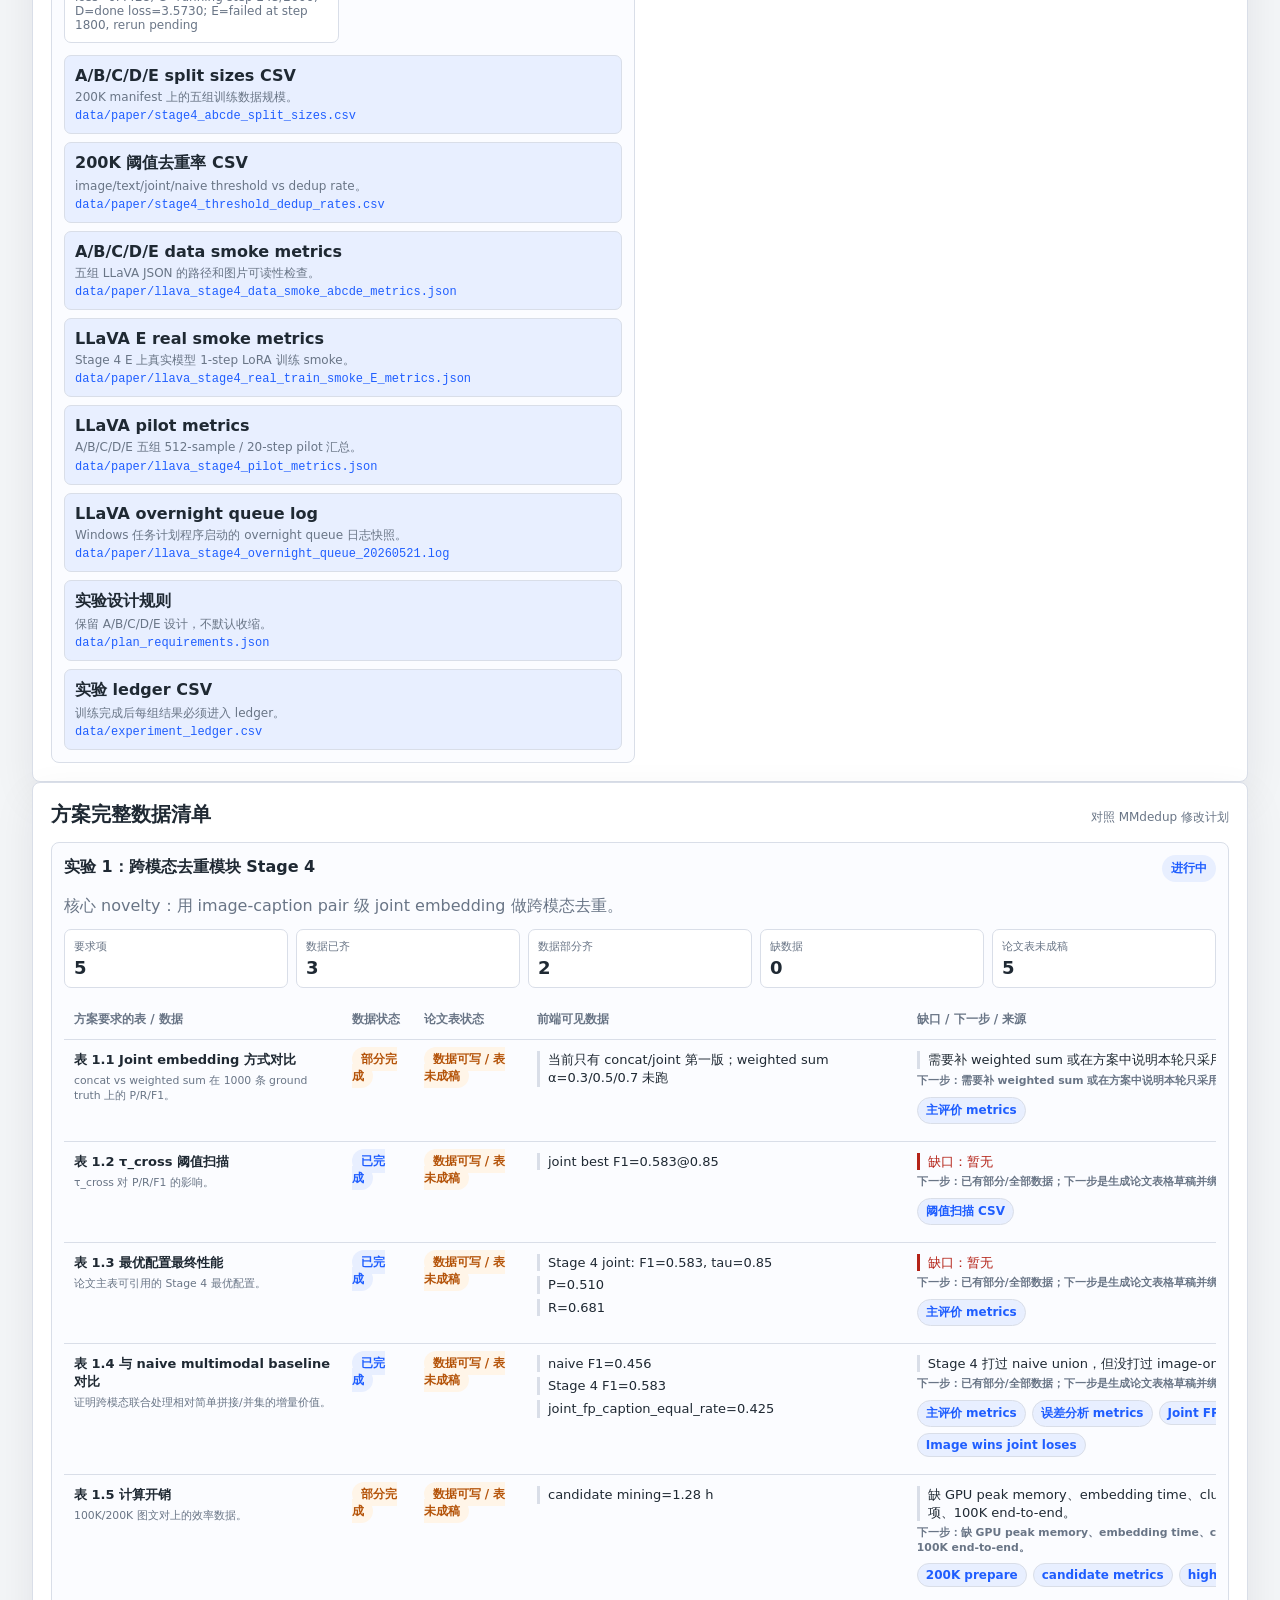
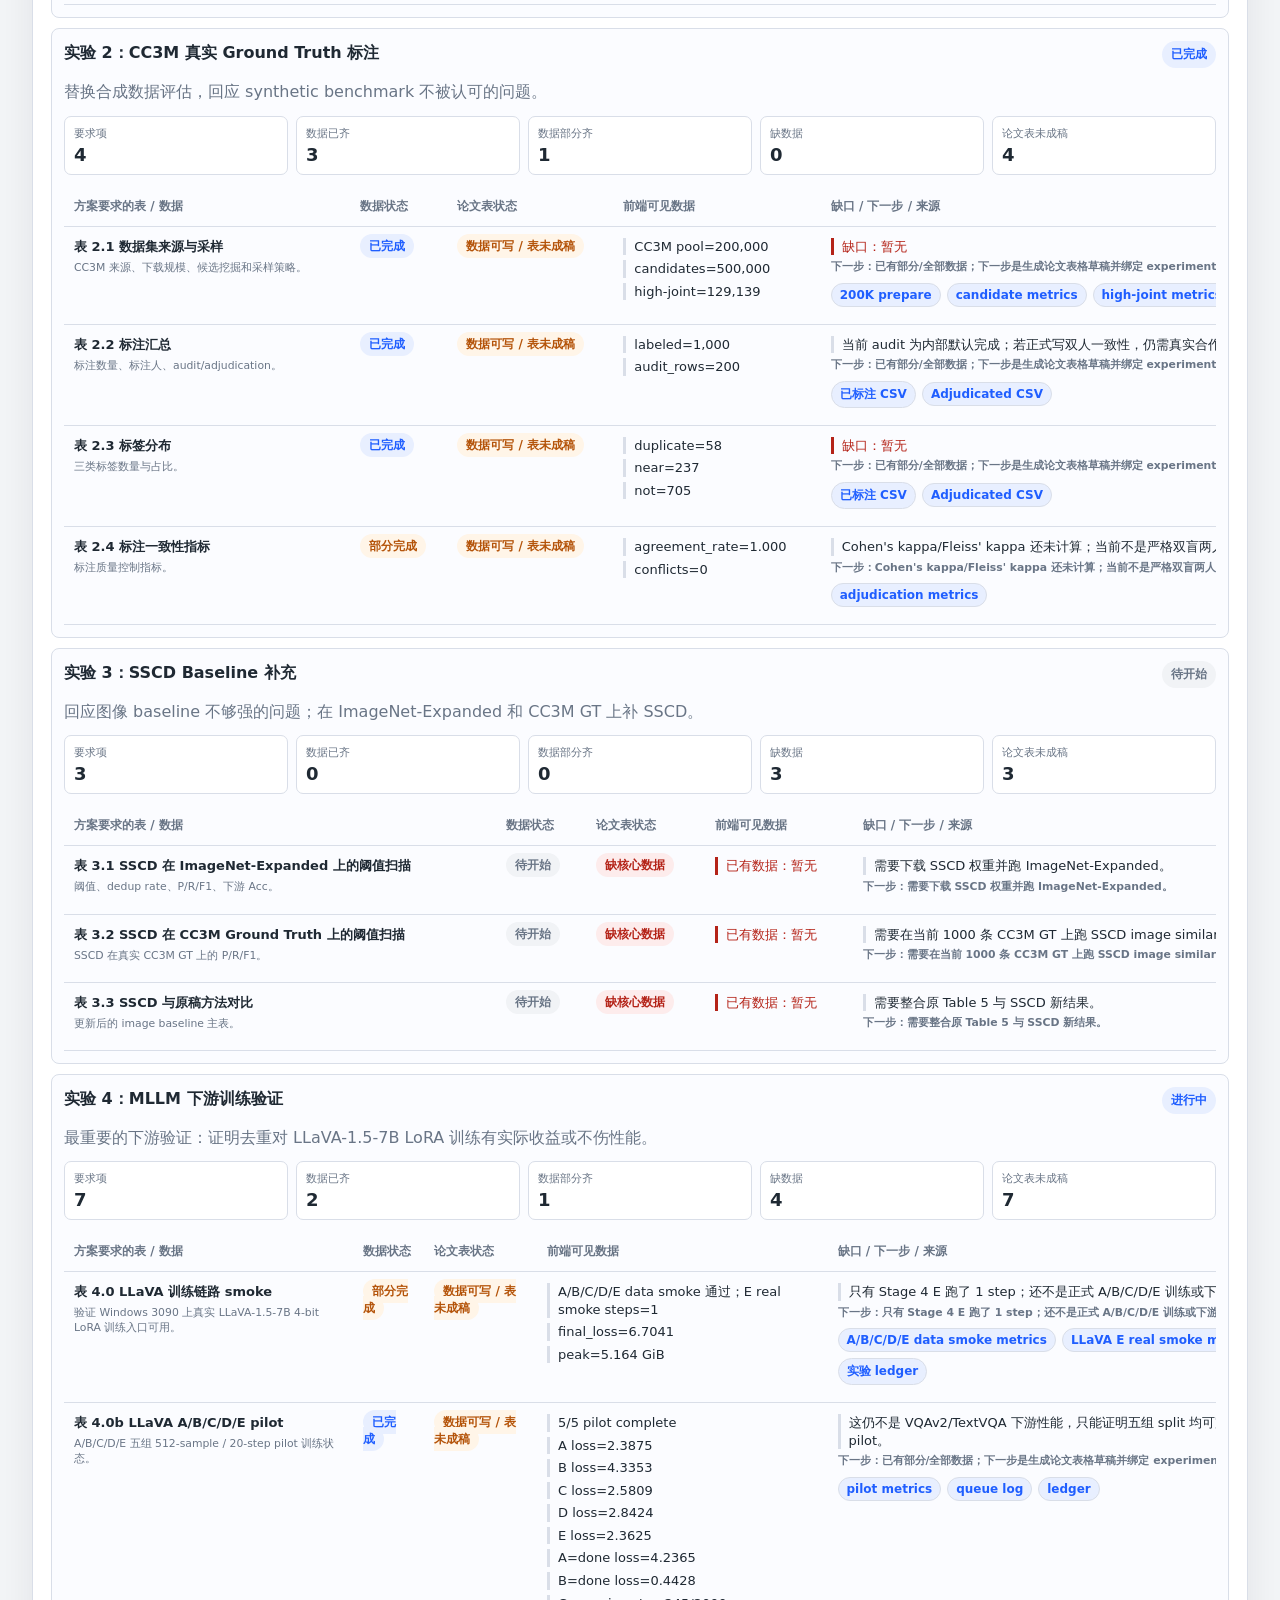
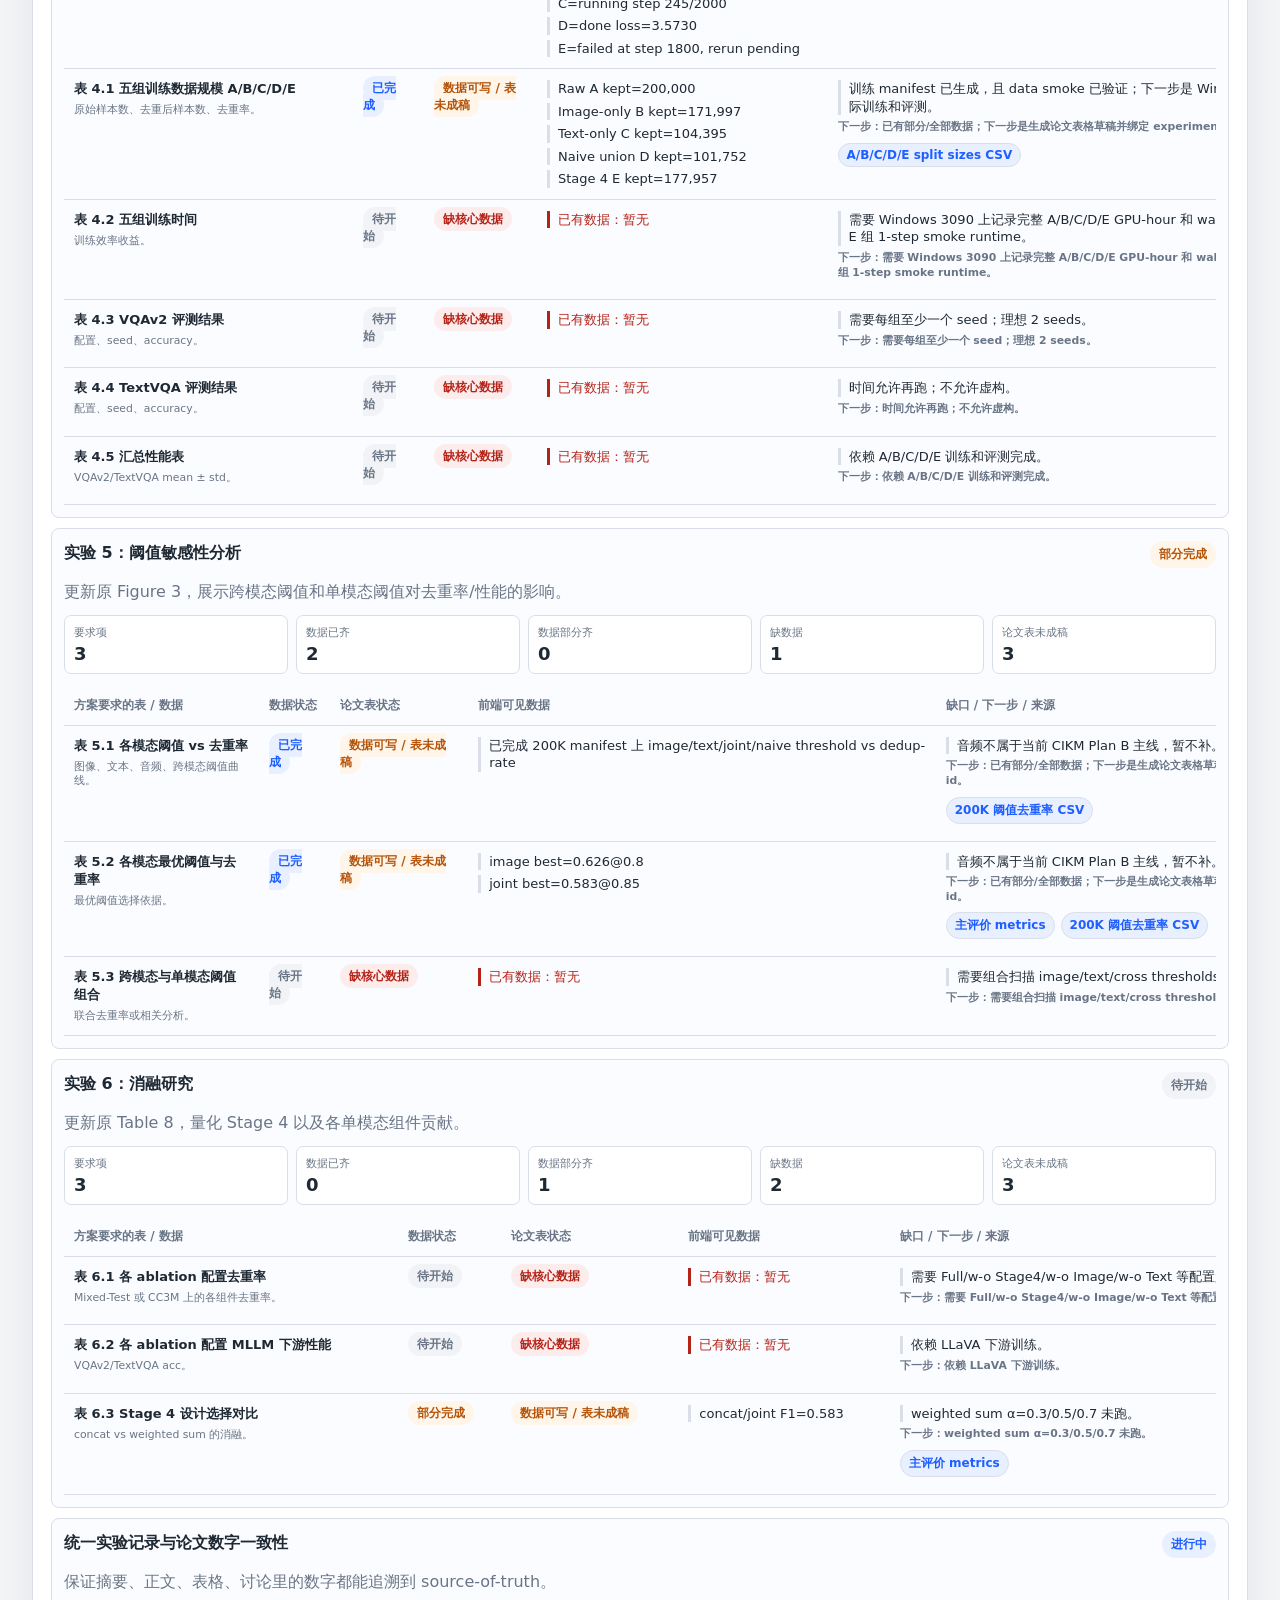
==== commit 55b7a598: "Publish formal LLaVA training progress" ====
--- a/docs/stage4_dashboard/index.html
+++ b/docs/stage4_dashboard/index.html
@@ -72,6 +72,10 @@
           <div id="abcdeSplitChart" class="bar-chart compact"></div>
         </article>
         <article class="chart-card">
+          <h3>LLaVA 25K 正式训练</h3>
+          <div id="llavaFormalChart" class="bar-chart compact"></div>
+        </article>
+        <article class="chart-card">
           <h3>阈值去重率</h3>
           <div id="thresholdDedupChart" class="bar-chart compact"></div>
         </article>
